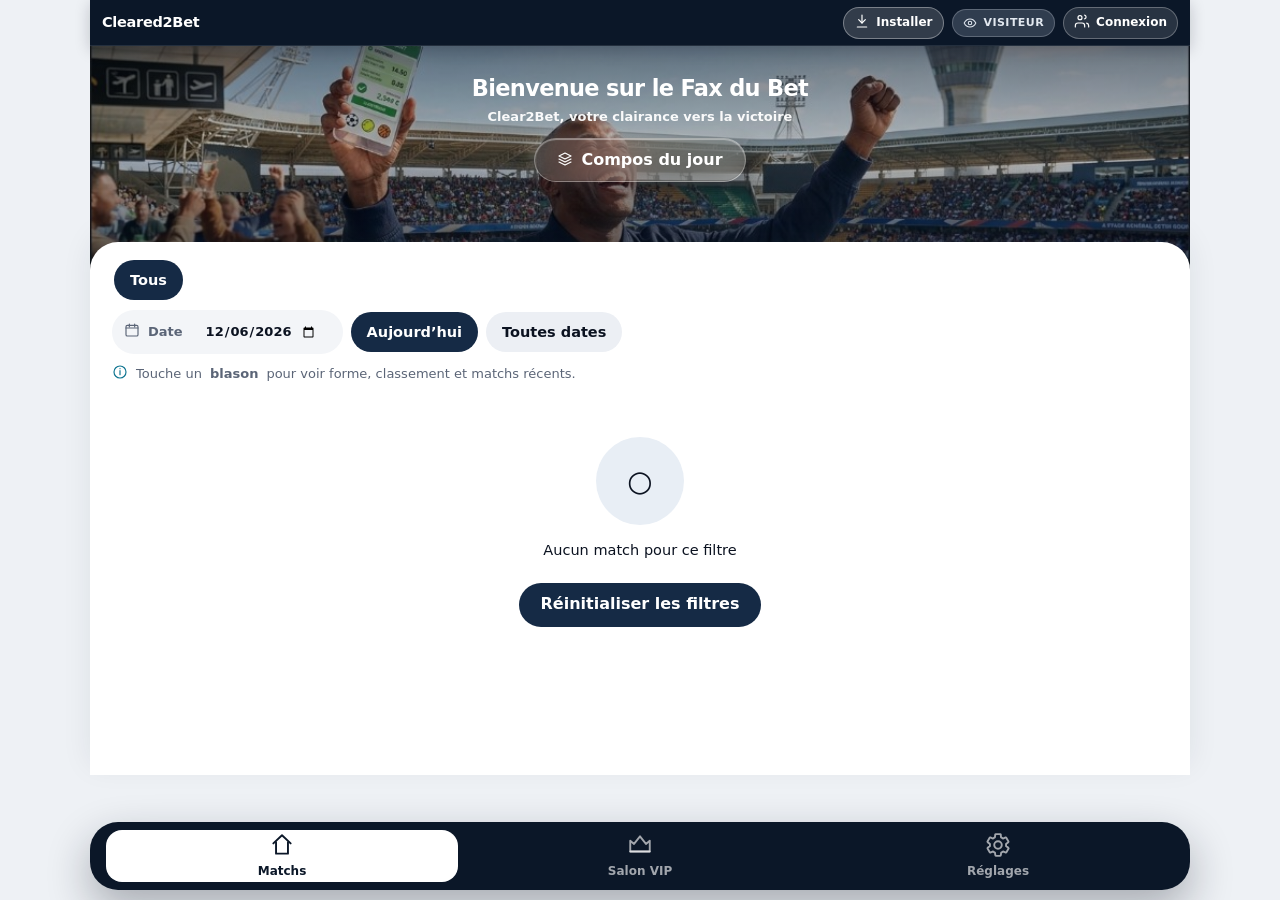
==== templates/app.html @ 35f021f4 "Ship microservices stack, VIP chat media, and clearer onboarding docs. Adds moteur/worker Docker ser" ====
<!DOCTYPE html>
<html lang="fr">
<head>
  <meta charset="utf-8">
  <meta name="viewport" content="width=device-width, initial-scale=1, viewport-fit=cover">
  <meta name="theme-color" content="#0b1728">
  <meta name="color-scheme" content="light">
  <meta name="description" content="You Are Cleared to Bet. Chances réelles, cote juste.">
  <title>Cleared2Bet</title>
  <link rel="manifest" href="/manifest.webmanifest">
  <link rel="apple-touch-icon" href="/static/icons/icon-192.png">
  <link rel="stylesheet" href="/static/css/app.css?v=62">
</head>
<body
  x-data="c2b()"
  x-init="init()"
  data-moteur="{{ version_moteur }}"
>
  <a class="skip" href="#contenu">Aller au contenu</a>

  <nav class="topnav" :class="tabHidden ? 'topnav-hide' : ''" aria-label="Compte">
    <button type="button" class="topnav-brand" @click="allerAccueil()">Cleared2Bet</button>
    <div class="topnav-right">
      <button type="button" class="topnav-install" x-show="!installePWA" x-cloak
        @click="installerPWA()" title="Installer l’application">
        <span x-html="icon('download','icon icon-sm')"></span>
        <span class="topnav-install-label">Installer</span>
      </button>
      <span class="badge-cat" :class="'cat-' + categorie" :title="libCategorie">
        <span class="badge-cat-ico" x-html="iconCategorie()"></span>
        <span x-text="libCategorie"></span>
      </span>
      <button type="button" class="topnav-account" x-show="!authentifie" x-cloak
        @click="ouvrirAuth('Connecte-toi pour accéder à ton compte Membre.')">
        <span x-html="icon('users','icon icon-sm')"></span>
        Connexion
      </button>
      <button type="button" class="topnav-account on" x-show="authentifie" x-cloak
        @click="go('/reglages')" :title="username">
        <span x-html="icon('users','icon icon-sm')"></span>
        <span x-text="username || 'Compte'"></span>
      </button>
    </div>
  </nav>

  <div class="banners">
    <div class="banner" x-show="cacheBanner" x-cloak role="status">
      Données du <span x-text="cacheLabel"></span>
    </div>
    <div class="banner banner-update" x-show="swWaiting" x-cloak>
      Nouvelle version prête.
      <button type="button" class="btn-text" @click="appliquerMaj()">Mettre à jour</button>
    </div>
    <div class="banner" x-show="voteErr && !sheetAuth" x-cloak role="status">
      <span x-text="voteErr"></span>
    </div>
  </div>

  <header class="page-hero" :class="page === 'matchs' ? 'page-hero-photo' : 'page-hero-accent'">
    <div class="hero-bar" x-show="page === 'fiche'" x-cloak>
      <button type="button" class="btn-back" aria-label="Retour" @click="retourListe()">‹</button>
    </div>

    <template x-if="page === 'matchs'">
      <div class="hero-copy">
        <h1 class="slogan">Bienvenue sur le Fax du Bet</h1>
        <p class="slogan-sub">Clear2Bet, votre clairance vers la victoire</p>
        <div class="hero-actions">
          <button type="button" class="btn btn-hero btn-hero-glass" @click="ouvrirCompos()">
            <span x-html="icon('layers','icon icon-sm')"></span>
            Compos du jour
          </button>
        </div>
      </div>
    </template>

    <template x-if="page !== 'matchs'">
      <div class="hero-copy">
        <p class="kicker" x-text="kickerPage"></p>
        <h1 class="page-title" x-text="titrePage"></h1>
      </div>
    </template>
  </header>

  <main id="contenu" class="sheet">
    <template x-if="page === 'matchs'">
      <div class="ecran" :class="navDir === 'back' ? 'ecran-back' : ''"
        @touchstart="ptrStart($event)" @touchend="ptrEnd($event)">
        <div class="puces" role="tablist" aria-label="Compétitions">
          <button type="button" role="tab"
            :aria-selected="filtre === ''"
            :class="filtre === '' ? 'puce on' : 'puce'"
            @click="setFiltre('')">Tous</button>
          <template x-for="c in competitions" :key="c.code">
            <button type="button" role="tab" class="puce-comp"
              :aria-selected="filtre === c.code"
              :class="filtre === c.code ? 'puce on' : 'puce'"
              :aria-label="c.nom"
              :title="c.nom"
              @click="setFiltre(c.code)">
              <span class="flag-wrap" x-html="drapeauComp(c)"></span>
              <span x-text="c.code"></span>
            </button>
          </template>
        </div>

        <div class="filtre-date-bar">
          <label class="filtre-date">
            <span x-html="icon('calendar','icon icon-sm')"></span>
            <span>Date</span>
            <input type="date" :value="filtreDate" @change="setFiltreDate($event.target.value)">
          </label>
          <button type="button" class="puce" :class="filtreDate === dateAujourdhui() ? 'on' : ''"
            @click="setFiltreDate(dateAujourdhui())">Aujourd’hui</button>
          <button type="button" class="puce" x-show="filtreDate" x-cloak
            @click="setFiltreDate('')">Toutes dates</button>
        </div>
        <p class="hint hint-logos">
          <span x-html="icon('info','icon icon-sm')"></span>
          Touche un <strong>blason</strong> pour voir forme, classement et matchs récents.
        </p>

        <div class="loader-wrap" x-show="chargement" x-cloak>
          <div class="spinner" role="status" aria-label="Chargement"></div>
          <p>Chargement des matchs…</p>
        </div>

        <template x-if="!chargement && !groupes.length">
          <div class="vide">
            <div class="vide-illu" aria-hidden="true">○</div>
            <p>Aucun match pour ce filtre</p>
            <button type="button" class="btn" @click="setFiltre(''); setFiltreDate('')">Réinitialiser les filtres</button>
          </div>
        </template>

        <template x-for="g in groupes" :key="g.cle">
          <section class="jour">
            <h2 class="jour-tete" x-text="g.label"></h2>
            <template x-for="m in g.matchs" :key="filtre + '-' + m.id">
              <article class="carte-match"
                @click="ouvrirApercuFromCard(m.id, $event)">
                <div class="carte-haut">
                  <div class="avatars">
                    <button type="button" class="crest-btn" @click.stop="ouvrirClub(m.domicile, $event)"
                      :aria-label="'Forme et classement de ' + m.domicile.nom_court"
                      title="Voir forme & classement">
                      <img class="club-logo" :src="logoUrl(m.domicile)" alt="" @error="onLogoError($event)">
                      <span class="crest-wrap crest-fallback" x-html="crestSvg(m.domicile, 32)" style="display:none"></span>
                    </button>
                    <span class="avatars-sep" aria-hidden="true"></span>
                    <button type="button" class="crest-btn" @click.stop="ouvrirClub(m.exterieur, $event)"
                      :aria-label="'Forme et classement de ' + m.exterieur.nom_court"
                      title="Voir forme & classement">
                      <img class="club-logo" :src="logoUrl(m.exterieur)" alt="" @error="onLogoError($event)">
                      <span class="crest-wrap crest-fallback" x-html="crestSvg(m.exterieur, 32)" style="display:none"></span>
                    </button>
                  </div>
                  <div class="carte-titres">
                    <strong>
                      <span x-text="m.domicile.nom_court"></span>
                      <span class="sep"> – </span>
                      <span x-text="m.exterieur.nom_court"></span>
                    </strong>
                    <p class="carte-comp" x-text="m.competition.nom"></p>
                  </div>
                </div>
                <div class="tags">
                  <span class="tag"><span x-html="icon('trophy','icon icon-sm')"></span><span x-text="m.competition.code"></span></span>
                  <span class="tag"><span x-html="icon('calendar','icon icon-sm')"></span><span x-text="jourCourt(m.coup_denvoi)"></span></span>
                  <span class="tag"><span x-html="icon('clock','icon icon-sm')"></span><span x-text="heure(m.coup_denvoi)"></span></span>
                  <span class="tag" x-show="m.score" x-text="m.score"></span>
                </div>
                <template x-if="prudente(m)">
                  <div class="carte-reco">
                    <div class="pct-stack">
                      <div class="pct-row">
                        <span class="pred-titre">
                          <span class="pred-mark" aria-hidden="true" x-html="icon('crosshair','icon icon-sm')"></span>
                          <span x-text="prudente(m).libelle"></span>
                        </span>
                        <strong class="pct-pred" :class="toneProb(prudente(m).probabilite)"
                          x-text="fmtPct(prudente(m).probabilite)"></strong>
                      </div>
                      <div class="pct-row consensus">
                        <span>Consensus</span>
                        <strong class="pct-cons" :class="toneConsensus(prudente(m))"
                          x-text="fmtConsensus(prudente(m))"></strong>
                      </div>
                    </div>
                  </div>
                </template>
                <div class="carte-pied no-apercu">
                  <div class="carte-pied-left">
                    <template x-if="prudente(m) && peutVoter">
                      <div class="vote-row compact">
                        <button type="button" class="btn-vote like"
                          :class="prudente(m).mon_vote === 'like' ? 'on' : ''"
                          @click.stop="voterOption(m.id, prudente(m).id, 'like', $event)"
                          aria-label="D’accord">
                          <span x-html="icon('thumbs-up')"></span>
                        </button>
                        <button type="button" class="btn-vote dislike"
                          :class="prudente(m).mon_vote === 'dislike' ? 'on' : ''"
                          @click.stop="voterOption(m.id, prudente(m).id, 'dislike', $event)"
                          aria-label="Pas d’accord">
                          <span x-html="icon('thumbs-down')"></span>
                        </button>
                      </div>
                    </template>
                    <button type="button" class="btn-vote-lock" x-show="prudente(m) && !peutVoter" x-cloak
                      @click.stop="ouvrirAuth('Crée un compte Membre pour liker / disliker.')">
                      <span x-html="icon('users','icon icon-sm')"></span> Voter
                    </button>
                  </div>
                  <button type="button" class="btn-voir" @click.stop="ouvrirMatch(m.id)">
                    Détails <span x-html="icon('arrow')"></span>
                  </button>
                </div>
              </article>
            </template>
          </section>
        </template>
      </div>
    </template>

    <template x-if="page === 'fiche'">
      <article class="ecran fiche" :class="navDir === 'back' ? 'ecran-back' : ''">
        <div class="loader-wrap" x-show="chargement && !fiche" x-cloak>
          <div class="spinner" role="status" aria-label="Chargement"></div>
          <p>Chargement du match…</p>
        </div>
        <template x-if="fiche">
          <div>
            <div class="bilan-wrap" x-show="fiche.statut === 'termine' && recoFiche.length" x-cloak>
              <div class="bilan-head">
                <span class="panel-ico" x-html="icon('trophy')"></span>
                <div>
                  <h2>Bilan des recommandations</h2>
                  <p class="hint">Résultat réel face aux paris proposés pour ce match.</p>
                </div>
              </div>
              <div class="bilan-grid">
                <template x-for="o in recoFiche" :key="o.code">
                  <article :class="'bilan-item bilan-' + (o.resultat || 'attente')">
                    <div class="bilan-status">
                      <span class="bilan-pill" x-html="iconResultat(o.resultat)"></span>
                      <small x-text="motResultat(o.resultat)"></small>
                    </div>
                    <div class="bilan-body">
                      <span class="bilan-niv" x-text="libNiveau(o.niveau)"></span>
                      <strong x-text="o.libelle"></strong>
                      <div class="bilan-meta">
                        <span :class="'pct-pred ' + toneProb(o.probabilite)" x-text="fmtPct(o.probabilite)"></span>
                        <span class="opt-cons" x-show="o.pct_likes != null"
                          x-text="'Consensus ' + fmtConsensus(o)"></span>
                      </div>
                    </div>
                  </article>
                </template>
              </div>
            </div>

            <header class="fiche-panel">
              <div class="badges-row">
                <span class="badge soft" x-text="fiche.competition.code"></span>
                <span class="badge soft" x-text="fiche.statut === 'termine' ? 'Terminé' : 'À venir'"></span>
              </div>
              <div class="fiche-vs">
                <button type="button" class="crest-btn lg" @click="ouvrirClub(fiche.domicile, $event)"
                  :aria-label="'Forme et classement de ' + fiche.domicile.nom_court"
                  title="Voir forme & classement">
                  <span class="crest-media">
                    <img class="club-logo lg" :src="logoUrl(fiche.domicile)" alt="" @error="onLogoError($event)">
                    <span class="crest-wrap lg crest-fallback" x-html="crestSvg(fiche.domicile, 64)" style="display:none"></span>
                    <span class="crest-badge" aria-hidden="true" x-html="icon('info','icon icon-sm')"></span>
                  </span>
                  <small x-text="fiche.domicile.nom_court"></small>
                </button>
                <span class="vs">VS</span>
                <button type="button" class="crest-btn lg" @click="ouvrirClub(fiche.exterieur, $event)"
                  :aria-label="'Forme et classement de ' + fiche.exterieur.nom_court"
                  title="Voir forme & classement">
                  <span class="crest-media">
                    <img class="club-logo lg" :src="logoUrl(fiche.exterieur)" alt="" @error="onLogoError($event)">
                    <span class="crest-wrap lg crest-fallback" x-html="crestSvg(fiche.exterieur, 64)" style="display:none"></span>
                    <span class="crest-badge" aria-hidden="true" x-html="icon('info','icon icon-sm')"></span>
                  </span>
                  <small x-text="fiche.exterieur.nom_court"></small>
                </button>
              </div>
              <h2>
                <span x-text="fiche.domicile.nom"></span>
                <span class="sep"> – </span>
                <span x-text="fiche.exterieur.nom"></span>
              </h2>
              <p class="comp" x-text="fiche.competition.nom"></p>
              <div class="info-grid info-grid-4">
                <div>
                  <small>Jour</small>
                  <b x-text="jourCourt(fiche.coup_denvoi)"></b>
                </div>
                <div>
                  <small>Heure</small>
                  <b x-text="heure(fiche.coup_denvoi)"></b>
                </div>
                <div>
                  <small>Score</small>
                  <b x-text="fiche.score || '—'"></b>
                </div>
                <div>
                  <small>Journée</small>
                  <b x-text="fiche.journee || '—'"></b>
                </div>
              </div>
            </header>

            <template x-if="fiche.analyse">
              <div class="stats-table">
                <div class="stats-row head">
                  <span>Indicateur</span>
                  <span>Valeur</span>
                </div>
                <div class="stats-row">
                  <span>Profil</span>
                  <strong x-text="libProfil(fiche.analyse.profil)"></strong>
                </div>
                <div class="stats-row">
                  <span>Score probable</span>
                  <strong x-text="fiche.analyse.score_probable"></strong>
                </div>
                <div class="stats-row">
                  <span x-text="'Buts attendus · ' + fiche.domicile.nom_court"></span>
                  <strong x-text="fiche.analyse.buts_dom_attendus.toFixed(2)"></strong>
                </div>
                <div class="stats-row">
                  <span x-text="'Buts attendus · ' + fiche.exterieur.nom_court"></span>
                  <strong x-text="fiche.analyse.buts_ext_attendus.toFixed(2)"></strong>
                </div>
                <div class="stats-row">
                  <span>1X2 (prob.)</span>
                  <strong x-text="fmtPct(fiche.analyse.p1) + ' / ' + fmtPct(fiche.analyse.pn) + ' / ' + fmtPct(fiche.analyse.p2)"></strong>
                </div>
              </div>
            </template>
            <p x-show="fiche.analyse && fiche.analyse.douteuse" class="doute">Ajustement douteux (résidu élevé) — à lire avec prudence.</p>

            <h2 class="sec-titre">Recommandations</h2>
            <p class="hint">Touche une carte pour l’explication. Vote pour comparer le consensus à la prédiction.</p>
            <template x-for="(o, i) in recoFiche" :key="o.code">
              <section :class="'opt opt-' + o.niveau + (optOuverte === o.id ? ' open' : '')"
                :style="'animation-delay:' + (i * 0.08) + 's'"
                role="button" tabindex="0"
                @click="toggleOpt(o.id)"
                @keydown.enter.prevent="toggleOpt(o.id)">
                <div class="opt-top">
                  <p class="opt-niv" x-text="libNiveau(o.niveau)"></p>
                  <div class="opt-top-right">
                    <div class="pct-stack right">
                      <span class="opt-pct" :class="toneProb(o.probabilite)" x-text="fmtPct(o.probabilite)"></span>
                      <span class="opt-cons" :class="toneConsensus(o)" x-text="'Consensus ' + fmtConsensus(o)"></span>
                    </div>
                    <span class="opt-chevron" :class="optOuverte === o.id ? 'rot' : ''" x-html="icon('chevron')"></span>
                  </div>
                </div>
                <h3 x-text="o.libelle"></h3>
                <div class="jauge-block">
                  <div class="jauge-legend">
                    <span><i class="dot pred" :class="toneProb(o.probabilite)"></i> Prédiction Cleared2Bet</span>
                    <strong :class="toneProb(o.probabilite)" x-text="fmtPct(o.probabilite)"></strong>
                  </div>
                  <div class="jauge" :class="toneProb(o.probabilite)" aria-hidden="true">
                    <i :style="'width:' + sur100(o.probabilite) + '%'"></i>
                  </div>
                </div>
                <div class="jauge-block jauge-block-cons" x-show="o.pct_likes != null" x-cloak>
                  <div class="jauge-legend">
                    <span><i class="dot cons"></i> Consensus votes</span>
                    <strong :class="toneConsensus(o)" x-text="fmtConsensus(o)"></strong>
                  </div>
                  <div class="jauge jauge-cons" aria-hidden="true">
                    <i :style="'width:' + (o.pct_likes || 0) + '%'"></i>
                  </div>
                </div>
                <div class="opt-collapse" :class="optOuverte === o.id ? 'open' : ''">
                  <div class="opt-collapse-inner">
                    <div class="opt-detail" @click.stop>
                      <p x-text="expliquerNiveau(o.niveau)"></p>
                      <div class="stats-table compact">
                        <div class="stats-row"><span>Famille</span><strong x-text="o.famille"></strong></div>
                        <div class="stats-row"><span>Origine</span><strong x-text="o.origine === 'marche' ? 'Cotes marché' : 'Calcul moteur'"></strong></div>
                        <div class="stats-row"><span>Score probable</span><strong x-text="fiche.analyse.score_probable"></strong></div>
                        <div class="stats-row"><span>Profil match</span><strong x-text="libProfil(fiche.analyse.profil)"></strong></div>
                        <div class="stats-row"><span>1X2 (prob.)</span>
                          <strong x-text="fmtPct(fiche.analyse.p1) + ' / ' + fmtPct(fiche.analyse.pn) + ' / ' + fmtPct(fiche.analyse.p2)"></strong>
                        </div>
                        <div class="stats-row"><span>Buts attendus</span>
                          <strong x-text="fiche.analyse.buts_dom_attendus.toFixed(2) + ' – ' + fiche.analyse.buts_ext_attendus.toFixed(2)"></strong>
                        </div>
                        <div class="stats-row"><span>Cote juste</span><strong x-text="fmtCote(o.cote_juste)"></strong></div>
                      </div>
                      <p class="cote-hint">En dessous de <span x-text="fmtCote(o.cote_juste)"></span>, tu paies trop cher.</p>
                      <p class="hcp-note" x-show="o.code.startsWith('HCP_')">
                        Handicap européen : perdre d’exactement un but gagne. Ce n’est pas un handicap asiatique.
                      </p>
                      <div class="vote-row" x-show="peutVoter">
                        <button type="button" class="btn-vote like" :class="o.mon_vote === 'like' ? 'on' : ''"
                          @click.stop="voterOption(fiche.id, o.id, 'like', $event)">
                          <span x-html="icon('thumbs-up')"></span> D’accord
                        </button>
                        <button type="button" class="btn-vote dislike" :class="o.mon_vote === 'dislike' ? 'on' : ''"
                          @click.stop="voterOption(fiche.id, o.id, 'dislike', $event)">
                          <span x-html="icon('thumbs-down')"></span> Pas d’accord
                        </button>
                      </div>
                      <button type="button" class="btn-vote-lock" x-show="!peutVoter" x-cloak
                        @click="ouvrirAuth('Crée un compte Membre pour voter sur les tips.')">
                        <span x-html="icon('users','icon icon-sm')"></span> Connexion pour voter
                      </button>
                      <p class="ko" x-show="voteErr" x-text="voteErr" x-cloak></p>
                    </div>
                  </div>
                </div>
              </section>
            </template>

            <aside class="filet-card" x-show="filetFiche" x-cloak>
              <div class="filet-ico" x-html="icon('shield','icon icon-md')"></div>
              <div class="filet-body">
                <p class="filet-label">Filet de sécurité</p>
                <strong x-text="filetFiche && filetFiche.libelle"></strong>
                <p class="filet-hint">Plan B si ta mise principale flanche — à garder en tête.</p>
              </div>
              <div class="filet-pct">
                <b x-text="filetFiche && fmtPct(filetFiche.probabilite)"></b>
                <span>estimé</span>
              </div>
            </aside>

            <section class="panel-card">
              <button type="button" class="panel-head" @click="panelChances = !panelChances"
                :aria-expanded="panelChances">
                <span class="panel-ico" x-html="icon('layers')"></span>
                <span class="panel-titles">
                  <strong>Toutes les chances</strong>
                  <small>Marchés détaillés du moteur</small>
                </span>
                <span class="opt-chevron" :class="panelChances ? 'rot' : ''" x-html="icon('chevron')"></span>
              </button>
              <div class="opt-collapse" :class="panelChances ? 'open' : ''">
                <div class="opt-collapse-inner">
                  <div class="panel-body">
                    <template x-for="sec in sectionsChances" :key="sec.titre">
                      <div class="chance-sec" x-show="sec.items.length">
                        <h4 x-text="sec.titre"></h4>
                        <ul class="chance-list">
                          <template x-for="o in sec.items" :key="o.code">
                            <li>
                              <div class="chance-row">
                                <span class="chance-lib" x-text="o.libelle"></span>
                                <strong x-text="fmtPct(o.probabilite)"></strong>
                              </div>
                              <div class="jauge" :class="toneProb(o.probabilite)" aria-hidden="true">
                                <i :style="'width:' + sur100(o.probabilite) + '%'"></i>
                              </div>
                              <span class="chance-warn" x-show="peuFiable(o.famille)">Indicatif · famille peu fiable</span>
                            </li>
                          </template>
                        </ul>
                      </div>
                    </template>
                  </div>
                </div>
              </div>
            </section>

            <section class="panel-card" x-show="fiche.contexte" x-cloak>
              <button type="button" class="panel-head" @click="panelContexte = !panelContexte"
                :aria-expanded="panelContexte">
                <span class="panel-ico" x-html="icon('info')"></span>
                <span class="panel-titles">
                  <strong>Contexte</strong>
                  <small>Forme, absents, tendances</small>
                </span>
                <span class="opt-chevron" :class="panelContexte ? 'rot' : ''" x-html="icon('chevron')"></span>
              </button>
              <div class="opt-collapse" :class="panelContexte ? 'open' : ''">
                <div class="opt-collapse-inner">
                  <template x-if="fiche.contexte">
                    <div class="panel-body">
                      <div class="ctx-grid">
                        <article class="ctx-tile">
                          <small>Forme domicile</small>
                          <p x-text="fiche.contexte.forme_dom || '—'"></p>
                        </article>
                        <article class="ctx-tile">
                          <small>Forme extérieur</small>
                          <p x-text="fiche.contexte.forme_ext || '—'"></p>
                        </article>
                        <article class="ctx-tile">
                          <small>Absents domicile</small>
                          <p x-text="fiche.contexte.absents_dom || '—'"></p>
                        </article>
                        <article class="ctx-tile">
                          <small>Absents extérieur</small>
                          <p x-text="fiche.contexte.absents_ext || '—'"></p>
                        </article>
                        <article class="ctx-tile wide">
                          <small>Tendance buts</small>
                          <p x-text="fiche.contexte.tendance_buts || '—'"></p>
                        </article>
                        <article class="ctx-tile wide">
                          <small>À savoir</small>
                          <p x-text="fiche.contexte.a_savoir || '—'"></p>
                        </article>
                        <article class="ctx-tile wide">
                          <small>Confrontations</small>
                          <p x-text="fiche.contexte.confrontations || '—'"></p>
                        </article>
                      </div>
                    </div>
                  </template>
                </div>
              </div>
            </section>

            <section class="bloc-card prop-card">
              <div class="prop-card-head">
                <span class="panel-ico" x-html="icon('users')"></span>
                <div>
                  <h2>Propositions de paris</h2>
                  <p class="hint">Chaque inscrit choisit un scénario. Les % ci-dessous = part des votes.</p>
                </div>
              </div>

              <div class="prop-consensus" x-show="propConsensus && propConsensus.total > 0" x-cloak>
                <p class="prop-consensus-label">
                  Votes communauté
                  <span x-text="'(' + ((propConsensus && propConsensus.total) || 0) + ')'"></span>
                </p>
                <ul class="prop-consensus-list">
                  <template x-for="c in (propConsensus && propConsensus.par_option) || []" :key="'pc-' + c.type">
                    <li>
                      <div class="prop-consensus-row">
                        <span x-text="c.libelle"></span>
                        <strong x-text="c.pct + ' %'"></strong>
                      </div>
                      <div class="prop-consensus-bar" aria-hidden="true">
                        <i :style="'width:' + (c.pct || 0) + '%'"></i>
                      </div>
                      <p class="prop-consensus-meta">
                        <span x-text="c.n + (c.n > 1 ? ' votes' : ' vote')"></span>
                        · conf. moy. <span x-text="c.confiance_moy + ' %'"></span>
                      </p>
                    </li>
                  </template>
                </ul>
              </div>

              <ul class="prop-list">
                <template x-for="p in propositions" :key="p.id">
                  <li class="prop-item">
                    <div class="prop-haut">
                      <strong x-text="p.libelle"></strong>
                      <div class="pct-stack right">
                        <span class="badge soft" x-text="p.confiance + ' %'"></span>
                        <span class="opt-cons" x-text="'Accord ' + (p.pct_likes != null ? p.pct_likes + ' %' : '—')"></span>
                      </div>
                    </div>
                    <p class="prop-meta">
                      par <span x-text="p.auteur"></span>
                      · <span x-text="p.likes"></span> <span x-html="icon('thumbs-up','icon icon-sm')"></span>
                      · <span x-text="p.dislikes"></span> <span x-html="icon('thumbs-down','icon icon-sm')"></span>
                    </p>
                    <div class="vote-row">
                      <button type="button" class="btn-vote like" :class="p.mon_vote === 'like' ? 'on' : ''"
                        @click="voter(p.id, 'like')">
                        <span x-html="icon('thumbs-up')"></span> Pour
                      </button>
                      <button type="button" class="btn-vote dislike" :class="p.mon_vote === 'dislike' ? 'on' : ''"
                        @click="voter(p.id, 'dislike')">
                        <span x-html="icon('thumbs-down')"></span> Contre
                      </button>
                    </div>
                    <div class="vote-bar" x-show="(p.likes + p.dislikes) > 0" aria-hidden="true">
                      <i :style="'width:' + (p.pct_likes || 0) + '%'"></i>
                    </div>
                  </li>
                </template>
              </ul>
              <p class="vide vide-sm" x-show="!propositions.length">Aucune proposition pour l’instant — sois le premier.</p>
              <form class="prop-compose" @submit.prevent="proposerParis()">
                <p class="prop-compose-label">Publier ton scénario (1 par match)</p>
                <div class="prop-types">
                  <template x-for="t in TYPES_PROPOSITION" :key="t.code">
                    <button type="button"
                      :class="propType === t.code ? 'prop-type on' : 'prop-type'"
                      @click="propType = t.code"
                      x-text="t.label"></button>
                  </template>
                </div>
                <label class="prop-range">Confiance <strong x-text="propConfiance + ' %'"></strong>
                  <input type="range" min="1" max="99" x-model.number="propConfiance">
                </label>
                <button type="submit" class="btn btn-block">Publier</button>
                <p class="ko" x-show="propErr" x-text="propErr" x-cloak></p>
              </form>
            </section>
          </div>
        </template>
      </article>
    </template>

    <template x-if="page === 'salon'">
      <div class="ecran salon" :class="peutVip ? 'salon-vip' : 'salon-locked'">
        <header class="salon-head">
          <div>
            <h1 class="salon-title">
              <span class="salon-crown" x-html="icon('crown','icon icon-sm')"></span>
              Salon VIP
            </h1>
            <p class="salon-sub">Réservé VIP · messages effacés après 24 h</p>
          </div>
          <div class="salon-head-right" x-show="peutVip" x-cloak>
            <span class="salon-online" :title="'VIP actuellement dans le salon'">
              <span x-html="icon('users','icon icon-sm')"></span>
              <strong x-text="chatEnLigne || 1"></strong>
              <span x-text="(chatEnLigne || 1) > 1 ? 'en ligne' : 'en ligne'"></span>
            </span>
            <span class="salon-live">
              <i aria-hidden="true"></i> en direct
            </span>
          </div>
        </header>

        <template x-if="!peutVip">
          <div class="salon-gate">
            <span class="salon-gate-ico" x-html="icon('crown','icon icon-lg')"></span>
            <h2>Salon VIP</h2>
            <p>Ici, c’est le vestiaire des VIP : discussions, avis, ambiance match.
              Passe VIP pour entrer.</p>
            <button type="button" class="btn btn-vip" @click="ouvrirVipGate('salon')">
              <span x-html="icon('crown','icon icon-sm')"></span>
              Devenir VIP
            </button>
          </div>
        </template>

        <template x-if="peutVip">
          <div class="salon-shell">
            <div class="salon-feed" x-ref="salonFeed" @scroll.passive="onSalonScroll()">
              <div class="salon-empty" x-show="!chatChargement && !chatMessages.length" x-cloak>
                <p>Encore calme ici… Lance le premier message, allez.</p>
              </div>
              <div class="loader-wrap salon-loader" x-show="chatChargement && !chatMessages.length" x-cloak>
                <div class="spinner" role="status" aria-label="Chargement"></div>
              </div>
              <template x-for="(msg, idx) in chatMessages" :key="'m-' + msg.id">
                <div class="chat-row"
                  :class="{
                    'is-me': msg.est_moi,
                    'show-meta': chatShowMeta(msg, idx),
                  }">
                  <div class="chat-avatar" aria-hidden="true"
                    x-show="!msg.est_moi && chatShowMeta(msg, idx)"
                    x-text="msg.initiale || '?'"></div>
                  <div class="chat-bubble-wrap">
                    <p class="chat-author" x-show="!msg.est_moi && chatShowMeta(msg, idx)"
                      x-text="msg.auteur"></p>
                    <div class="chat-bubble" :class="{'has-image': !!msg.image_url}">
                      <a x-show="msg.image_url" x-cloak class="chat-img-link"
                        :href="msg.image_url" target="_blank" rel="noopener">
                        <img class="chat-img" :src="msg.image_url" alt="Image envoyée" loading="lazy">
                      </a>
                      <p x-show="msg.texte" x-text="msg.texte"></p>
                    </div>
                    <time class="chat-time" x-text="fmtChatHeure(msg.created_at)"></time>
                  </div>
                </div>
              </template>
            </div>

            <div class="salon-preview" x-show="chatImagePreview" x-cloak>
              <img :src="chatImagePreview" alt="Aperçu">
              <button type="button" class="salon-preview-x" @click="clearChatImage()" aria-label="Retirer l’image">
                <span x-html="icon('x','icon icon-sm')"></span>
              </button>
            </div>
            <form class="salon-compose" @submit.prevent="envoyerChat()">
              <input type="file" accept="image/jpeg,image/png,image/webp,image/gif"
                class="salon-file" x-ref="salonImageInput" @change="onChatImagePick($event)">
              <button type="button" class="btn salon-attach"
                :disabled="chatBusy"
                @click="$refs.salonImageInput && $refs.salonImageInput.click()"
                aria-label="Joindre une image">
                <span x-html="icon('image','icon icon-sm')"></span>
              </button>
              <input type="text" maxlength="400" autocomplete="off"
                placeholder="Écrire un message…"
                x-model="chatDraft"
                :disabled="chatBusy"
                @keydown.enter.prevent="envoyerChat()">
              <button type="submit" class="btn salon-send"
                :disabled="chatBusy || (!(chatDraft || '').trim() && !chatImage)"
                aria-label="Envoyer">
                <span x-html="icon('send','icon icon-sm')"></span>
              </button>
            </form>
            <p class="salon-hint" x-show="chatErr" x-cloak x-text="chatErr"></p>
          </div>
        </template>
      </div>
    </template>

    <template x-if="page === 'reglages'">
      <div class="ecran reglages">
        <p class="lead">Compte, compétitions et cache — tout reste sur cet appareil.</p>

        <section class="bloc-card">
          <h2>Compte</h2>
          <template x-if="authentifie">
            <div>
              <p>
                Connecté en tant que <strong x-text="username"></strong>
                · <span class="badge-cat" :class="'cat-' + categorie">
                  <span class="badge-cat-ico" x-html="iconCategorie()"></span>
                  <span x-text="libCategorie"></span>
                </span>
              </p>
              <p class="hint" x-show="categorie === 'membre'" x-cloak>
                Accès Membre : matchs, compos du jour, likes / dislikes.
                Justifications + Salon VIP = badge VIP.
              </p>
              <p class="hint" x-show="categorie === 'vip'" x-cloak>
                Statut VIP : justifications complètes + Salon VIP.
              </p>
              <button type="button" class="btn btn-vip" x-show="categorie === 'membre'" x-cloak
                @click="ouvrirVipGate('reglages')">
                <span x-html="icon('crown','icon icon-sm')"></span>
                Demander le VIP
              </button>
              <button type="button" class="btn btn-ghost" @click="authLogout()">Se déconnecter</button>
            </div>
          </template>
          <template x-if="!authentifie">
            <div>
              <p class="hint">
                Tu es <span class="badge-cat cat-visiteur">
                  <span class="badge-cat-ico" x-html="iconCategorie('visiteur')"></span>
                  <span>Visiteur</span>
                </span> :
                consultation limitée. Crée un compte pour devenir Membre.
              </p>
            <form class="auth-form" @submit.prevent="authSubmit()">
              <div class="puces auth-puces">
                <button type="button" :class="authMode === 'login' ? 'puce on' : 'puce'"
                  @click="authMode = 'login'; authErr = ''">Connexion</button>
                <button type="button" :class="authMode === 'register' ? 'puce on' : 'puce'"
                  @click="authMode = 'register'; authErr = ''">Inscription</button>
              </div>
              <label class="auth-field">
                <span class="auth-field-label">Pseudo</span>
                <span class="auth-field-control">
                  <span class="auth-field-ico" x-html="icon('user','icon icon-sm')"></span>
                  <input type="text" autocomplete="username" name="username"
                    minlength="3" maxlength="150" x-model="authUser" required
                    placeholder="Ton pseudo">
                </span>
              </label>
              <label class="auth-field">
                <span class="auth-field-label">Mot de passe</span>
                <span class="auth-field-control">
                  <span class="auth-field-ico" x-html="icon('lock','icon icon-sm')"></span>
                  <input :type="authShowPass ? 'text' : 'password'"
                    :autocomplete="authMode === 'register' ? 'new-password' : 'current-password'"
                    name="password" minlength="8" x-model="authPass" required
                    placeholder="••••••••">
                  <button type="button" class="auth-eye" @click="authShowPass = !authShowPass"
                    :aria-label="authShowPass ? 'Masquer le mot de passe' : 'Afficher le mot de passe'">
                    <span x-html="icon(authShowPass ? 'eye-off' : 'eye','icon icon-sm')"></span>
                  </button>
                </span>
              </label>
              <p class="hint" x-show="authMode === 'register'">
                Au moins 8 caractères, évite les mots de passe trop simples.
              </p>
              <button type="submit" class="btn btn-block" :disabled="authBusy"
                x-text="authBusy ? 'Patiente…' : (authMode === 'register' ? 'Créer mon compte' : 'Se connecter')"></button>
              <p class="ko" x-show="authErr" x-text="authErr" x-cloak></p>
            </form>
            </div>
          </template>
        </section>

        <section class="bloc-card">
          <h2>Compétitions suivies</h2>
          <p class="hint">Désactive un interrupteur pour retirer la ligue des puces d’accueil.</p>
          <ul class="checks">
            <template x-for="c in competitionsAll" :key="c.code">
              <li>
                <button type="button" class="switch-row" :aria-pressed="!masquees.includes(c.code)"
                  @click="toggleComp(c.code)">
                  <span class="switch-comp">
                    <span class="flag-wrap" x-html="drapeauComp(c)"></span>
                    <span>
                      <strong x-text="c.nom"></strong>
                      <small x-text="c.code"></small>
                    </span>
                  </span>
                  <span class="switch" :class="!masquees.includes(c.code) ? 'on' : ''" aria-hidden="true"></span>
                </button>
              </li>
            </template>
          </ul>
          <p class="vide vide-sm" x-show="!competitionsAll.length">Aucune compétition importée pour l’instant.</p>
        </section>

        <section class="bloc-card">
          <h2>Application</h2>
          <ul class="info-rows">
            <li>
              <span>Dernier rafraîchissement</span>
              <strong x-text="dernierRafraichissement || '—'"></strong>
            </li>
            <li>
              <span>Version du moteur</span>
              <strong x-text="moteur"></strong>
            </li>
          </ul>
          <button type="button" class="btn btn-block" x-show="!installePWA" x-cloak
            @click="installerPWA()">
            <span x-html="icon('download','icon icon-sm')"></span>
            Installer Cleared2Bet
          </button>
          <p class="hint" x-show="installePWA" x-cloak>Application déjà installée sur cet appareil.</p>
          <p class="hint" x-show="!installePWA && installHint" x-cloak x-text="installHint"></p>
          <button type="button" class="btn btn-ghost" @click="purgerCache()">Purger le cache</button>
          <p class="hint" x-show="cachePurge" x-cloak>Cache vidé. Recharge si besoin.</p>
        </section>
      </div>
    </template>
  </main>

  <div class="sheet-backdrop" :class="(sheetApercu || sheetClub || sheetAuth || sheetCompos || sheetInstall || sheetJustif || sheetVip) ? 'open' : ''"
    @click="fermerSheets()" @keydown.escape.window="fermerSheets()"></div>

  <div class="bottom-sheet sheet-install" :class="sheetInstall ? 'open' : ''"
    role="dialog" aria-modal="true" aria-label="Installer l’application"
    :aria-hidden="!sheetInstall">
    <div class="sheet-handle" aria-hidden="true"></div>
    <div class="sheet-body">
      <h2 class="sheet-title">Installer Cleared2Bet</h2>
      <p class="hint" x-text="installHint"></p>
      <ol class="install-steps">
        <li x-show="installIOS" x-cloak>Touche <strong>Partager</strong> dans Safari.</li>
        <li x-show="installIOS" x-cloak>Choisis <strong>Sur l’écran d’accueil</strong>.</li>
        <li x-show="!installIOS" x-cloak>Ouvre le menu du navigateur (⋮ ou …).</li>
        <li x-show="!installIOS" x-cloak>Choisis <strong>Installer l’application</strong> / <strong>Ajouter à l’écran d’accueil</strong>.</li>
      </ol>
      <button type="button" class="btn btn-block" x-show="peutInstaller" x-cloak
        @click="installerPWA()">Lancer l’installation</button>
      <button type="button" class="btn btn-ghost btn-block" @click="fermerSheets()">Fermer</button>
    </div>
  </div>

  <div class="bottom-sheet sheet-compos"
    :class="(sheetCompos ? 'open ' : '') + (composExpanded ? 'expanded' : '')"
    role="dialog" aria-modal="true" aria-label="Compos du jour"
    :aria-hidden="!sheetCompos">
    <div class="sheet-handle-drag"
      @click="composExpanded = !composExpanded"
      @keydown.enter.prevent="composExpanded = !composExpanded"
      @keydown.space.prevent="composExpanded = !composExpanded"
      @touchstart.passive="composDragStart($event)"
      @touchmove.passive="composDragMove($event)"
      @touchend="composDragEnd()"
      role="button"
      tabindex="0"
      aria-label="Agrandir ou réduire la feuille"
      title="Tirer vers le haut pour agrandir"></div>
    <div class="sheet-body compos-body">
      <div class="compos-toolbar no-print">
        <label class="filtre-date compos-date">
          <input type="date" :value="jourDate" @change="setJourDate($event.target.value)">
        </label>
        <div class="compos-actions">
          <button type="button" class="btn" :disabled="!predictionsJour.length || partageBusy"
            @click="partagerPredictionsJour()">
            <span x-html="icon('share','icon icon-sm')"></span> Partager
          </button>
          <button type="button" class="btn btn-ghost" :disabled="!predictionsJour.length"
            @click="imprimerCompos()">
            <span x-html="icon('download','icon icon-sm')"></span> PDF
          </button>
        </div>
      </div>
      <p class="hint no-print" x-show="partageMsg" x-cloak x-text="partageMsg"></p>
      <div class="loader-wrap no-print" x-show="chargementJour" x-cloak>
        <div class="spinner" role="status" aria-label="Chargement"></div>
        <p>Chargement des compos…</p>
      </div>
      <div class="vide vide-sm no-print" x-show="!chargementJour && !predictionsJour.length" x-cloak>
        <p>Aucun pari proposé pour cette date.</p>
      </div>

      <div id="compos-print" class="compos-print" x-show="!chargementJour && predictionsJour.length">
        <header class="compos-head">
          <div>
            <h2>Compos du jour</h2>
            <p class="hint">Voici notre sélection du jour, tirée de notre moteur de prédiction C2B</p>
          </div>
          <span class="compos-print-date" x-text="fmtJour((jourDate || dateAujourdhui()) + 'T12:00:00')"></span>
        </header>
        <div class="compos-liste">
          <template x-for="bloc in predictionsJour" :key="'compos-' + bloc.id">
            <article class="carte-jour">
              <div class="cj-meta">
                <span class="cj-ligue">
                  <span class="flag-wrap" x-html="drapeauComp(bloc.competition)"></span>
                  <span x-text="bloc.competition.code"></span>
                </span>
                <span class="cj-horaire" x-text="heure(bloc.coup_denvoi)"></span>
              </div>
              <div class="cj-teams">
                <div class="cj-club">
                  <span class="cj-logo">
                    <img class="club-logo" :src="logoUrl(bloc.domicile)" alt=""
                      @error="onLogoError($event)">
                    <span class="crest-wrap crest-fallback"
                      x-html="crestSvg(bloc.domicile, 36)" style="display:none"></span>
                  </span>
                  <strong x-text="bloc.domicile.nom_court"></strong>
                </div>
                <span class="cj-vs" aria-hidden="true">vs</span>
                <div class="cj-club cj-club-ext">
                  <span class="cj-logo">
                    <img class="club-logo" :src="logoUrl(bloc.exterieur)" alt=""
                      @error="onLogoError($event)">
                    <span class="crest-wrap crest-fallback"
                      x-html="crestSvg(bloc.exterieur, 36)" style="display:none"></span>
                  </span>
                  <strong x-text="bloc.exterieur.nom_court"></strong>
                </div>
              </div>
              <div class="compos-opts">
                <button type="button" class="compos-opt pred-prudente"
                  :class="!peutVip ? 'is-locked' : ''"
                  x-show="bloc.prudente" x-cloak
                  @click="ouvrirJustif(bloc, bloc.prudente)"
                  :aria-label="'Justification : ' + (bloc.prudente && bloc.prudente.libelle)">
                  <span class="pred-mark" aria-hidden="true" x-html="icon('crosshair')"></span>
                  <div class="pred-copy">
                    <span class="opt-niv">
                      Prudente
                      <span class="vip-lock-pill" x-show="!peutVip" x-cloak>
                        <span x-html="icon('crown','icon icon-sm')"></span> VIP
                      </span>
                    </span>
                    <span class="pred-lib" x-text="bloc.prudente && bloc.prudente.libelle"></span>
                  </div>
                  <strong class="pred-pct"
                    x-text="bloc.prudente && fmtPct(bloc.prudente.probabilite)"></strong>
                </button>
                <button type="button" class="compos-opt pred-filet"
                  :class="!peutVip ? 'is-locked' : ''"
                  x-show="bloc.filet" x-cloak
                  @click="ouvrirJustif(bloc, bloc.filet)"
                  :aria-label="'Justification : ' + (bloc.filet && bloc.filet.libelle)">
                  <span class="pred-mark" aria-hidden="true" x-html="icon('shield')"></span>
                  <div class="pred-copy">
                    <span class="opt-niv">
                      Filet
                      <span class="vip-lock-pill" x-show="!peutVip" x-cloak>
                        <span x-html="icon('crown','icon icon-sm')"></span> VIP
                      </span>
                    </span>
                    <span class="pred-lib" x-text="bloc.filet && bloc.filet.libelle"></span>
                  </div>
                  <strong class="pred-pct"
                    x-text="bloc.filet && fmtPct(bloc.filet.probabilite)"></strong>
                </button>
              </div>
            </article>
          </template>
        </div>
        <p class="compos-print-foot">You Are Cleared to Bet</p>
      </div>

      <button type="button" class="btn btn-ghost btn-block no-print" @click="fermerSheets()">Fermer</button>
    </div>
  </div>

  <div class="bottom-sheet sheet-justif" :class="(sheetJustif ? 'open ' : '') + ((justif && justif.niveau) ? ('niv-' + justif.niveau) : '')"
    role="dialog" aria-modal="true" aria-label="Justification du tip"
    :aria-hidden="!sheetJustif">
    <div class="sheet-handle" aria-hidden="true"></div>
    <div class="sheet-body justif-body" x-show="justif" x-cloak>
      <header class="justif-hero">
        <div class="justif-hero-top">
          <span class="justif-badge" x-text="justif && libNiveau(justif.niveau)"></span>
          <span class="justif-conf" x-show="justif && justif.probabilite != null" x-cloak
            x-text="justif && fmtPct(justif.probabilite)"></span>
        </div>
        <div class="justif-teams" x-show="justif && justif.matchLabel" x-cloak>
          <span class="justif-crest" x-show="justif && justif.domicile" x-cloak>
            <img class="club-logo" :src="justif && justif.domicile && logoUrl(justif.domicile)" alt=""
              @error="onLogoError($event)">
            <span class="crest-wrap crest-fallback"
              x-html="justif && justif.domicile && crestSvg(justif.domicile, 28)" style="display:none"></span>
          </span>
          <p class="justif-match" x-text="justif && justif.matchLabel"></p>
          <span class="justif-crest" x-show="justif && justif.exterieur" x-cloak>
            <img class="club-logo" :src="justif && justif.exterieur && logoUrl(justif.exterieur)" alt=""
              @error="onLogoError($event)">
            <span class="crest-wrap crest-fallback"
              x-html="justif && justif.exterieur && crestSvg(justif.exterieur, 28)" style="display:none"></span>
          </span>
        </div>
        <h2 class="justif-titre" x-text="justif && (justif.libelle || justif.titre)"></h2>
        <p class="justif-accroche" x-text="justif && justif.accroche"></p>
      </header>
      <div class="justif-args">
        <template x-for="(arg, i) in (justif && justif.arguments) || []" :key="'ja-' + i + '-' + (arg.cle || i)">
          <article class="justif-arg">
            <span class="justif-arg-icon" aria-hidden="true" x-html="icon(arg.icon || 'info')"></span>
            <div class="justif-arg-copy">
              <h3 x-text="arg.titre"></h3>
              <p x-text="arg.texte"></p>
            </div>
          </article>
        </template>
      </div>
      <p class="justif-foot">Faits match + cotes — résumé court pour décider vite.</p>
      <button type="button" class="btn btn-ghost btn-block" @click="fermerJustif()">Fermer</button>
    </div>
  </div>

  <div class="bottom-sheet" :class="sheetApercu ? 'open' : ''"
    role="dialog" aria-modal="true" aria-label="Aperçu du match"
    :aria-hidden="!sheetApercu">
    <div class="sheet-handle" aria-hidden="true"></div>
    <div class="loader-wrap" x-show="apercuChargement" x-cloak>
      <div class="spinner" role="status" aria-label="Chargement"></div>
    </div>
    <template x-if="apercu && !apercuChargement">
      <div class="sheet-body">
        <div class="sheet-match-head">
          <button type="button" class="crest-btn" @click="ouvrirClub(apercu.domicile, $event)"
            :aria-label="'Forme et classement de ' + apercu.domicile.nom_court"
            title="Voir forme & classement">
            <img class="club-logo" :src="logoUrl(apercu.domicile)" alt="" @error="onLogoError($event)">
            <span class="crest-wrap crest-fallback" x-html="crestSvg(apercu.domicile, 40)" style="display:none"></span>
          </button>
          <div>
            <strong x-text="apercu.domicile.nom_court + ' – ' + apercu.exterieur.nom_court"></strong>
            <p x-text="apercu.competition.nom + ' · ' + dateHeure(apercu.coup_denvoi)"></p>
          </div>
          <button type="button" class="crest-btn" @click="ouvrirClub(apercu.exterieur, $event)"
            :aria-label="'Forme et classement de ' + apercu.exterieur.nom_court"
            title="Voir forme & classement">
            <img class="club-logo" :src="logoUrl(apercu.exterieur)" alt="" @error="onLogoError($event)">
            <span class="crest-wrap crest-fallback" x-html="crestSvg(apercu.exterieur, 40)" style="display:none"></span>
          </button>
        </div>
        <template x-if="!optionsApercu(apercu).length">
          <p class="hint">Pas encore d’analyse pour ce match.</p>
        </template>
        <template x-for="o in optionsApercu(apercu)" :key="o.code">
          <div :class="'opt-mini opt-' + o.niveau">
            <div class="opt-top">
              <span class="opt-niv" x-text="libNiveau(o.niveau)"></span>
              <div class="pct-stack right">
                <strong x-text="fmtPct(o.probabilite)"></strong>
                <span class="opt-cons" x-text="'Consensus ' + fmtConsensus(o)"></span>
              </div>
            </div>
            <p x-text="o.libelle"></p>
            <div class="jauge" :class="toneProb(o.probabilite)">
              <i :style="'width:' + sur100(o.probabilite) + '%'"></i>
            </div>
          </div>
        </template>
        <button type="button" class="btn btn-block"
          @click="ouvrirMatch(apercu.id)">Voir tous les détails</button>
        <button type="button" class="btn btn-ghost btn-block" @click="fermerSheets()">Fermer</button>
      </div>
    </template>
  </div>

  <div class="bottom-sheet sheet-club" :class="sheetClub ? 'open' : ''"
    role="dialog" aria-modal="true" aria-label="Fiche club"
    :aria-hidden="!sheetClub">
    <div class="sheet-handle" aria-hidden="true"></div>
    <div class="loader-wrap" x-show="clubChargement" x-cloak>
      <div class="spinner" role="status" aria-label="Chargement"></div>
      <p>Infos club…</p>
    </div>
    <template x-if="clubInfos && !clubChargement">
      <div class="sheet-body">
        <div class="club-head">
          <img class="club-logo xl" :src="logoUrl(clubEq || {id: clubInfos.equipe_id})" alt="">
          <div>
            <h2 x-text="clubInfos.nom"></h2>
            <p x-text="(clubInfos.pays || '') + (clubInfos.position ? ' · #' + clubInfos.position : '')"></p>
          </div>
        </div>
        <div class="forme-row" x-show="clubInfos.forme && clubInfos.forme.length">
          <template x-for="(f, i) in clubInfos.forme" :key="i">
            <span :class="'forme-pill forme-' + f" x-text="f"></span>
          </template>
        </div>
        <template x-if="clubInfos.classement">
          <div class="stats-table">
            <div class="stats-row head"><span>Classement</span><span x-text="clubInfos.classement.competition || ''"></span></div>
            <div class="stats-row"><span>Position</span><strong x-text="'#' + clubInfos.classement.position"></strong></div>
            <div class="stats-row"><span>Points</span><strong x-text="clubInfos.classement.points"></strong></div>
            <div class="stats-row"><span>J / G / N / P</span>
              <strong x-text="(clubInfos.classement.joues||0)+' / '+(clubInfos.classement.gagnes||0)+' / '+(clubInfos.classement.nuls||0)+' / '+(clubInfos.classement.perdus||0)"></strong>
            </div>
            <div class="stats-row"><span>Buts</span>
              <strong x-text="(clubInfos.classement.buts_pour||0)+' : '+(clubInfos.classement.buts_contre||0)"></strong>
            </div>
          </div>
        </template>
        <h3 class="sec-titre">Forme récente</h3>
        <ul class="recents">
          <template x-for="(m, i) in clubInfos.recents" :key="i">
            <li>
              <span :class="'forme-pill forme-' + m.resultat" x-text="m.resultat"></span>
              <span x-text="(m.domicile ? 'vs ' : '@ ') + m.adversaire"></span>
              <strong x-text="m.score"></strong>
            </li>
          </template>
        </ul>
        <p class="vide vide-sm" x-show="!(clubInfos.recents||[]).length">Aucun match récent.</p>
        <button type="button" class="btn btn-ghost btn-block" @click="fermerSheets()">Fermer</button>
      </div>
    </template>
    <p class="hint" x-show="!clubChargement && !clubInfos" x-cloak style="padding:16px">Infos indisponibles pour ce club.</p>
  </div>

  <div class="bottom-sheet sheet-vip" :class="sheetVip ? 'open' : ''"
    role="dialog" aria-modal="true" aria-label="Devenir VIP"
    :aria-hidden="!sheetVip">
    <div class="sheet-handle" aria-hidden="true"></div>
    <div class="sheet-body vip-sheet-body">
      <div class="vip-sheet-hero">
        <span class="vip-sheet-ico" x-html="icon('crown','icon icon-lg')"></span>
        <h2>Passe VIP</h2>
        <p class="vip-tarif" x-text="vipTarifLibelle || 'VIP Cleared2Bet'"></p>
      </div>
      <ul class="vip-perks">
        <li><span x-html="icon('crosshair','icon icon-sm')"></span> Justifications complètes des tips</li>
        <li><span x-html="icon('message','icon icon-sm')"></span> Accès au Salon VIP</li>
        <li><span x-html="icon('badge-check','icon icon-sm')"></span> Statut couronne visible sur ton compte</li>
      </ul>
      <p class="hint vip-hint">
        Envoie ta demande sur WhatsApp. Après paiement, l’admin active ton badge VIP.
      </p>
      <a class="btn btn-block btn-whatsapp"
        x-show="whatsappVipUrl" x-cloak
        :href="whatsappVipUrl" target="_blank" rel="noopener">
        Demander sur WhatsApp
      </a>
      <p class="ko" x-show="!whatsappVipUrl" x-cloak>
        Lien WhatsApp pas encore configuré — reviens un peu plus tard.
      </p>
      <button type="button" class="btn btn-ghost btn-block" @click="fermerVipGate()">Plus tard</button>
    </div>
  </div>

  <div class="bottom-sheet sheet-auth" :class="sheetAuth ? 'open' : ''"
    role="dialog" aria-modal="true" aria-label="Connexion"
    :aria-hidden="!sheetAuth">
    <div class="sheet-handle" aria-hidden="true"></div>
    <div class="sheet-body auth-sheet-body">
      <div class="auth-sheet-head">
        <span class="panel-ico auth-sheet-ico" x-html="icon('users')"></span>
        <div>
          <h2 x-text="authMode === 'register' ? 'Créer un compte' : 'Connexion'"></h2>
          <p class="hint" x-text="authMotif"></p>
        </div>
      </div>
      <div class="puces auth-puces">
        <button type="button" :class="authMode === 'login' ? 'puce on' : 'puce'"
          @click="authMode = 'login'; authErr = ''">Connexion</button>
        <button type="button" :class="authMode === 'register' ? 'puce on' : 'puce'"
          @click="authMode = 'register'; authErr = ''">Inscription</button>
      </div>
      <form class="auth-form auth-sheet-form" @submit.prevent="authSubmit()">
        <label class="auth-field">
          <span class="auth-field-label">Pseudo</span>
          <span class="auth-field-control">
            <span class="auth-field-ico" x-html="icon('user','icon icon-sm')"></span>
            <input type="text" autocomplete="username" name="username"
              minlength="3" maxlength="150" x-model="authUser" required
              placeholder="Ton pseudo">
          </span>
        </label>
        <label class="auth-field">
          <span class="auth-field-label">Mot de passe</span>
          <span class="auth-field-control">
            <span class="auth-field-ico" x-html="icon('lock','icon icon-sm')"></span>
            <input :type="authShowPass ? 'text' : 'password'"
              :autocomplete="authMode === 'register' ? 'new-password' : 'current-password'"
              name="password" minlength="8" x-model="authPass" required
              placeholder="••••••••">
            <button type="button" class="auth-eye" @click="authShowPass = !authShowPass"
              :aria-label="authShowPass ? 'Masquer le mot de passe' : 'Afficher le mot de passe'">
              <span x-html="icon(authShowPass ? 'eye-off' : 'eye','icon icon-sm')"></span>
            </button>
          </span>
        </label>
        <p class="hint" x-show="authMode === 'register'">Au moins 8 caractères, pas trop simple.</p>
        <button type="submit" class="btn btn-block" :disabled="authBusy"
          x-text="authBusy ? 'Patiente…' : (authMode === 'register' ? 'Créer mon compte' : 'Se connecter')"></button>
        <p class="ko" x-show="authErr" x-text="authErr" x-cloak></p>
      </form>
      <p class="auth-switch hint">
        <template x-if="authMode === 'login'">
          <span>Pas encore de compte ?
            <button type="button" class="btn-text" @click="authMode = 'register'; authErr = ''">Créer un compte</button>
          </span>
        </template>
        <template x-if="authMode === 'register'">
          <span>Déjà inscrit ?
            <button type="button" class="btn-text" @click="authMode = 'login'; authErr = ''">Se connecter</button>
          </span>
        </template>
      </p>
      <button type="button" class="btn btn-ghost btn-block" @click="fermerSheets()">Plus tard</button>
    </div>
  </div>

  <nav class="tabbar" :class="tabHidden ? 'tabbar-hide' : ''" aria-label="Navigation principale">
    <a href="/" :class="page==='matchs' || page==='fiche' ? 'on' : ''" @click.prevent="go('/')">
      <span x-html="icon('home','icon icon-md')"></span>
      Matchs
    </a>
    <a href="/salon" :class="page==='salon' ? 'on' : ''" @click.prevent="go('/salon')">
      <span x-html="icon('crown','icon icon-md')"></span>
      Salon VIP
    </a>
    <a href="/reglages" :class="page==='reglages' ? 'on' : ''" @click.prevent="go('/reglages')">
      <span x-html="icon('settings','icon icon-md')"></span>
      Réglages
    </a>
  </nav>

  <script defer src="/static/js/app.js?v=62"></script>
  <script defer src="/static/vendor/alpine.min.js?v=60"></script>
</body>
</html>
---- static/css/app.css ----
:root {
  --bg: #eef1f5;
  --sheet: #ffffff;
  --fg: #0b1220;
  --muted: #5b6577;
  --card: #ffffff;
  --line: #dde3eb;
  --accent: #152a45;
  --accent-soft: #e8eef5;
  --accent-deep: #0b1728;
  --navy: #0b1728;
  --shadow: 0 10px 28px rgba(11, 23, 40, 0.1);
  --shadow-sm: 0 4px 14px rgba(11, 23, 40, 0.07);
  --prudente: #15803d;
  --prudente-bg: #ecfdf3;
  --equilibree: #1a3550;
  --equilibree-bg: #e8eef5;
  --audacieuse: #c2410c;
  --audacieuse-bg: #fff7ed;
  --ok: #15803d;
  --ok-bg: #ecfdf3;
  --ko: #dc2626;
  --ko-bg: #fef2f2;
  --warn: #d97706;
  --warn-bg: #fffbeb;
  --info: #0e7490;
  --info-bg: #ecfeff;
  --radius: 18px;
  --radius-sm: 14px;
  --sheet-r: 28px;
  --touch: 44px;
  --gap: 8px;
  --ease: cubic-bezier(0.22, 1, 0.36, 1);
  --content: min(100%, 440px);
  --app-max: 440px;
}

* { box-sizing: border-box; }
[x-cloak] { display: none !important; }

.topnav {
  position: fixed;
  top: 0;
  left: 0;
  right: 0;
  z-index: 50;
  display: flex;
  align-items: center;
  justify-content: space-between;
  gap: 8px;
  min-height: 46px;
  padding: 6px 12px;
  padding-top: calc(6px + env(safe-area-inset-top, 0px));
  background: var(--navy);
  border-bottom: 1px solid rgba(255, 255, 255, 0.1);
  color: #fff;
  box-shadow: 0 4px 16px rgba(8, 16, 28, 0.2);
  transition: transform 0.28s var(--ease), opacity 0.28s var(--ease);
}
.topnav-hide {
  transform: translateY(calc(-100% - 8px));
  opacity: 0;
  pointer-events: none;
}
.topnav-brand {
  appearance: none;
  border: 0;
  background: transparent;
  color: #fff;
  font: inherit;
  font-weight: 800;
  letter-spacing: -0.02em;
  cursor: pointer;
  padding: 0;
}
.topnav-right {
  display: flex;
  align-items: center;
  gap: 8px;
  min-width: 0;
}
.topnav-account {
  appearance: none;
  border: 1px solid rgba(255, 255, 255, 0.28);
  background: rgba(255, 255, 255, 0.12);
  color: #fff;
  font: inherit;
  font-size: 12px;
  font-weight: 700;
  min-height: 32px;
  padding: 0 10px;
  border-radius: 999px;
  display: inline-flex;
  align-items: center;
  gap: 6px;
  cursor: pointer;
  max-width: 150px;
}
.topnav-account span:last-child {
  overflow: hidden;
  text-overflow: ellipsis;
  white-space: nowrap;
}
.topnav-account.on {
  background: rgba(255, 255, 255, 0.18);
}
.topnav-install {
  appearance: none;
  border: 1px solid rgba(255, 255, 255, 0.35);
  background: rgba(255, 255, 255, 0.16);
  color: #fff;
  font: inherit;
  font-size: 12px;
  font-weight: 700;
  min-height: 32px;
  padding: 0 10px;
  border-radius: 999px;
  display: inline-flex;
  align-items: center;
  gap: 6px;
  cursor: pointer;
  white-space: nowrap;
}
.topnav-install:hover {
  background: rgba(255, 255, 255, 0.24);
}
@media (max-width: 420px) {
  .topnav-install-label { display: none; }
}
.badge-cat {
  display: inline-flex;
  align-items: center;
  gap: 5px;
  min-height: 28px;
  padding: 0 10px 0 8px;
  border-radius: 999px;
  font-size: 11px;
  font-weight: 800;
  letter-spacing: 0.04em;
  text-transform: uppercase;
  white-space: nowrap;
}
.badge-cat-ico {
  display: grid;
  place-items: center;
  width: 18px;
  height: 18px;
  line-height: 0;
}
.badge-cat-ico .icon {
  width: 14px;
  height: 14px;
}
.badge-cat.cat-visiteur {
  background: rgba(148, 163, 184, 0.28);
  color: #e2e8f0;
  border: 1px solid rgba(226, 232, 240, 0.25);
}
.badge-cat.cat-membre {
  background: rgba(34, 197, 94, 0.22);
  color: #bbf7d0;
  border: 1px solid rgba(134, 239, 172, 0.35);
}
.badge-cat.cat-premium,
.badge-cat.cat-vip {
  background: rgba(250, 204, 21, 0.22);
  color: #fde68a;
  border: 1px solid rgba(253, 230, 138, 0.4);
}
.bloc-card .badge-cat.cat-visiteur {
  background: #eef1f5;
  color: var(--navy);
  border-color: #d5dbe6;
}
.bloc-card .badge-cat.cat-membre {
  background: var(--ok-bg);
  color: var(--ok);
  border-color: #bbf7d0;
}
.bloc-card .badge-cat.cat-premium,
.bloc-card .badge-cat.cat-vip {
  background: #fffbeb;
  color: #b45309;
  border-color: #fde68a;
}
.hero-access {
  width: 100%;
  margin: 8px 0 0;
  color: rgba(255, 255, 255, 0.88);
  text-align: center;
  font-size: 12px;
}
.btn-vote-lock {
  appearance: none;
  border: 1px dashed var(--line);
  background: #f7f8fb;
  color: var(--muted);
  font: inherit;
  font-size: 13px;
  font-weight: 700;
  min-height: 40px;
  padding: 0 12px;
  border-radius: 999px;
  display: inline-flex;
  align-items: center;
  gap: 6px;
  cursor: pointer;
}

html, body {
  margin: 0;
  min-height: 100%;
  background: var(--bg);
  color: var(--fg);
  color-scheme: light;
  font: 14.5px/1.4 "Segoe UI Variable", "Segoe UI", system-ui, sans-serif;
  -webkit-font-smoothing: antialiased;
}
body {
  padding-top: calc(46px + env(safe-area-inset-top, 0px));
}

button, a, input, select { font: inherit; }
button { cursor: pointer; }

.skip {
  position: absolute;
  left: -999px;
  top: 0;
}
.skip:focus {
  left: 8px;
  z-index: 30;
  background: var(--card);
  padding: 8px;
}

.banners { position: sticky; top: 0; z-index: 30; }
.banner {
  background: var(--accent-soft);
  color: var(--fg);
  padding: 10px 18px;
  font-size: 15px;
  animation: slideDown 0.35s var(--ease);
}
.banner-update { display: flex; gap: var(--gap); align-items: center; }

.btn-back {
  width: 42px;
  height: 42px;
  border: 0;
  border-radius: 50%;
  background: rgba(255, 255, 255, 0.22);
  color: #fff;
  font-size: 1.35rem;
  display: grid;
  place-items: center;
  flex-shrink: 0;
}
.btn-back:active { transform: scale(0.92); }

.page-hero {
  position: relative;
  overflow: hidden;
}
.page-hero-photo {
  min-height: 220px;
  padding: 10px 16px 44px;
  color: #fff;
  background: #0b1728 url("/static/img/hero-accueil.jpg") center 30% / cover no-repeat;
}
.page-hero-photo::after {
  content: "";
  position: absolute;
  inset: 0;
  background: linear-gradient(
    180deg,
    rgba(8, 16, 28, 0.55) 0%,
    rgba(8, 16, 28, 0.25) 45%,
    rgba(8, 16, 28, 0.72) 100%
  );
}
.page-hero-accent {
  min-height: 112px;
  padding: 10px 16px 36px;
  color: #fff;
  background: linear-gradient(145deg, #061018 0%, #12263a 52%, #1a3550 100%);
  border-radius: 0 0 28px 28px;
}
.hero-bar {
  position: relative;
  z-index: 1;
  display: flex;
  align-items: center;
  gap: 10px;
  min-height: 44px;
}
.brand {
  border: 0;
  background: transparent;
  color: inherit;
  font-weight: 800;
  letter-spacing: -0.03em;
  font-size: 1.05rem;
  padding: 0;
  text-align: left;
}
.hero-copy {
  position: relative;
  z-index: 1;
  text-align: center;
  padding: 10px 8px 0;
}
.slogan {
  margin: 2px 0 6px;
  font-size: clamp(1.2rem, 5vw, 1.55rem);
  line-height: 1.15;
  letter-spacing: -0.03em;
  font-weight: 800;
}
.slogan-sub {
  margin: 0;
  font-size: 13px;
  font-weight: 600;
  opacity: 0.95;
}
.hero-actions {
  display: flex;
  flex-wrap: wrap;
  justify-content: center;
  gap: 8px;
  margin-top: 12px;
}
.btn-hero,
.btn-hero-ghost {
  border: 0;
  border-radius: 999px;
  padding: 8px 14px;
  font: inherit;
  font-weight: 700;
  font-size: 13px;
  cursor: pointer;
}
.btn-hero {
  background: #fff;
  color: var(--navy);
}
.btn-hero-ghost {
  background: rgba(255, 255, 255, 0.14);
  color: #fff;
  border: 1px solid rgba(255, 255, 255, 0.35);
  display: inline-flex;
  align-items: center;
  gap: 8px;
}
.install-steps {
  margin: 0 0 16px;
  padding-left: 1.2em;
  color: var(--fg);
  font-size: 14px;
  line-height: 1.55;
}
.install-steps li { margin: 0 0 8px; }
.page-hero-photo .hero-copy {
  padding-top: 18px;
}
.kicker {
  margin: 4px 0 0;
  font-size: 12px;
  letter-spacing: 0.14em;
  text-transform: uppercase;
  color: rgba(255, 255, 255, 0.85);
  font-weight: 700;
}
.page-title {
  margin: 4px 0 0;
  font-size: 1.35rem;
  letter-spacing: -0.03em;
  font-weight: 800;
}

.sheet {
  position: relative;
  z-index: 2;
  margin-top: -26px;
  padding: 16px 14px 108px;
  min-height: 52vh;
  background: var(--sheet);
  border-radius: var(--sheet-r) var(--sheet-r) 0 0;
  box-shadow: 0 -10px 30px rgba(21, 32, 51, 0.08);
}
.page-hero-accent + .sheet {
  margin-top: -24px;
  background: var(--bg);
  box-shadow: none;
}

.puces {
  display: flex;
  gap: 8px;
  overflow-x: auto;
  padding: 2px 2px 14px;
  scrollbar-width: none;
  -webkit-overflow-scrolling: touch;
}
.puces::-webkit-scrollbar { display: none; }
.puce {
  flex: 0 0 auto;
  min-height: 40px;
  padding: 0 16px;
  border: 0;
  border-radius: 999px;
  background: #eceff4;
  color: var(--fg);
  font-weight: 600;
  transition: transform 0.15s var(--ease), background 0.2s, color 0.2s;
}
.puce:active { transform: scale(0.96); }
.puce.on {
  background: var(--accent);
  color: #fff;
}
.puce.puce-comp {
  display: inline-flex;
  align-items: center;
  gap: 8px;
  padding: 0 14px 0 10px;
}
.flag-wrap {
  display: inline-flex;
  flex-shrink: 0;
  line-height: 0;
}
.flag {
  width: 18px;
  height: 18px;
  border-radius: 50%;
  display: block;
  box-shadow: inset 0 0 0 1px rgba(15, 23, 42, 0.16);
  background: #d8dee8;
}
.puce.on .flag {
  box-shadow: inset 0 0 0 1px rgba(255, 255, 255, 0.4), 0 0 0 1px rgba(0, 0, 0, 0.08);
}
.flag-empty {
  width: 18px;
  height: 18px;
  border-radius: 50%;
  background: #c5ccd6;
}
.switch-comp {
  display: inline-flex;
  align-items: center;
  gap: 10px;
  text-align: left;
}
.switch-comp .flag {
  width: 22px;
  height: 22px;
}

.loader-wrap {
  display: grid;
  place-items: center;
  gap: 12px;
  padding: 36px 12px;
  color: var(--muted);
}
.spinner {
  width: 42px;
  height: 42px;
  border: 3px solid var(--line);
  border-top-color: var(--accent);
  border-radius: 50%;
  animation: spin 0.75s linear infinite;
}

.jour-tete {
  position: sticky;
  top: 0;
  z-index: 5;
  margin: 4px 0 12px;
  padding: 8px 2px;
  background: color-mix(in srgb, var(--sheet) 90%, transparent);
  backdrop-filter: blur(8px);
  font-size: 0.92rem;
  text-transform: capitalize;
  color: var(--muted);
}
.page-hero-accent + .sheet .jour-tete {
  background: color-mix(in srgb, var(--bg) 90%, transparent);
}

.carte-match {
  display: grid;
  gap: 10px;
  margin-bottom: 12px;
  padding: 12px;
  background: var(--card);
  border-radius: var(--radius);
  box-shadow: var(--shadow);
  animation: rise 0.4s var(--ease) both;
  cursor: pointer;
  transition: transform 0.15s var(--ease);
}
.carte-match:active { transform: scale(0.985); }
.carte-haut {
  display: flex;
  align-items: center;
  gap: 12px;
}
.avatars {
  display: flex;
  align-items: center;
  gap: 12px;
  flex-shrink: 0;
}
.avatars-sep {
  width: 4px;
  height: 4px;
  border-radius: 50%;
  background: var(--line);
  flex-shrink: 0;
}
.crest-wrap {
  display: grid;
  place-items: center;
  width: 40px;
  height: 40px;
}
.crest-wrap.lg { width: 64px; height: 64px; }
.crest { display: block; }
.carte-titres { min-width: 0; }
.carte-titres strong {
  display: block;
  font-size: 0.98rem;
  letter-spacing: -0.02em;
}
.carte-comp {
  margin: 2px 0 0;
  color: var(--muted);
  font-size: 13px;
}
.tags {
  display: flex;
  flex-wrap: wrap;
  gap: 8px;
}
.tag {
  display: inline-flex;
  align-items: center;
  gap: 6px;
  min-height: 30px;
  padding: 0 10px;
  border-radius: 999px;
  background: #f3f5f8;
  color: var(--muted);
  font-size: 12px;
  font-weight: 600;
}
.tag svg { width: 13px; height: 13px; flex-shrink: 0; }
.carte-reco {
  margin: 0;
  display: grid;
  gap: 4px;
}
.pct-stack { display: grid; gap: 2px; min-width: 0; }
.pct-stack.right { text-align: right; justify-items: end; }
.pct-row {
  display: flex;
  justify-content: space-between;
  gap: 10px;
  align-items: baseline;
  font-weight: 700;
  font-size: 1.02rem;
  color: var(--fg);
}
.pct-row .pred-titre {
  display: inline-flex;
  align-items: flex-start;
  gap: 8px;
  min-width: 0;
  color: #e8631c;
  font-weight: 600;
  letter-spacing: -0.01em;
  line-height: 1.3;
}
.pct-row .pred-mark {
  flex-shrink: 0;
  width: 28px;
  height: 28px;
  border-radius: 9px;
  display: grid;
  place-items: center;
  background: rgba(255, 122, 48, 0.16);
  color: #e8631c;
  margin-top: 1px;
}
.pct-row .pred-mark .icon {
  width: 15px;
  height: 15px;
}
.pct-row.consensus {
  color: var(--muted);
  font-size: 13px;
  font-weight: 600;
}
.pct-pred {
  font-variant-numeric: tabular-nums;
  white-space: nowrap;
  color: var(--accent);
}
.pct-pred.tone-ok { color: var(--ok); }
.pct-pred.tone-mid { color: var(--warn); }
.pct-pred.tone-hot { color: var(--audacieuse); }
.pct-cons.tone-ok { color: var(--ok); }
.pct-cons.tone-mid { color: var(--warn); }
.pct-cons.tone-hot { color: var(--ko); }
.opt-cons {
  display: block;
  color: var(--muted);
  font-size: 12px;
  font-weight: 600;
}
.carte-pied {
  display: flex;
  justify-content: space-between;
  align-items: center;
  gap: 10px;
  padding-top: 12px;
  border-top: 1px solid var(--line);
}
.carte-pied-left {
  display: flex;
  align-items: center;
  gap: 8px;
  min-width: 0;
}
.vote-row.compact {
  display: flex;
  gap: 8px;
}
.vote-row.compact .btn-vote {
  min-width: 44px;
  min-height: 40px;
  justify-content: center;
  padding: 0 12px;
}
.btn-vote.like.on {
  background: var(--ok-bg);
  border-color: var(--ok);
  color: var(--ok);
}
.btn-vote.dislike.on {
  background: var(--ko-bg);
  border-color: var(--ko);
  color: var(--ko);
}
.btn-voir {
  appearance: none;
  border: 0;
  display: inline-flex;
  align-items: center;
  gap: 2px;
  min-height: 40px;
  padding: 0 16px;
  border-radius: 999px;
  background: #0b1728;
  color: #fff;
  text-decoration: none;
  font-weight: 700;
  font-size: 14px;
  cursor: pointer;
  font-family: inherit;
  flex-shrink: 0;
  box-shadow: 0 6px 14px rgba(11, 23, 40, 0.22);
}
.btn-voir:active { transform: scale(0.97); }

.vide {
  text-align: center;
  padding: 40px 12px;
}
.vide-sm { padding: 20px 8px; }
.vide-illu {
  width: 88px;
  height: 88px;
  margin: 0 auto 12px;
  border-radius: 50%;
  background: var(--accent-soft);
  display: grid;
  place-items: center;
  font-size: 2rem;
}

.btn, .btn-text {
  min-height: var(--touch);
  min-width: var(--touch);
  padding: 0 22px;
  font-size: 16px;
  font-weight: 700;
  border-radius: 999px;
  border: 0;
  background: var(--accent);
  color: #fff;
  margin-top: var(--gap);
  transition: transform 0.15s var(--ease);
}
.btn:active { transform: scale(0.97); }
.btn-text {
  background: transparent;
  color: var(--accent);
  text-decoration: underline;
  margin-top: 0;
}
.btn-block { width: 100%; }
.btn-ghost {
  background: #fff;
  color: var(--fg);
  border: 1px solid var(--line);
}

/* Spécificité > .btn : sinon l’accent opaque écrase le verre. */
.btn.btn-hero.btn-hero-glass {
  margin-top: 0;
  display: inline-flex;
  align-items: center;
  gap: 8px;
  color: #fff;
  background: rgba(255, 255, 255, 0.16);
  border: 1px solid rgba(255, 255, 255, 0.32);
  backdrop-filter: blur(16px) saturate(1.25);
  -webkit-backdrop-filter: blur(16px) saturate(1.25);
  box-shadow:
    8px 8px 20px rgba(4, 10, 22, 0.35),
    -5px -5px 14px rgba(255, 255, 255, 0.16),
    inset 0 1px 1px rgba(255, 255, 255, 0.4),
    inset 0 -1px 1px rgba(0, 0, 0, 0.12);
}
.btn.btn-hero.btn-hero-glass:active {
  transform: scale(0.97);
  box-shadow:
    inset 5px 5px 12px rgba(4, 10, 22, 0.35),
    inset -3px -3px 10px rgba(255, 255, 255, 0.12);
}
.btn.btn-hero.btn-hero-glass .icon { color: #fff; }

.ecran { animation: pageIn 0.35s var(--ease); }
.ecran-back { animation: pageBack 0.35s var(--ease); }

.fiche-panel {
  background: var(--card);
  border-radius: var(--radius);
  box-shadow: var(--shadow);
  padding: 18px 16px;
  margin-bottom: 14px;
  text-align: center;
}
.badges-row {
  display: flex;
  justify-content: center;
  gap: 8px;
  margin-bottom: 12px;
}
.badge {
  display: inline-flex;
  align-items: center;
  min-height: 28px;
  padding: 0 12px;
  border-radius: 999px;
  font-size: 12px;
  font-weight: 700;
}
.badge.soft {
  background: var(--accent-soft);
  color: var(--accent-deep);
}
.fiche-vs {
  display: flex;
  align-items: center;
  justify-content: center;
  gap: 12px;
  margin-bottom: 10px;
}
.vs {
  font-weight: 800;
  color: var(--muted);
  font-size: 13px;
}
.fiche-panel h2 {
  margin: 0 0 4px;
  font-size: 1.15rem;
}
.fiche-panel .comp {
  margin: 0 0 14px;
  color: var(--muted);
}
.info-grid {
  display: grid;
  grid-template-columns: repeat(3, 1fr);
  gap: 8px;
}
.info-grid > div {
  background: #f5f6f9;
  border-radius: 14px;
  padding: 10px 6px;
}
.info-ico { display: block; font-size: 14px; }
.info-grid small {
  display: block;
  color: var(--muted);
  font-size: 11px;
  margin: 2px 0;
}
.info-grid b { font-size: 13px; }

.stats {
  display: grid;
  grid-template-columns: 1fr 1fr;
  gap: 10px;
  margin: 0 0 14px;
}
.stat {
  background: var(--card);
  border-radius: var(--radius-sm);
  padding: 14px 12px;
  box-shadow: var(--shadow-sm);
  text-align: center;
}
.stat b { display: block; font-size: 1.1rem; }
.stat span { color: var(--muted); font-size: 13px; }

.opt {
  margin: 0 0 12px;
  padding: 16px;
  border-radius: var(--radius);
  background: var(--card);
  box-shadow: var(--shadow);
  position: relative;
  overflow: hidden;
  animation: rise 0.4s var(--ease) both;
  cursor: pointer;
  transition: box-shadow 0.28s var(--ease), transform 0.2s var(--ease);
}
.opt::before {
  content: "";
  position: absolute;
  left: 0;
  top: 0;
  bottom: 0;
  width: 5px;
}
.opt-prudente::before { background: var(--prudente); }
.opt-equilibree::before { background: var(--equilibree); }
.opt-audacieuse::before { background: var(--audacieuse); }
.opt-niv {
  margin: 0;
  font-size: 12px;
  text-transform: uppercase;
  letter-spacing: .08em;
  font-weight: 700;
  color: var(--muted);
}
.opt h3 { margin: 6px 0; }
.opt.open {
  box-shadow: 0 14px 36px rgba(11, 23, 40, 0.14);
}
.opt-top-right {
  display: flex;
  align-items: flex-start;
  gap: 8px;
}
.opt-chevron {
  display: grid;
  place-items: center;
  width: 28px;
  height: 28px;
  border-radius: 50%;
  background: #f1f5f9;
  color: var(--muted);
  transition: transform 0.32s var(--ease), background 0.2s, color 0.2s;
  flex-shrink: 0;
}
.opt-chevron .icon { width: 16px; height: 16px; }
.opt-chevron.rot {
  transform: rotate(90deg);
  background: var(--accent-soft);
  color: var(--accent-deep);
}
.opt-collapse {
  display: grid;
  grid-template-rows: 0fr;
  transition: grid-template-rows 0.4s var(--ease);
}
.opt-collapse.open { grid-template-rows: 1fr; }
.opt-collapse-inner {
  overflow: hidden;
  min-height: 0;
}
.opt-detail {
  margin-top: 12px;
  padding-top: 12px;
  border-top: 1px solid var(--line);
  text-align: left;
  cursor: default;
  opacity: 0;
  transform: translateY(-6px);
  transition: opacity 0.3s var(--ease) 0.05s, transform 0.3s var(--ease) 0.05s;
}
.opt-collapse.open .opt-detail {
  opacity: 1;
  transform: none;
}
.opt-detail > p { color: var(--muted); font-size: 14px; margin: 0 0 10px; }
.stats-table.compact { margin: 0 0 10px; box-shadow: none; border: 1px solid var(--line); }
.opt-top {
  display: flex;
  justify-content: space-between;
  align-items: flex-start;
  gap: 10px;
}
.opt-pct {
  font-size: 1.15rem;
  font-weight: 800;
  font-variant-numeric: tabular-nums;
}
.opt-pct.tone-ok { color: var(--ok); }
.opt-pct.tone-mid { color: var(--warn); }
.opt-pct.tone-hot { color: var(--audacieuse); }
.opt-cons.tone-ok { color: var(--ok); }
.opt-cons.tone-mid { color: var(--warn); }
.opt-cons.tone-hot { color: var(--ko); }
.banner { background: var(--info-bg); }
.banner-update { background: var(--warn-bg); }
.ok { color: var(--ok); }
.ko { color: var(--ko); }
.pill-ok { background: var(--ok-bg); color: var(--ok); }
.pill-ko { background: var(--ko-bg); color: var(--ko); }
.jauge-block {
  margin-top: 10px;
}
.jauge-legend {
  display: flex;
  justify-content: space-between;
  align-items: center;
  gap: 8px;
  margin-bottom: 5px;
  font-size: 12px;
  font-weight: 600;
  color: var(--muted);
}
.jauge-legend strong {
  font-variant-numeric: tabular-nums;
  color: var(--fg);
}
.jauge-legend .dot {
  display: inline-block;
  width: 8px;
  height: 8px;
  border-radius: 50%;
  margin-right: 6px;
  vertical-align: middle;
}
.jauge-legend .dot.pred { background: var(--accent); }
.jauge-legend .dot.pred.tone-ok { background: var(--ok); }
.jauge-legend .dot.pred.tone-mid { background: var(--warn); }
.jauge-legend .dot.pred.tone-hot { background: var(--ko); }
.jauge-legend .dot.cons { background: var(--info); }
.jauge-block-cons {
  opacity: 0.72;
}
.jauge-cons {
  margin-top: 0;
  background: rgba(21, 42, 69, 0.08);
  opacity: 0.85;
}
.jauge-cons > i {
  background: var(--info);
  opacity: 0.75;
  animation: none;
}

.bilan-wrap {
  margin-bottom: 16px;
  padding: 16px;
  background: var(--card);
  border-radius: var(--radius);
  box-shadow: var(--shadow);
}
.bilan-head {
  display: flex;
  gap: 12px;
  align-items: flex-start;
  margin-bottom: 14px;
}
.bilan-head h2 {
  margin: 0 0 4px;
  font-size: 1.1rem;
}
.bilan-head .hint { margin: 0; }
.bilan-grid {
  display: grid;
  gap: 10px;
}
.bilan-item {
  display: grid;
  grid-template-columns: auto 1fr;
  gap: 12px;
  align-items: center;
  padding: 12px 14px;
  border-radius: 16px;
  border: 1px solid var(--line);
  background: #f8fafc;
}
.bilan-item.bilan-gagne {
  background: var(--ok-bg);
  border-color: #bbf7d0;
}
.bilan-item.bilan-perdu {
  background: var(--ko-bg);
  border-color: #fecaca;
}
.bilan-item.bilan-attente {
  background: var(--warn-bg);
  border-color: #fde68a;
}
.bilan-status {
  display: grid;
  place-items: center;
  gap: 4px;
  min-width: 56px;
  text-align: center;
}
.bilan-pill {
  display: grid;
  place-items: center;
  width: 36px;
  height: 36px;
  border-radius: 50%;
  background: #fff;
  box-shadow: var(--shadow-sm);
}
.bilan-gagne .bilan-pill { color: var(--ok); }
.bilan-perdu .bilan-pill { color: var(--ko); }
.bilan-attente .bilan-pill { color: var(--warn); }
.bilan-status small {
  font-size: 11px;
  font-weight: 700;
  text-transform: uppercase;
  letter-spacing: 0.03em;
}
.bilan-niv {
  display: block;
  font-size: 11px;
  font-weight: 800;
  text-transform: uppercase;
  letter-spacing: 0.05em;
  color: var(--muted);
  margin-bottom: 2px;
}
.bilan-body strong {
  display: block;
  font-size: 0.98rem;
  margin-bottom: 4px;
}
.bilan-meta {
  display: flex;
  flex-wrap: wrap;
  gap: 8px 12px;
  align-items: baseline;
  font-size: 13px;
}

.carte-passe .carte-haut { gap: 10px; }
.carte-passe .score-pill {
  margin-left: auto;
  min-height: 34px;
  padding: 0 12px;
  border-radius: 999px;
  background: var(--navy);
  color: #fff;
  font-weight: 800;
  font-variant-numeric: tabular-nums;
  display: inline-flex;
  align-items: center;
  flex-shrink: 0;
}
.tag-done {
  background: var(--ok-bg);
  color: var(--ok);
}
.crest-btn.static {
  pointer-events: none;
  cursor: default;
}
.passe-recos { display: grid; gap: 8px; }
.passe-reco {
  display: flex;
  flex-wrap: wrap;
  gap: 6px 10px;
  align-items: center;
  padding: 10px 12px;
  border-radius: 14px;
  background: #f8fafc;
  border: 1px solid var(--line);
  font-size: 13px;
}
.passe-reco .bilan-niv { margin: 0; }
.passe-reco strong { margin-left: auto; }
.passe-reco.bilan-gagne { background: var(--ok-bg); border-color: #bbf7d0; }
.passe-reco.bilan-perdu { background: var(--ko-bg); border-color: #fecaca; }
.passe-reco.bilan-attente { background: var(--warn-bg); border-color: #fde68a; }
.bilan-pill-sm {
  font-size: 11px;
  font-weight: 800;
  text-transform: uppercase;
  letter-spacing: 0.03em;
  color: var(--muted);
}
.passe-reco.bilan-gagne .bilan-pill-sm { color: var(--ok); }
.passe-reco.bilan-perdu .bilan-pill-sm { color: var(--ko); }
.passe-reco.bilan-attente .bilan-pill-sm { color: var(--warn); }

.kpi-histo {
  grid-template-columns: 1fr 1fr;
}
.kpi-filet .kpi-label { color: var(--prudente); }
.histo-filtre-niv { margin: 0 0 12px; }
.histo-liste {
  display: grid;
  gap: 12px;
}
.carte-histo {
  background: var(--card);
  border-radius: var(--radius);
  box-shadow: var(--shadow-sm);
  border: 1px solid var(--line);
  padding: 12px;
  cursor: pointer;
  transition: transform 0.15s var(--ease);
}
.carte-histo:active { transform: scale(0.985); }
.carte-histo-head {
  display: flex;
  align-items: center;
  justify-content: space-between;
  gap: 10px;
  margin-bottom: 10px;
}
.carte-histo-teams {
  display: flex;
  align-items: center;
  gap: 8px;
  min-width: 0;
  flex: 1;
}
.carte-histo-teams .carte-titres { flex: 1; min-width: 0; }
.histo-tips {
  display: grid;
  gap: 8px;
}
.histo-tip {
  border-radius: 14px;
  padding: 10px 12px;
  border: 1px solid var(--line);
  background: #f8fafc;
}
.histo-tip.tip-prudente { border-left: 3px solid #ea580c; }
.histo-tip.tip-filet { border-left: 3px solid var(--prudente); }
.histo-tip.bilan-gagne { background: var(--ok-bg); border-color: #bbf7d0; }
.histo-tip.bilan-perdu { background: var(--ko-bg); border-color: #fecaca; }
.histo-tip.bilan-attente { background: var(--warn-bg); border-color: #fde68a; }
.histo-tip-top {
  display: flex;
  align-items: center;
  justify-content: space-between;
  gap: 8px;
  margin-bottom: 6px;
}
.histo-tip-niv {
  display: inline-flex;
  align-items: center;
  gap: 6px;
  font-size: 11px;
  font-weight: 800;
  text-transform: uppercase;
  letter-spacing: 0.04em;
  color: var(--muted);
}
.histo-tip.tip-prudente .histo-tip-niv { color: #c2410c; }
.histo-tip.tip-filet .histo-tip-niv { color: var(--prudente); }
.histo-verdict {
  display: inline-flex;
  align-items: center;
  gap: 4px;
  font-size: 11px;
  font-weight: 800;
  text-transform: uppercase;
}
.verdict-gagne { color: var(--ok); }
.verdict-perdu { color: var(--ko); }
.verdict-attente { color: var(--warn); }
.histo-tip-body {
  display: flex;
  align-items: baseline;
  justify-content: space-between;
  gap: 10px;
}
.histo-tip-lib {
  font-size: 14px;
  font-weight: 650;
  color: var(--fg);
}
.histo-tip-body strong { font-size: 15px; flex-shrink: 0; }

.sur100 { font-size: 1.15rem; margin: 4px 0; font-weight: 600; }
.cote-juste { margin: 10px 0 0; }
.cote-juste strong { font-size: 1.4rem; color: var(--accent); }
.cote-hint, .hcp-note, .hint, .doute, .lead { color: var(--muted); }

.filet-card {
  display: grid;
  grid-template-columns: auto 1fr auto;
  gap: 12px;
  align-items: center;
  margin: 6px 0 18px;
  padding: 16px;
  border-radius: var(--radius);
  background: linear-gradient(135deg, #ecfdf3 0%, #f0fdf4 50%, #fff 100%);
  border: 1px solid #bbf7d0;
  box-shadow: var(--shadow-sm);
}
.filet-ico {
  display: grid;
  place-items: center;
  width: 44px;
  height: 44px;
  border-radius: 14px;
  background: #fff;
  color: var(--prudente);
  box-shadow: var(--shadow-sm);
}
.filet-label {
  margin: 0;
  font-size: 11px;
  font-weight: 800;
  text-transform: uppercase;
  letter-spacing: 0.06em;
  color: var(--prudente);
}
.filet-body strong {
  display: block;
  margin: 2px 0 4px;
  font-size: 1.05rem;
}
.filet-hint {
  margin: 0;
  font-size: 13px;
  color: var(--muted);
}
.filet-pct {
  text-align: right;
}
.filet-pct b {
  display: block;
  font-size: 1.35rem;
  color: var(--prudente);
  font-variant-numeric: tabular-nums;
}
.filet-pct span {
  font-size: 11px;
  color: var(--muted);
  font-weight: 600;
}

.panel-card {
  margin: 0 0 12px;
  background: var(--card);
  border-radius: var(--radius);
  box-shadow: var(--shadow);
  overflow: hidden;
}
.panel-head {
  width: 100%;
  display: grid;
  grid-template-columns: auto 1fr auto;
  gap: 12px;
  align-items: center;
  padding: 14px 16px;
  border: 0;
  background: transparent;
  text-align: left;
  color: inherit;
  cursor: pointer;
}
.panel-head:active { background: #f8fafc; }
.panel-ico {
  display: grid;
  place-items: center;
  width: 40px;
  height: 40px;
  border-radius: 12px;
  background: var(--accent-soft);
  color: var(--accent-deep);
}
.panel-ico .icon { width: 20px; height: 20px; }
.panel-titles {
  display: grid;
  gap: 2px;
  min-width: 0;
}
.panel-titles strong {
  font-size: 1rem;
  letter-spacing: -0.02em;
}
.panel-titles small {
  color: var(--muted);
  font-size: 12px;
}
.panel-body {
  padding: 0 16px 16px;
  border-top: 1px solid var(--line);
  margin-top: 0;
  padding-top: 12px;
}
.chance-sec h4 {
  margin: 4px 0 8px;
  font-size: 13px;
  text-transform: uppercase;
  letter-spacing: 0.04em;
  color: var(--muted);
}
.chance-list {
  list-style: none;
  margin: 0 0 14px;
  padding: 0;
  display: grid;
  gap: 8px;
}
.chance-list li {
  padding: 10px 12px;
  border-radius: 14px;
  background: #f8fafc;
}
.chance-row {
  display: flex;
  justify-content: space-between;
  gap: 10px;
  align-items: baseline;
  margin-bottom: 6px;
}
.chance-lib { font-size: 14px; font-weight: 600; }
.chance-row strong {
  font-variant-numeric: tabular-nums;
  color: var(--accent-deep);
}
.chance-warn {
  display: block;
  margin-top: 6px;
  font-size: 11px;
  color: var(--audacieuse);
  font-weight: 600;
}
.ctx-grid {
  display: grid;
  grid-template-columns: 1fr 1fr;
  gap: 10px;
}
.ctx-tile {
  padding: 12px;
  border-radius: 14px;
  background: #f8fafc;
  border: 1px solid var(--line);
}
.ctx-tile.wide { grid-column: 1 / -1; }
.ctx-tile small {
  display: block;
  font-size: 11px;
  font-weight: 700;
  text-transform: uppercase;
  letter-spacing: 0.04em;
  color: var(--muted);
  margin-bottom: 6px;
}
.ctx-tile p {
  margin: 0;
  font-size: 14px;
  line-height: 1.4;
  color: var(--fg);
  white-space: pre-wrap;
}

.prop-card-head {
  display: flex;
  gap: 12px;
  align-items: flex-start;
  margin-bottom: 8px;
}
.prop-card-head h2 { margin: 0 0 4px; font-size: 1.1rem; }
.prop-card-head .hint { margin: 0; }
.prop-item {
  padding: 14px;
  margin-bottom: 10px;
  border-radius: 16px;
  background: #f8fafc;
  border: 1px solid var(--line);
}
.prop-item:last-child { margin-bottom: 0; }
.prop-compose {
  margin-top: 14px;
  padding: 14px;
  border-radius: 16px;
  background: var(--accent-soft);
  border: 1px dashed color-mix(in srgb, var(--accent) 35%, transparent);
}
.prop-compose-label {
  margin: 0 0 10px;
  font-weight: 700;
  font-size: 14px;
}
.prop-range {
  display: grid;
  gap: 6px;
  margin: 10px 0 12px;
  font-size: 14px;
}
.prop-range strong { color: var(--accent-deep); }
.prop-range input[type="range"] { width: 100%; accent-color: var(--accent); }

.jauge {
  height: 6px;
  border-radius: 99px;
  background: var(--line);
  margin-top: 8px;
  overflow: hidden;
}
.jauge > i {
  display: block;
  height: 100%;
  border-radius: inherit;
  background: var(--accent);
  transform-origin: left;
  animation: fillBar 0.7s var(--ease) both;
}
.jauge.tone-ok > i { background: var(--ok); }
.jauge.tone-mid > i { background: var(--warn); }
.jauge.tone-hot > i { background: var(--ko); }

.jour-toolbar {
  display: flex;
  flex-wrap: wrap;
  align-items: center;
  gap: 10px;
  margin-bottom: 14px;
}
.carte-jour {
  /* styles principaux dans la section sheet-compos */
  background: var(--card);
  border-radius: var(--radius);
  padding: 14px;
  margin-bottom: 12px;
  box-shadow: var(--shadow);
}
.liste-pred-jour {
  list-style: none;
  margin: 0;
  padding: 0;
  display: grid;
  gap: 8px;
}
.liste-pred-jour li {
  display: grid;
  grid-template-columns: 88px 1fr auto;
  gap: 8px;
  align-items: center;
  padding: 8px 10px;
  border-radius: 12px;
  background: #f3f5f8;
}
.liste-pred-jour .pred-lib {
  font-size: 14px;
  font-weight: 600;
}
.liste-pred-jour .opt-niv {
  font-size: 11px;
  font-weight: 700;
  text-transform: uppercase;
  letter-spacing: 0.03em;
  color: var(--muted);
}
.liste-pred-jour li.pred-filet {
  background: rgba(21, 120, 80, 0.08);
  border: 1px solid rgba(21, 120, 80, 0.18);
}
.liste-pred-jour li.pred-filet .opt-niv {
  color: var(--ok);
}
.kpi-filet {
  border-color: rgba(21, 120, 80, 0.25);
}


.bilan {
  background: var(--card);
  border-radius: var(--radius);
  padding: 14px;
  margin-bottom: 14px;
  box-shadow: var(--shadow);
}
.ok { color: var(--ok); }
.ko { color: var(--ko); }

.lead { margin: 0 0 14px; font-size: 15px; }
.sec-titre {
  margin: 18px 0 10px;
  font-size: 1.05rem;
  letter-spacing: -0.02em;
}

.kpi-grid {
  display: grid;
  gap: 12px;
  margin-bottom: 8px;
}
.kpi {
  position: relative;
  overflow: hidden;
  background: var(--card);
  border-radius: var(--radius);
  padding: 16px 16px 14px 18px;
  box-shadow: var(--shadow);
  animation: rise 0.4s var(--ease) both;
}
.kpi::before {
  content: "";
  position: absolute;
  left: 0;
  top: 0;
  bottom: 0;
  width: 5px;
  background: var(--accent);
}
.kpi-prudente::before { background: var(--prudente); }
.kpi-equilibree::before { background: var(--equilibree); }
.kpi-audacieuse::before { background: var(--audacieuse); }
.kpi-label {
  margin: 0;
  font-size: 12px;
  font-weight: 700;
  letter-spacing: 0.08em;
  text-transform: uppercase;
  color: var(--muted);
}
.kpi-big {
  margin: 8px 0 4px;
  font-size: 1.2rem;
  font-weight: 800;
  letter-spacing: -0.03em;
}
.kpi-meta, .kpi-attendu { margin: 0; color: var(--muted); font-size: 14px; }
.kpi .jauge { margin-top: 10px; }

.liste-detail { list-style: none; padding: 0; }
.liste-detail li {
  display: grid;
  gap: 4px;
  padding: 14px;
  margin-bottom: 10px;
  background: var(--card);
  border-radius: var(--radius-sm);
  box-shadow: var(--shadow-sm);
}
.liste-detail a { color: var(--fg); font-weight: 700; text-decoration: none; }
.detail-haut, .detail-bas {
  display: flex;
  justify-content: space-between;
  align-items: center;
  gap: 8px;
}
.detail-opt { margin: 6px 0; color: var(--muted); }
.badge-niv {
  font-size: 12px;
  font-weight: 700;
  padding: 4px 10px;
  border-radius: 999px;
  background: var(--accent-soft);
  color: var(--accent-deep);
}
.pill-ok, .pill-ko {
  display: inline-flex;
  align-items: center;
  gap: 4px;
  padding: 4px 10px;
  border-radius: 999px;
  font-weight: 700;
  font-size: 13px;
}
.pill-ok { background: var(--ok-bg); color: var(--ok); }
.pill-ko { background: var(--ko-bg); color: var(--ko); }
.pill-ko { background: #fde8e8; color: var(--ko); }

.bloc-card {
  background: var(--card);
  border-radius: var(--radius);
  box-shadow: var(--shadow);
  padding: 18px 16px 16px;
  margin-bottom: 14px;
}
.bloc-card h2 { margin: 0 0 6px; font-size: 1.1rem; }

.filtres-date, form label {
  display: flex;
  flex-direction: column;
  gap: 6px;
  margin: 8px 0;
}
.filtres-date { flex-direction: row; gap: 12px; }
.filtres-date label { flex: 1; }
input, select {
  font-size: 16px;
  min-height: var(--touch);
  padding: 8px 14px;
  border-radius: 16px;
  border: 1px solid var(--line);
  background: #fff;
  color: var(--fg);
  width: 100%;
}
.checks { list-style: none; padding: 0; margin: 0; }
.checks li {
  background: #f7f8fb;
  border-radius: var(--radius-sm);
  margin-bottom: 8px;
  padding: 0 12px;
}
.switch-row {
  display: flex;
  width: 100%;
  align-items: center;
  justify-content: space-between;
  gap: 12px;
  min-height: 56px;
  padding: 8px 0;
  border: 0;
  background: transparent;
  color: inherit;
  text-align: left;
}
.switch-row strong { display: block; }
.switch-row small { color: var(--muted); }
.switch {
  flex-shrink: 0;
  width: 48px;
  height: 28px;
  border-radius: 999px;
  background: var(--line);
  position: relative;
  transition: background 0.2s;
}
.switch::after {
  content: "";
  position: absolute;
  top: 3px;
  left: 3px;
  width: 22px;
  height: 22px;
  border-radius: 50%;
  background: #fff;
  box-shadow: var(--shadow-sm);
  transition: transform 0.2s var(--ease);
}
.switch.on { background: var(--accent); }
.switch.on::after { transform: translateX(20px); }
.score-grid {
  display: grid;
  grid-template-columns: 1fr 1fr;
  gap: 10px;
}
.info-rows { list-style: none; padding: 0; margin: 0 0 12px; }
.info-rows li {
  display: flex;
  justify-content: space-between;
  gap: 12px;
  padding: 12px 0;
  border-bottom: 1px solid var(--line);
}
.info-rows li:last-child { border-bottom: 0; }
.info-rows span { color: var(--muted); }

.tabbar {
  position: fixed;
  left: 12px;
  right: 12px;
  bottom: calc(10px + env(safe-area-inset-bottom, 0px));
  height: 58px;
  display: grid;
  grid-template-columns: 1fr 1fr 1fr;
  align-items: center;
  gap: 4px;
  padding: 6px;
  background: var(--navy);
  border-radius: 22px;
  box-shadow: 0 14px 36px rgba(18, 24, 38, 0.35);
  z-index: 40;
  transition: transform 0.28s var(--ease), opacity 0.28s var(--ease);
}
.tabbar-hide {
  transform: translateY(120%);
  opacity: 0;
  pointer-events: none;
}
.tabbar a {
  display: flex;
  flex-direction: column;
  align-items: center;
  justify-content: center;
  gap: 1px;
  height: 46px;
  text-decoration: none;
  color: rgba(255, 255, 255, 0.62);
  font-size: 10px;
  font-weight: 700;
  border-radius: 14px;
  transition: color 0.2s, background 0.2s, transform 0.15s var(--ease);
}
.tabbar a svg,
.tabbar a .icon {
  width: 20px;
  height: 20px;
}
.tabbar a.on {
  color: var(--navy);
  background: #fff;
}
.tabbar a:active { transform: scale(0.94); }

.prop-list { list-style: none; padding: 0; margin: 0 0 12px; }
.prop-consensus {
  margin: 0 0 14px;
  padding: 12px;
  border-radius: 14px;
  background: #f3f6fa;
  border: 1px solid var(--line);
}
.prop-consensus-label {
  margin: 0 0 10px;
  font-size: 0.78rem;
  font-weight: 800;
  letter-spacing: 0.04em;
  text-transform: uppercase;
  color: var(--muted);
}
.prop-consensus-label span {
  font-weight: 600;
  text-transform: none;
  letter-spacing: 0;
}
.prop-consensus-list {
  list-style: none;
  margin: 0;
  padding: 0;
  display: grid;
  gap: 10px;
}
.prop-consensus-row {
  display: flex;
  justify-content: space-between;
  gap: 8px;
  font-size: 0.9rem;
  font-weight: 650;
  color: var(--navy);
}
.prop-consensus-bar {
  height: 6px;
  border-radius: 999px;
  background: #dde3ec;
  overflow: hidden;
  margin-top: 4px;
}
.prop-consensus-bar i {
  display: block;
  height: 100%;
  background: var(--navy);
  border-radius: inherit;
}
.prop-consensus-meta {
  margin: 4px 0 0;
  font-size: 0.72rem;
  color: var(--muted);
}
.prop-haut {
  display: flex;
  justify-content: space-between;
  gap: 8px;
  align-items: flex-start;
}
.prop-meta { margin: 4px 0 8px; color: var(--muted); font-size: 13px; }
.vote-row { display: flex; gap: 8px; flex-wrap: wrap; }
.btn-vote {
  min-height: 36px;
  padding: 0 12px;
  border: 1px solid var(--line);
  border-radius: 999px;
  background: #fff;
  color: var(--fg);
  font-weight: 600;
  font-size: 13px;
  display: inline-flex;
  align-items: center;
  gap: 6px;
  position: relative;
  z-index: 2;
  pointer-events: auto;
}
.btn-vote.on {
  background: var(--accent-soft);
  border-color: var(--accent);
  color: var(--accent-deep);
}
.btn-vote.like.on {
  background: var(--ok-bg);
  border-color: var(--ok);
  color: var(--ok);
}
.btn-vote.dislike.on {
  background: var(--ko-bg);
  border-color: var(--ko);
  color: var(--ko);
}
.vote-bar {
  height: 6px;
  border-radius: 99px;
  background: #f0f1f4;
  margin-top: 8px;
  overflow: hidden;
}
.vote-bar > i {
  display: block;
  height: 100%;
  background: var(--accent);
  border-radius: inherit;
}

.historique .bloc-card { margin-bottom: 14px; }
.historique .kpi-grid { margin-top: 8px; }
.historique .liste-detail { margin-top: 10px; }

/* Logos clubs */
.filtre-date-bar {
  display: flex;
  flex-wrap: wrap;
  align-items: center;
  gap: 8px;
  margin: -4px 0 10px;
}
.filtre-date {
  display: inline-flex;
  align-items: center;
  gap: 8px;
  min-height: 40px;
  padding: 0 12px;
  border-radius: 999px;
  background: #f3f5f8;
  color: var(--muted);
  font-size: 13px;
  font-weight: 600;
}
.filtre-date input[type="date"] {
  border: 0;
  background: transparent;
  color: var(--fg);
  font: inherit;
  font-weight: 700;
  max-width: 140px;
}
.hint-logos {
  display: flex;
  align-items: center;
  gap: 8px;
  margin: 0 0 14px;
  font-size: 13px;
}
.hint-logos .icon { color: var(--info); flex-shrink: 0; }

.crest-btn {
  appearance: none;
  border: 1px solid var(--line);
  background: #fff;
  padding: 0;
  margin: 0;
  cursor: pointer;
  display: grid;
  place-items: center;
  gap: 0;
  color: inherit;
  font: inherit;
  width: 44px;
  height: 44px;
  border-radius: 12px;
  box-shadow: var(--shadow-sm);
  flex-shrink: 0;
  overflow: visible;
  isolation: isolate;
  position: relative;
}
.crest-btn:active { transform: scale(0.94); }
.crest-badge {
  position: absolute;
  right: -5px;
  bottom: -5px;
  width: 18px;
  height: 18px;
  border-radius: 50%;
  background: var(--navy);
  color: #fff;
  display: grid;
  place-items: center;
  box-shadow: 0 1px 3px rgba(11, 23, 40, 0.25);
  pointer-events: none;
}
.crest-badge .icon { width: 11px; height: 11px; }
.crest-fallback.show { display: grid !important; }
.crest-btn.lg {
  width: auto;
  height: auto;
  gap: 6px;
  padding: 8px;
  border-radius: 18px;
  background: transparent;
  border: 0;
  box-shadow: none;
  overflow: visible;
}
.crest-media {
  position: relative;
  display: grid;
  place-items: center;
}
.crest-btn.lg .crest-badge {
  right: -4px;
  bottom: -4px;
}
.crest-btn small {
  font-size: 12px;
  font-weight: 700;
  color: var(--fg);
  max-width: 96px;
  overflow: hidden;
  text-overflow: ellipsis;
  white-space: nowrap;
}
.club-logo {
  width: 32px;
  height: 32px;
  object-fit: contain;
  border-radius: 0;
  background: transparent;
  box-shadow: none;
  display: block;
}
.crest-btn.lg .club-logo,
.club-logo.lg { width: 64px; height: 64px; }
.club-logo.xl { width: 52px; height: 52px; }
.crest-fallback { display: none; place-items: center; }

.icon {
  width: 1.15em;
  height: 1.15em;
  display: inline-block;
  vertical-align: -0.15em;
  flex-shrink: 0;
}
.icon-sm { width: 16px; height: 16px; }
.icon-md { width: 20px; height: 20px; }
.icon-lg { width: 36px; height: 36px; }
.btn-vote .icon { width: 16px; height: 16px; }
.btn-voir .icon { width: 16px; height: 16px; margin-left: 4px; }

/* Stats table (fiche + sheets) */
.stats-table {
  background: var(--card);
  border-radius: var(--radius);
  box-shadow: var(--shadow);
  margin: 0 0 14px;
  overflow: hidden;
}
.stats-row {
  display: flex;
  justify-content: space-between;
  align-items: baseline;
  gap: 12px;
  padding: 12px 14px;
  border-top: 1px solid var(--line);
  font-size: 14px;
}
.stats-row:first-child { border-top: 0; }
.stats-row.head {
  background: #f5f6f9;
  color: var(--muted);
  font-size: 12px;
  font-weight: 700;
  text-transform: uppercase;
  letter-spacing: 0.04em;
}
.stats-row span { color: var(--muted); text-align: left; }
.stats-row strong {
  font-variant-numeric: tabular-nums;
  text-align: right;
  color: var(--fg);
}
.info-grid-4 {
  grid-template-columns: repeat(2, 1fr);
}
@media (min-width: 420px) {
  .info-grid-4 { grid-template-columns: repeat(4, 1fr); }
}

/* Propositions chips */
.prop-types {
  display: flex;
  flex-wrap: wrap;
  gap: 8px;
  margin: 0 0 12px;
}
.prop-type {
  appearance: none;
  border: 1px solid var(--line);
  background: #fff;
  color: var(--fg);
  border-radius: 999px;
  min-height: 36px;
  padding: 0 12px;
  font-size: 13px;
  font-weight: 600;
  cursor: pointer;
}
.prop-type.on {
  background: var(--accent-soft);
  border-color: var(--accent);
  color: var(--accent-deep);
}

/* Bottom sheets */
body.sheet-open { overflow: hidden; }
.sheet-backdrop {
  position: fixed;
  inset: 0;
  z-index: 70;
  background: rgba(15, 23, 42, 0.45);
  opacity: 0;
  pointer-events: none;
  transition: opacity 0.28s var(--ease);
}
.sheet-backdrop.open {
  opacity: 1;
  pointer-events: auto;
}
.bottom-sheet {
  position: fixed;
  left: 0;
  right: 0;
  bottom: 0;
  z-index: 80;
  max-height: 88vh;
  display: flex;
  flex-direction: column;
  background: #fff;
  border-radius: 22px 22px 0 0;
  box-shadow: 0 -8px 32px rgba(15, 23, 42, 0.18);
  transform: translateY(110%);
  transition: transform 0.32s var(--ease);
  pointer-events: none;
  visibility: hidden;
}
.bottom-sheet.open {
  transform: translateY(0);
  pointer-events: auto;
  visibility: visible;
}
.bottom-sheet.sheet-club { z-index: 85; }
.bottom-sheet.sheet-justif {
  z-index: 90;
  max-height: min(88vh, 720px);
  background: #fff;
  color: var(--fg);
  box-shadow: 0 -12px 36px rgba(11, 23, 40, 0.14);
}
.bottom-sheet.sheet-justif .sheet-handle {
  background: #c9d0da;
}
.justif-body {
  padding-top: 4px;
  overflow: auto;
  max-height: calc(min(88vh, 720px) - 28px);
  padding-bottom: calc(20px + env(safe-area-inset-bottom, 0px));
}
.justif-hero {
  position: relative;
  margin: 0 0 14px;
  padding: 2px 2px 14px;
  border-bottom: 1px solid var(--line);
}
.justif-hero-top {
  display: flex;
  align-items: center;
  justify-content: space-between;
  gap: 12px;
  margin-bottom: 12px;
}
.justif-badge {
  display: inline-flex;
  align-items: center;
  gap: 6px;
  padding: 5px 11px;
  border-radius: 999px;
  font-size: 0.72rem;
  font-weight: 700;
  letter-spacing: 0.05em;
  text-transform: uppercase;
  background: #fff4ec;
  color: #c2410c;
  border: 1px solid #f0d2be;
}
.sheet-justif.niv-filet .justif-badge {
  background: var(--ok-bg);
  color: var(--ok);
  border-color: #bbf7d0;
}
.justif-conf {
  font-size: 1.35rem;
  font-weight: 750;
  letter-spacing: -0.02em;
  color: var(--navy);
  font-variant-numeric: tabular-nums;
}
.justif-teams {
  display: flex;
  align-items: center;
  justify-content: center;
  gap: 10px;
  margin: 0 0 10px;
}
.justif-crest {
  width: 32px;
  height: 32px;
  border-radius: 50%;
  overflow: hidden;
  background: #f3f5f8;
  display: grid;
  place-items: center;
  flex-shrink: 0;
  border: 1px solid var(--line);
}
.justif-crest .club-logo,
.justif-crest .crest-wrap {
  width: 28px;
  height: 28px;
}
.justif-match {
  margin: 0;
  font-size: 0.78rem;
  font-weight: 600;
  letter-spacing: 0.04em;
  text-transform: uppercase;
  color: var(--muted);
  text-align: center;
}
.justif-titre {
  margin: 0 0 8px;
  font-size: 1.28rem;
  line-height: 1.25;
  font-weight: 750;
  letter-spacing: -0.02em;
  color: var(--navy);
  text-align: center;
}
.justif-accroche {
  margin: 0;
  font-size: 0.95rem;
  line-height: 1.5;
  color: #3a4556;
  text-align: center;
  max-width: 34em;
  margin-inline: auto;
}
.justif-args {
  display: grid;
  gap: 10px;
  margin: 0 0 14px;
}
.justif-arg {
  display: grid;
  grid-template-columns: 40px 1fr;
  gap: 12px;
  align-items: start;
  padding: 12px 14px;
  border-radius: 14px;
  background: #f5f7fa;
  border: 1px solid var(--line);
}
.justif-arg-icon {
  width: 40px;
  height: 40px;
  border-radius: 12px;
  display: grid;
  place-items: center;
  background: #fff4ec;
  color: #c2410c;
  flex-shrink: 0;
  border: 1px solid #f0d2be;
}
.sheet-justif.niv-filet .justif-arg-icon {
  background: var(--ok-bg);
  color: var(--ok);
  border-color: #bbf7d0;
}
.justif-arg-icon .icon {
  width: 18px;
  height: 18px;
}
.justif-arg-copy h3 {
  margin: 0 0 4px;
  font-size: 0.72rem;
  font-weight: 700;
  letter-spacing: 0.05em;
  text-transform: uppercase;
  color: var(--muted);
}
.justif-arg-copy p {
  margin: 0;
  font-size: 0.92rem;
  line-height: 1.45;
  color: #243447;
}
.justif-foot {
  margin: 0 0 12px;
  font-size: 0.75rem;
  text-align: center;
  color: var(--muted);
}
.bottom-sheet.sheet-justif .btn-ghost {
  color: var(--navy);
  border-color: var(--line);
  background: #fff;
}
.bottom-sheet.sheet-justif .btn-ghost:hover,
.bottom-sheet.sheet-justif .btn-ghost:focus-visible {
  background: #f5f7fa;
}
.bottom-sheet.sheet-compos {
  z-index: 82;
  max-height: 72vh;
  transition: transform 0.32s var(--ease), max-height 0.28s var(--ease), border-radius 0.28s var(--ease);
}
.bottom-sheet.sheet-compos.open.expanded {
  max-height: 100vh;
  max-height: 100dvh;
  height: 100vh;
  height: 100dvh;
  border-radius: 0;
}
.bottom-sheet.sheet-compos .compos-body {
  flex: 1;
  min-height: 0;
  overflow: auto;
  padding-bottom: calc(24px + env(safe-area-inset-bottom, 0px));
}
.sheet-handle-drag {
  cursor: grab;
  padding: 12px 0 6px;
  margin: 0;
  width: 100%;
  display: flex;
  justify-content: center;
}
.sheet-handle-drag::before {
  content: "";
  width: 42px;
  height: 5px;
  border-radius: 99px;
  background: #c9d0da;
}
.compos-toolbar {
  display: grid;
  gap: 10px;
  margin-bottom: 12px;
}
.compos-toolbar .compos-actions {
  margin-bottom: 0;
}
.compos-head {
  display: flex;
  justify-content: space-between;
  align-items: flex-start;
  gap: 12px;
  margin-bottom: 14px;
}
.compos-head h2 {
  margin: 0 0 4px;
  font-size: 1.15rem;
}
.compos-head .hint {
  margin: 0;
  max-width: 42ch;
  line-height: 1.35;
}
.compos-print-date {
  flex-shrink: 0;
  font-size: 12px;
  font-weight: 700;
  color: var(--muted);
  background: #f1f4f8;
  padding: 6px 10px;
  border-radius: 999px;
  white-space: nowrap;
}
.compos-date { flex-shrink: 0; }
.compos-actions {
  display: flex;
  gap: 8px;
  margin-bottom: 10px;
}
.compos-actions .btn {
  flex: 1;
  display: inline-flex;
  align-items: center;
  justify-content: center;
  gap: 8px;
}
.compos-print-foot {
  margin: 8px 0 0;
  text-align: center;
  font-size: 13px;
  font-weight: 700;
  color: var(--navy);
  opacity: 0.85;
}
.compos-liste {
  display: grid;
  gap: 14px;
  margin-bottom: 14px;
}
.carte-jour {
  position: relative;
  overflow: hidden;
  background: var(--card);
  border-radius: 20px;
  padding: 14px 14px 12px;
  box-shadow: var(--shadow);
  border: 1px solid rgba(21, 42, 69, 0.08);
}
.carte-jour::before {
  content: "";
  position: absolute;
  left: 0;
  top: 0;
  bottom: 0;
  width: 4px;
  background: linear-gradient(180deg, var(--navy) 0%, var(--ok) 100%);
}
.cj-meta {
  display: flex;
  align-items: center;
  justify-content: space-between;
  gap: 10px;
  margin-bottom: 12px;
  padding-left: 6px;
}
.cj-ligue {
  display: inline-flex;
  align-items: center;
  gap: 8px;
  min-height: 28px;
  padding: 2px 10px 2px 6px;
  border-radius: 999px;
  background: #f1f4f8;
  font-size: 12px;
  font-weight: 800;
  letter-spacing: 0.04em;
  color: var(--navy);
}
.cj-ligue .flag {
  width: 16px;
  height: 16px;
}
.cj-horaire {
  font-size: 12px;
  font-weight: 700;
  color: var(--muted);
  font-variant-numeric: tabular-nums;
  background: var(--accent-soft);
  padding: 4px 10px;
  border-radius: 999px;
}
.cj-teams {
  display: grid;
  grid-template-columns: 1fr auto 1fr;
  align-items: center;
  gap: 8px;
  margin-bottom: 12px;
  padding: 4px 4px 2px 6px;
}
.cj-club {
  display: flex;
  flex-direction: column;
  align-items: center;
  gap: 6px;
  text-align: center;
  min-width: 0;
}
.cj-club strong {
  font-size: 13px;
  font-weight: 750;
  letter-spacing: -0.01em;
  line-height: 1.2;
  max-width: 100%;
  overflow: hidden;
  text-overflow: ellipsis;
  white-space: nowrap;
}
.cj-logo {
  width: 44px;
  height: 44px;
  border-radius: 14px;
  background: #fff;
  border: 1px solid var(--line);
  box-shadow: var(--shadow-sm);
  display: grid;
  place-items: center;
  overflow: hidden;
  position: relative;
}
.cj-logo .club-logo {
  width: 32px;
  height: 32px;
  object-fit: contain;
}
.cj-logo .crest-wrap {
  width: 32px;
  height: 32px;
}
.cj-vs {
  font-size: 11px;
  font-weight: 800;
  letter-spacing: 0.08em;
  text-transform: uppercase;
  color: #9aa3b2;
  padding: 6px 8px;
  border-radius: 999px;
  background: #f3f5f8;
}
.compos-opts {
  display: grid;
  gap: 10px;
  padding-left: 6px;
}
.compos-opt {
  display: grid;
  grid-template-columns: auto 1fr auto;
  gap: 10px 12px;
  align-items: center;
  padding: 12px 14px;
  border-radius: 16px;
  background: #f3f5f8;
  width: 100%;
  border: 1px solid transparent;
  text-align: left;
  font: inherit;
  color: inherit;
  cursor: pointer;
  transition: border-color .15s ease, transform .12s ease;
}
button.compos-opt:hover,
button.compos-opt:focus-visible {
  border-color: rgba(14, 42, 71, .18);
  outline: none;
}
button.compos-opt:active {
  transform: scale(.99);
}
.compos-opt .pred-mark {
  width: 36px;
  height: 36px;
  border-radius: 12px;
  display: grid;
  place-items: center;
  flex-shrink: 0;
  color: #fff;
}
.compos-opt .pred-mark .icon {
  width: 18px;
  height: 18px;
}
.compos-opt .pred-copy {
  display: grid;
  gap: 3px;
  min-width: 0;
}
.compos-opt .opt-niv {
  display: inline-flex;
  align-items: center;
  gap: 5px;
  width: fit-content;
  font-size: 10px;
  font-weight: 700;
  text-transform: uppercase;
  letter-spacing: 0.05em;
  color: var(--muted);
}
.compos-opt .pred-lib {
  font-size: 1rem;
  font-weight: 600;
  color: var(--navy);
  line-height: 1.3;
  letter-spacing: -0.01em;
}
.compos-opt .pred-pct {
  min-width: 58px;
  text-align: center;
  font-size: 1rem;
  font-weight: 700;
  font-variant-numeric: tabular-nums;
  padding: 9px 10px;
  border-radius: 14px;
  background: #fff;
  box-shadow: inset 0 0 0 1px rgba(15, 23, 42, 0.06);
}
.compos-opt.pred-prudente .pred-mark {
  background: #ff7a30;
}
.compos-opt.pred-prudente .opt-niv { color: #e8631c; }
.compos-opt.pred-prudente .pred-lib { color: #e8631c; }
.compos-opt.pred-prudente .pred-pct {
  color: #e8631c;
  background: rgba(255, 122, 48, 0.12);
}
.compos-opt.pred-prudente {
  background: linear-gradient(135deg, rgba(255, 122, 48, 0.12), rgba(255, 122, 48, 0.03));
  border: 1px solid rgba(255, 122, 48, 0.28);
}
.compos-opt.pred-filet .pred-mark {
  background: var(--ok);
}
.compos-opt.pred-filet .opt-niv { color: var(--ok); }
.compos-opt.pred-filet .pred-lib { color: #0f5c38; }
.compos-opt.pred-filet .pred-pct {
  color: var(--ok);
  background: rgba(21, 120, 80, 0.1);
}
.compos-opt.pred-filet {
  background: linear-gradient(135deg, rgba(21, 120, 80, 0.1), rgba(21, 120, 80, 0.03));
  border: 1px solid rgba(21, 120, 80, 0.2);
}

@media print {
  @page {
    margin: 10mm;
  }
  body.print-compos {
    background: #fff !important;
  }
  body.print-compos * {
    visibility: hidden !important;
  }
  body.print-compos #compos-print,
  body.print-compos #compos-print * {
    visibility: visible !important;
  }
  body.print-compos .sheet-backdrop,
  body.print-compos .tabbar,
  body.print-compos .banners,
  body.print-compos .page-hero,
  body.print-compos .no-print,
  body.print-compos .sheet-handle-drag {
    display: none !important;
  }
  body.print-compos .bottom-sheet.sheet-compos {
    position: static !important;
    transform: none !important;
    max-height: none !important;
    height: auto !important;
    box-shadow: none !important;
    border-radius: 0 !important;
    visibility: visible !important;
    overflow: visible !important;
    background: #fff !important;
  }
  body.print-compos .bottom-sheet.sheet-compos .compos-body {
    overflow: visible !important;
    padding: 0 !important;
  }
  body.print-compos #compos-print {
    position: absolute;
    left: 0;
    top: 0;
    width: 100%;
    display: block !important;
    color: var(--fg);
    -webkit-print-color-adjust: exact !important;
    print-color-adjust: exact !important;
  }
  body.print-compos #compos-print *,
  body.print-compos #compos-print .carte-jour,
  body.print-compos #compos-print .compos-opt,
  body.print-compos #compos-print .pred-mark,
  body.print-compos #compos-print .pred-pct,
  body.print-compos #compos-print .cj-ligue,
  body.print-compos #compos-print .cj-horaire,
  body.print-compos #compos-print .cj-logo,
  body.print-compos #compos-print .flag {
    -webkit-print-color-adjust: exact !important;
    print-color-adjust: exact !important;
  }
  body.print-compos .compos-head {
    margin-bottom: 16px;
    padding-bottom: 12px;
    border-bottom: 2px solid var(--navy);
  }
  body.print-compos .compos-head h2 {
    font-size: 1.35rem;
    color: var(--navy);
  }
  body.print-compos .compos-liste {
    display: grid !important;
    grid-template-columns: 1fr 1fr;
    gap: 10px;
    align-items: start;
  }
  body.print-compos .carte-jour {
    break-inside: avoid;
    page-break-inside: avoid;
    box-shadow: none;
    margin-bottom: 0;
    padding: 10px 10px 8px;
  }
  body.print-compos .cj-teams {
    gap: 4px;
    margin-bottom: 8px;
  }
  body.print-compos .cj-club strong {
    font-size: 11px;
  }
  body.print-compos .cj-logo {
    width: 36px;
    height: 36px;
    border-radius: 10px;
  }
  body.print-compos .cj-logo .club-logo,
  body.print-compos .cj-logo .crest-wrap {
    width: 26px;
    height: 26px;
  }
  body.print-compos .compos-opt {
    padding: 8px 10px;
    gap: 8px;
    border: none;
    cursor: default;
  }
  body.print-compos .compos-opt .pred-mark {
    width: 28px;
    height: 28px;
    border-radius: 9px;
  }
  body.print-compos .compos-opt .pred-lib {
    font-size: 0.9rem;
  }
  body.print-compos .compos-opt .pred-pct {
    min-width: 48px;
    font-size: 0.9rem;
    padding: 7px 8px;
  }
  body.print-compos .carte-jour::before {
    print-color-adjust: exact;
    -webkit-print-color-adjust: exact;
  }
  body.print-compos .cj-logo {
    box-shadow: none;
  }
  body.print-compos .compos-print-foot {
    margin-top: 16px;
  }
}
.auth-sheet-body { padding-bottom: 32px; }
.auth-sheet-head {
  display: flex;
  gap: 12px;
  align-items: flex-start;
  margin-bottom: 14px;
}
.auth-sheet-head h2 {
  margin: 0 0 4px;
  font-size: 1.25rem;
  letter-spacing: -0.02em;
}
.auth-sheet-head .hint { margin: 0; }
.auth-sheet-ico {
  background: var(--navy);
  color: #fff;
}
.auth-puces { padding-bottom: 8px; }
.auth-sheet-form {
  display: grid;
  gap: 12px;
  margin-bottom: 10px;
}
.auth-sheet-form label {
  display: grid;
  gap: 6px;
  font-size: 14px;
  font-weight: 600;
}
.auth-sheet-form input {
  min-height: 46px;
  padding: 0 14px;
  border: 1px solid var(--line);
  border-radius: 14px;
  background: #f8fafc;
}
.auth-sheet-form input:focus {
  outline: 2px solid color-mix(in srgb, var(--accent) 35%, transparent);
  border-color: var(--accent);
}
.auth-switch {
  margin: 4px 0 12px;
  text-align: center;
}
.auth-switch .btn-text {
  border: 0;
  background: none;
  color: var(--accent-deep);
  font-weight: 700;
  text-decoration: underline;
  padding: 0;
  cursor: pointer;
}
.sheet-handle {
  width: 40px;
  height: 4px;
  border-radius: 99px;
  background: #d5d8e0;
  margin: 10px auto 6px;
  flex-shrink: 0;
}
.sheet-body {
  padding: 8px 16px 28px;
  overflow-y: auto;
  -webkit-overflow-scrolling: touch;
}
.sheet-match-head {
  display: grid;
  grid-template-columns: auto 1fr auto;
  gap: 12px;
  align-items: center;
  margin-bottom: 14px;
  text-align: center;
}
.sheet-match-head .crest-btn {
  background: #fff;
  padding: 6px;
  border-radius: 12px;
}
.sheet-match-head strong {
  display: block;
  font-size: 1.05rem;
  letter-spacing: -0.02em;
}
.sheet-match-head p {
  margin: 4px 0 0;
  color: var(--muted);
  font-size: 13px;
}
.opt-mini {
  margin: 0 0 10px;
  padding: 12px 14px;
  border-radius: 14px;
  background: #f7f8fb;
  border-left: 4px solid var(--line);
}
.opt-mini.opt-prudente { border-left-color: var(--prudente); }
.opt-mini.opt-equilibree { border-left-color: var(--equilibree); }
.opt-mini.opt-audacieuse { border-left-color: var(--audacieuse); }
.opt-mini .opt-top {
  display: flex;
  justify-content: space-between;
  align-items: baseline;
  gap: 8px;
  margin-bottom: 4px;
}
.opt-mini .opt-niv {
  font-size: 12px;
  font-weight: 700;
  text-transform: uppercase;
  letter-spacing: 0.03em;
  color: var(--muted);
}
.opt-mini p { margin: 0 0 8px; font-weight: 600; }
.opt-mini .jauge { margin: 0; }
.btn-block { width: 100%; margin-top: 8px; }
.btn-ghost {
  background: transparent;
  color: var(--muted);
  border: 1px solid var(--line);
  box-shadow: none;
}
.club-head {
  display: flex;
  align-items: center;
  gap: 12px;
  margin-bottom: 12px;
}
.club-head h2 {
  margin: 0;
  font-size: 1.2rem;
}
.club-head p {
  margin: 2px 0 0;
  color: var(--muted);
  font-size: 13px;
}
.forme-row {
  display: flex;
  flex-wrap: wrap;
  gap: 6px;
  margin: 0 0 14px;
}
.forme-pill {
  display: inline-grid;
  place-items: center;
  width: 26px;
  height: 26px;
  border-radius: 8px;
  font-size: 11px;
  font-weight: 800;
  color: #fff;
  background: #94a3b8;
}
.forme-W { background: #16a34a; }
.forme-D { background: #94a3b8; }
.forme-L { background: #dc2626; }
.recents {
  list-style: none;
  margin: 0 0 14px;
  padding: 0;
  display: grid;
  gap: 8px;
}
.recents li {
  display: grid;
  grid-template-columns: auto 1fr auto;
  gap: 10px;
  align-items: center;
  padding: 10px 12px;
  background: #f7f8fb;
  border-radius: 12px;
  font-size: 13px;
}
.recents li strong { font-variant-numeric: tabular-nums; }
.sec-titre {
  margin: 8px 0 10px;
  font-size: 1rem;
}

@keyframes spin {
  to { transform: rotate(360deg); }
}
@keyframes rise {
  from { opacity: 0; transform: translateY(12px); }
  to { opacity: 1; transform: none; }
}
@keyframes pageIn {
  from { opacity: 0; transform: translateX(16px); }
  to { opacity: 1; transform: none; }
}
@keyframes pageBack {
  from { opacity: 0; transform: translateX(-16px); }
  to { opacity: 1; transform: none; }
}
@keyframes slideDown {
  from { opacity: 0; transform: translateY(-8px); }
  to { opacity: 1; transform: none; }
}
@keyframes fillBar {
  from { transform: scaleX(0); }
  to { transform: scaleX(1); }
}

@media (prefers-reduced-motion: reduce) {
  *, *::before, *::after {
    animation: none !important;
    transition: none !important;
  }
  .opt-collapse { transition: none; }
  .opt-collapse:not(.open) { display: none; }
  .opt-collapse.open { display: block; grid-template-rows: none; }
}

/* Tablette */
@media (min-width: 640px) {
  :root { --app-max: 600px; }
  .banners, .page-hero, .sheet {
    max-width: var(--app-max);
    margin-left: auto;
    margin-right: auto;
  }
  .topnav {
    left: 50%;
    right: auto;
    width: min(var(--app-max), 100%);
    transform: translateX(-50%);
  }
  .topnav.topnav-hide {
    transform: translate(-50%, calc(-100% - 8px));
  }
  .sheet { margin-top: -34px; padding-left: 22px; padding-right: 22px; }
  .tabbar {
    left: 50%;
    right: auto;
    width: min(var(--app-max), 100%);
    max-width: none;
    transform: translateX(-50%);
    height: 64px;
    padding: 8px 12px;
    border-radius: 26px;
  }
  .tabbar a {
    height: 48px;
    font-size: 11px;
    border-radius: 16px;
    gap: 2px;
  }
  .tabbar a svg,
  .tabbar a .icon {
    width: 22px;
    height: 22px;
  }
  .tabbar.tabbar-hide {
    transform: translate(-50%, 120%);
    opacity: 0;
    pointer-events: none;
  }
  .bottom-sheet {
    left: 50%;
    right: auto;
    width: min(var(--app-max), 100%);
    transform: translate(-50%, 110%);
  }
  .bottom-sheet.open { transform: translate(-50%, 0); }
  .crest-btn { width: 48px; height: 48px; }
  .club-logo { width: 34px; height: 34px; }
  .crest-wrap { width: 34px; height: 34px; }
  .avatars { gap: 14px; }
}

/* Desktop : 2 colonnes, mobile-first conservé */
@media (min-width: 960px) {
  :root { --app-max: 960px; }
  .page-hero-photo { min-height: 230px; }
  .jour {
    display: grid;
    grid-template-columns: 1fr 1fr;
    gap: 0 16px;
    align-items: start;
  }
  .jour-tete {
    grid-column: 1 / -1;
  }
  .kpi-grid {
    grid-template-columns: repeat(3, 1fr);
  }
  .fiche-vs { gap: 28px; }
  .info-grid-4 { grid-template-columns: repeat(4, 1fr); }
  .tabbar {
    width: min(var(--app-max), 100%);
    height: 68px;
    padding: 8px 16px;
    gap: 6px;
    border-radius: 28px;
    box-shadow: 0 18px 44px rgba(18, 24, 38, 0.32);
  }
  .tabbar a {
    height: 52px;
    font-size: 12px;
    border-radius: 16px;
  }
  .tabbar a svg,
  .tabbar a .icon {
    width: 26px;
    height: 26px;
  }
}

@media (min-width: 1200px) {
  :root { --app-max: 1100px; }
  .jour {
    grid-template-columns: 1fr 1fr 1fr;
  }
}

/* Salon — messagerie légère 24 h */
.ecran.salon {
  display: flex;
  flex-direction: column;
  height: calc(100dvh - 200px);
  min-height: 360px;
  max-height: calc(100dvh - 180px);
  margin: 0 -4px;
}
.page-hero-accent + .sheet:has(.ecran.salon) {
  padding-bottom: calc(72px + env(safe-area-inset-bottom, 0px));
}
.salon-head {
  display: flex;
  align-items: flex-start;
  justify-content: space-between;
  gap: 12px;
  margin-bottom: 10px;
  padding: 0 4px;
  flex-shrink: 0;
}
.salon-head-right {
  display: flex;
  flex-direction: column;
  align-items: flex-end;
  gap: 6px;
}
.salon-online {
  display: inline-flex;
  align-items: center;
  gap: 5px;
  padding: 4px 10px;
  border-radius: 999px;
  font-size: 0.72rem;
  font-weight: 700;
  color: var(--navy);
  background: #eef2f7;
  border: 1px solid var(--line);
  white-space: nowrap;
}
.salon-online strong {
  font-variant-numeric: tabular-nums;
}
.salon-title {
  margin: 0;
  font-size: 1.35rem;
  font-weight: 800;
  letter-spacing: -0.02em;
  color: var(--navy);
}
.salon-sub {
  margin: 4px 0 0;
  font-size: 0.82rem;
  color: var(--muted);
}
.salon-live {
  display: inline-flex;
  align-items: center;
  gap: 6px;
  padding: 4px 10px;
  border-radius: 999px;
  font-size: 0.7rem;
  font-weight: 700;
  letter-spacing: 0.04em;
  text-transform: uppercase;
  color: var(--ok);
  background: var(--ok-bg);
  border: 1px solid #bbf7d0;
  white-space: nowrap;
}
.salon-live i {
  width: 7px;
  height: 7px;
  border-radius: 50%;
  background: var(--ok);
  box-shadow: 0 0 0 3px rgba(21, 128, 61, 0.2);
  animation: salonPulse 1.6s ease infinite;
}
@keyframes salonPulse {
  0%, 100% { opacity: 1; }
  50% { opacity: 0.35; }
}
.salon-gate {
  flex: 1;
  display: grid;
  place-content: center;
  gap: 10px;
  text-align: center;
  padding: 40px 20px;
  background: #fff;
  border-radius: var(--radius);
  border: 1px solid var(--line);
}
.salon-gate-ico {
  color: var(--navy);
  margin-bottom: 4px;
}
.salon-gate h2 {
  margin: 0;
  font-size: 1.15rem;
  color: var(--navy);
}
.salon-gate p {
  margin: 0 0 8px;
  color: var(--muted);
  font-size: 0.92rem;
}
.salon-shell {
  flex: 1;
  min-height: 0;
  display: flex;
  flex-direction: column;
  background: #fff;
  border: 1px solid var(--line);
  border-radius: 20px;
  overflow: hidden;
  box-shadow: var(--shadow-sm);
}
.salon-feed {
  flex: 1;
  min-height: 0;
  max-height: none;
  overflow-y: auto;
  padding: 14px 12px 10px;
  display: flex;
  flex-direction: column;
  gap: 2px;
  background: #f7f8fb;
  -webkit-overflow-scrolling: touch;
}
.salon-empty {
  margin: auto;
  text-align: center;
  color: var(--muted);
  font-size: 0.92rem;
  padding: 24px;
}
.salon-loader { margin: auto; }
.chat-row {
  display: flex;
  align-items: flex-end;
  gap: 8px;
  max-width: 92%;
  margin: 2px 0;
}
.chat-row.is-me {
  align-self: flex-end;
  flex-direction: row-reverse;
}
.chat-row.show-meta { margin-top: 10px; }
.chat-avatar {
  width: 30px;
  height: 30px;
  border-radius: 50%;
  background: var(--navy);
  color: #fff;
  font-size: 0.72rem;
  font-weight: 800;
  display: grid;
  place-items: center;
  flex-shrink: 0;
}
.chat-bubble-wrap {
  display: grid;
  gap: 2px;
  min-width: 0;
}
.chat-row.is-me .chat-bubble-wrap { justify-items: end; }
.chat-author {
  margin: 0 2px;
  font-size: 0.7rem;
  font-weight: 700;
  color: var(--muted);
}
.chat-bubble {
  padding: 9px 12px;
  border-radius: 16px 16px 16px 5px;
  background: #fff;
  border: 1px solid var(--line);
  box-shadow: 0 1px 2px rgba(11, 23, 40, 0.04);
}
.chat-row.is-me .chat-bubble {
  background: var(--navy);
  color: #fff;
  border-color: var(--navy);
  border-radius: 16px 16px 5px 16px;
}
.chat-bubble.has-image {
  padding: 6px;
  max-width: min(72vw, 280px);
}
.chat-img-link {
  display: block;
  border-radius: 12px;
  overflow: hidden;
}
.chat-img {
  display: block;
  width: 100%;
  max-height: 240px;
  object-fit: cover;
  vertical-align: middle;
}
.chat-bubble.has-image p {
  padding: 6px 8px 4px;
}
.chat-bubble p {
  margin: 0;
  font-size: 0.95rem;
  line-height: 1.4;
  white-space: pre-wrap;
  word-break: break-word;
}
.chat-time {
  font-size: 0.65rem;
  color: #9aa3b2;
  padding: 0 4px;
}
.salon-preview {
  display: flex;
  align-items: center;
  gap: 8px;
  padding: 8px 12px 0;
  position: relative;
}
.salon-preview img {
  height: 64px;
  width: auto;
  max-width: 140px;
  object-fit: cover;
  border-radius: 10px;
  border: 1px solid var(--line);
}
.salon-preview-x {
  width: 28px;
  height: 28px;
  border-radius: 50%;
  border: 1px solid var(--line);
  background: #fff;
  display: grid;
  place-items: center;
  padding: 0;
  cursor: pointer;
}
.salon-compose {
  display: grid;
  grid-template-columns: auto 1fr auto;
  gap: 8px;
  align-items: center;
  flex-shrink: 0;
  padding: 10px;
  border-top: 1px solid var(--line);
  background: #fff;
  position: relative;
  z-index: 2;
}
.salon-file {
  position: absolute;
  width: 1px;
  height: 1px;
  opacity: 0;
  pointer-events: none;
}
.salon-compose input[type="text"] {
  width: 100%;
  min-height: 44px;
  border: 1px solid var(--line);
  border-radius: 999px;
  padding: 0 16px;
  font: inherit;
  font-size: 0.95rem;
  background: #f5f7fa;
  color: var(--fg);
}
.salon-compose input[type="text"]:focus {
  outline: none;
  border-color: #9eb0c7;
  background: #fff;
}
.salon-attach,
.salon-send {
  width: 44px;
  height: 44px;
  padding: 0;
  border-radius: 50%;
  display: grid;
  place-items: center;
}
.salon-attach {
  background: #f5f7fa;
  border: 1px solid var(--line);
  color: var(--navy);
}
.salon-hint {
  margin: 0;
  padding: 0 12px 8px;
  font-size: 0.8rem;
  color: var(--ko);
}
.salon-title {
  display: flex;
  align-items: center;
  gap: 8px;
}
.salon-crown { color: #b45309; }

/* VIP CTA + lock */
.btn-vip {
  display: inline-flex;
  align-items: center;
  justify-content: center;
  gap: 8px;
  background: #0b1728;
  color: #fde68a;
  border: 1px solid #f59e0b;
}
.btn-vip:hover { filter: brightness(1.08); }
.btn-whatsapp {
  display: inline-flex;
  align-items: center;
  justify-content: center;
  gap: 8px;
  background: #128c7e;
  color: #fff;
  text-decoration: none;
  border: none;
}
.btn-whatsapp:hover { filter: brightness(1.06); color: #fff; }
.vip-lock-pill {
  display: inline-flex;
  align-items: center;
  gap: 3px;
  margin-left: 6px;
  padding: 2px 7px;
  border-radius: 999px;
  font-size: 0.62rem;
  font-weight: 800;
  letter-spacing: 0.04em;
  background: #fffbeb;
  color: #b45309;
  border: 1px solid #fde68a;
  vertical-align: middle;
}
.vip-lock-pill .icon { width: 11px; height: 11px; }
.compos-opt.is-locked {
  position: relative;
}
.compos-opt.is-locked::after {
  content: '';
  position: absolute;
  inset: 0;
  border-radius: 16px;
  pointer-events: none;
  box-shadow: inset 0 0 0 1px rgba(180, 83, 9, 0.22);
}
.sheet-vip { z-index: 92; }
.vip-sheet-body { text-align: center; }
.vip-sheet-hero {
  margin: 0 0 14px;
}
.vip-sheet-ico {
  display: inline-grid;
  place-items: center;
  width: 56px;
  height: 56px;
  border-radius: 16px;
  background: #fffbeb;
  color: #b45309;
  border: 1px solid #fde68a;
  margin-bottom: 10px;
}
.vip-sheet-hero h2 {
  margin: 0 0 4px;
  color: var(--navy);
}
.vip-tarif {
  margin: 0;
  font-weight: 700;
  color: #b45309;
}
.vip-perks {
  list-style: none;
  margin: 0 0 14px;
  padding: 0;
  display: grid;
  gap: 8px;
  text-align: left;
}
.vip-perks li {
  display: flex;
  align-items: center;
  gap: 10px;
  padding: 10px 12px;
  border-radius: 12px;
  background: #f5f7fa;
  border: 1px solid var(--line);
  font-size: 0.92rem;
  color: #243447;
}
.vip-perks .icon { color: #b45309; }
.vip-hint { margin: 0 0 12px; text-align: center; }

/* Auth forms */
.auth-form {
  max-width: 320px;
  margin: 0 auto;
  display: grid;
  gap: 12px;
}
.auth-puces {
  justify-content: center;
}
.auth-field {
  display: grid;
  gap: 6px;
  margin: 0;
}
.auth-field-label {
  font-size: 0.78rem;
  font-weight: 700;
  letter-spacing: 0.03em;
  text-transform: uppercase;
  color: var(--muted);
}
.auth-field-control {
  display: flex;
  align-items: center;
  gap: 8px;
  min-height: 44px;
  padding: 0 10px 0 12px;
  border: 1px solid var(--line);
  border-radius: 12px;
  background: #f7f8fb;
}
.auth-field-control:focus-within {
  border-color: #9eb0c7;
  background: #fff;
  box-shadow: 0 0 0 3px rgba(21, 42, 69, 0.08);
}
.auth-field-ico {
  color: var(--muted);
  display: grid;
  place-items: center;
}
.auth-field-control input {
  flex: 1;
  min-width: 0;
  border: 0;
  background: transparent;
  font: inherit;
  font-size: 0.95rem;
  padding: 10px 0;
  color: var(--fg);
  outline: none;
}
.auth-eye {
  appearance: none;
  border: 0;
  background: transparent;
  color: var(--muted);
  padding: 6px;
  display: grid;
  place-items: center;
  cursor: pointer;
  border-radius: 8px;
}
.auth-eye:hover { color: var(--navy); background: #eef1f5; }
.auth-sheet-body .auth-form { max-width: 300px; }
.bloc-card .auth-form { margin-left: 0; }
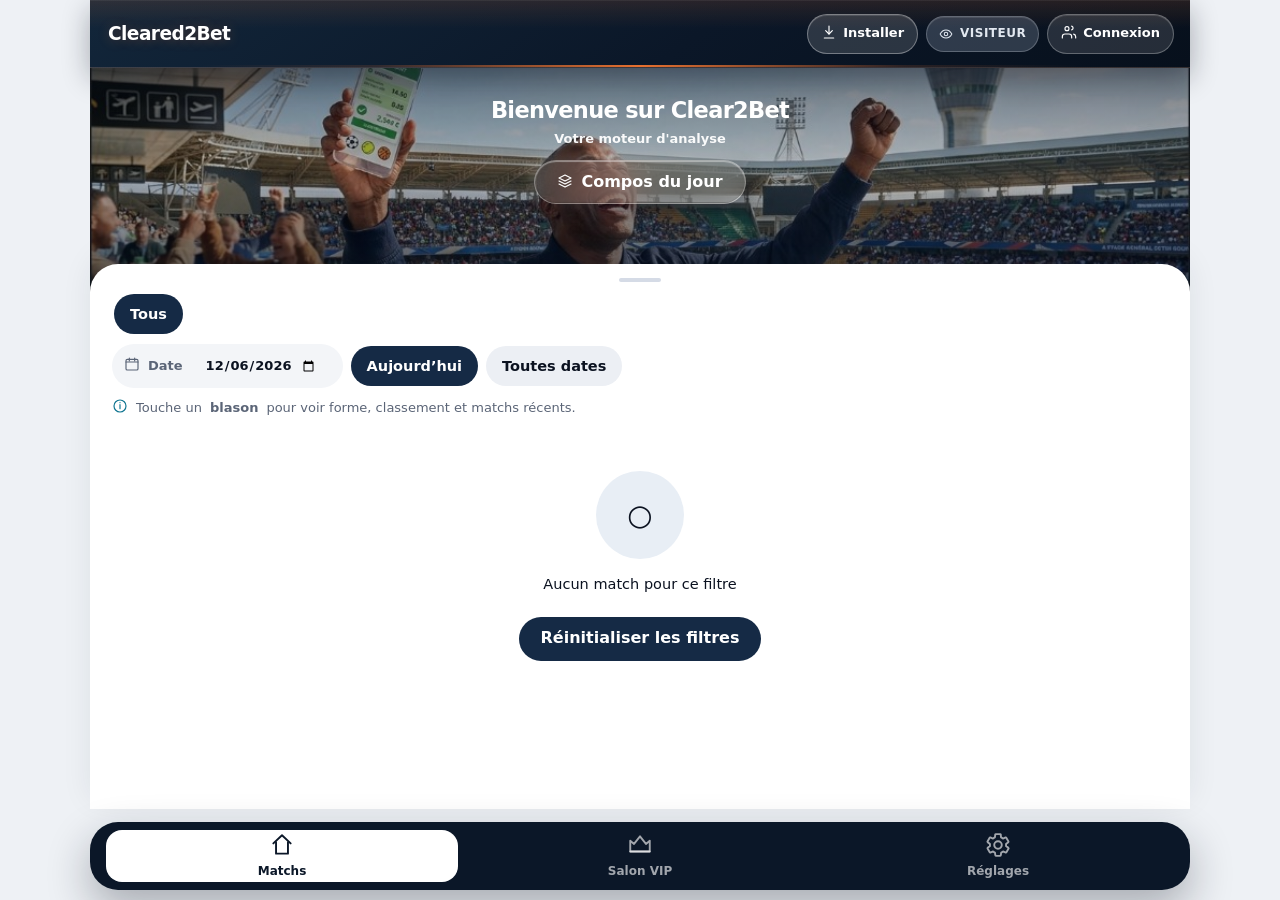
==== commit b574a91b: "Add Recommandée tip, CGU disclaimer, and clearer home hero copy. Co-authored-by: Cursor <cursoragent" ====
--- a/templates/app.html
+++ b/templates/app.html
@@ -9,7 +9,7 @@
   <title>Cleared2Bet</title>
   <link rel="manifest" href="/manifest.webmanifest">
   <link rel="apple-touch-icon" href="/static/icons/icon-192.png">
-  <link rel="stylesheet" href="/static/css/app.css?v=62">
+  <link rel="stylesheet" href="/static/css/app.css?v=65">
 </head>
 <body
   x-data="c2b()"
@@ -63,8 +63,8 @@
 
     <template x-if="page === 'matchs'">
       <div class="hero-copy">
-        <h1 class="slogan">Bienvenue sur le Fax du Bet</h1>
-        <p class="slogan-sub">Clear2Bet, votre clairance vers la victoire</p>
+        <h1 class="slogan">Bienvenue sur Clear2Bet</h1>
+        <p class="slogan-sub">Votre moteur d'analyse</p>
         <div class="hero-actions">
           <button type="button" class="btn btn-hero btn-hero-glass" @click="ouvrirCompos()">
             <span x-html="icon('layers','icon icon-sm')"></span>
@@ -82,10 +82,14 @@
     </template>
   </header>
 
-  <main id="contenu" class="sheet">
+  <main id="contenu" class="sheet" :class="page === 'matchs' ? 'sheet-matchs' : ''">
     <template x-if="page === 'matchs'">
       <div class="ecran" :class="navDir === 'back' ? 'ecran-back' : ''"
         @touchstart="ptrStart($event)" @touchend="ptrEnd($event)">
+        <div class="matchs-pull-hint" aria-hidden="true">
+          <span x-html="icon('chevron-up')"></span>
+          <span>Tire vers le haut</span>
+        </div>
         <div class="puces" role="tablist" aria-label="Compétitions">
           <button type="button" role="tab"
             :aria-selected="filtre === ''"
@@ -783,6 +787,16 @@
               <p class="hint" x-show="authMode === 'register'">
                 Au moins 8 caractères, évite les mots de passe trop simples.
               </p>
+              <label class="auth-cgu" x-show="authMode === 'register'" x-cloak>
+                <input type="checkbox" x-model="authAcceptCgu" :required="authMode === 'register'">
+                <span>
+                  J’ai lu et j’accepte les
+                  <button type="button" class="btn-text" @click.stop.prevent="ouvrirCgu()">
+                    Conditions Générales d’utilisation (CGU)
+                  </button>.
+                  Je reste seul responsable de mes décisions de jeu.
+                </span>
+              </label>
               <button type="submit" class="btn btn-block" :disabled="authBusy"
                 x-text="authBusy ? 'Patiente…' : (authMode === 'register' ? 'Créer mon compte' : 'Se connecter')"></button>
               <p class="ko" x-show="authErr" x-text="authErr" x-cloak></p>
@@ -836,11 +850,22 @@
           <button type="button" class="btn btn-ghost" @click="purgerCache()">Purger le cache</button>
           <p class="hint" x-show="cachePurge" x-cloak>Cache vidé. Recharge si besoin.</p>
         </section>
+
+        <section class="bloc-card">
+          <h2>Conditions Générales d’utilisation (CGU)</h2>
+          <p class="hint">
+            Cleared2Bet est un outil d’analyse probabiliste. Aucun gain n’est garanti.
+            L’utilisateur reste seul responsable de ses décisions de jeu.
+          </p>
+          <button type="button" class="btn btn-ghost btn-block" @click="ouvrirCgu()">
+            Lire les CGU
+          </button>
+        </section>
       </div>
     </template>
   </main>
 
-  <div class="sheet-backdrop" :class="(sheetApercu || sheetClub || sheetAuth || sheetCompos || sheetInstall || sheetJustif || sheetVip) ? 'open' : ''"
+  <div class="sheet-backdrop" :class="(sheetApercu || sheetClub || sheetAuth || sheetCompos || sheetInstall || sheetJustif || sheetVip || sheetCgu) ? 'open' : ''"
     @click="fermerSheets()" @keydown.escape.window="fermerSheets()"></div>
 
   <div class="bottom-sheet sheet-install" :class="sheetInstall ? 'open' : ''"
@@ -959,6 +984,24 @@
                   </div>
                   <strong class="pred-pct"
                     x-text="bloc.prudente && fmtPct(bloc.prudente.probabilite)"></strong>
+                </button>
+                <button type="button" class="compos-opt pred-recommandee"
+                  :class="!peutVip ? 'is-locked' : ''"
+                  x-show="bloc.recommandee" x-cloak
+                  @click="ouvrirJustif(bloc, bloc.recommandee)"
+                  :aria-label="'Justification : ' + (bloc.recommandee && bloc.recommandee.libelle)">
+                  <span class="pred-mark" aria-hidden="true" x-html="icon('trending')"></span>
+                  <div class="pred-copy">
+                    <span class="opt-niv">
+                      Recommandée
+                      <span class="vip-lock-pill" x-show="!peutVip" x-cloak>
+                        <span x-html="icon('crown','icon icon-sm')"></span> VIP
+                      </span>
+                    </span>
+                    <span class="pred-lib" x-text="bloc.recommandee && bloc.recommandee.libelle"></span>
+                  </div>
+                  <strong class="pred-pct"
+                    x-text="bloc.recommandee && fmtPct(bloc.recommandee.probabilite)"></strong>
                 </button>
                 <button type="button" class="compos-opt pred-filet"
                   :class="!peutVip ? 'is-locked' : ''"
@@ -1029,8 +1072,183 @@
           </article>
         </template>
       </div>
-      <p class="justif-foot">Faits match + cotes — résumé court pour décider vite.</p>
+      <p class="justif-foot">
+        Estimation indicative, pas une certitude — reste maître du jeu :
+        tes décisions et tes paris t’appartiennent.
+        <button type="button" class="btn-text justif-cgu-link" @click="ouvrirCgu()">Conditions d’utilisation</button>
+      </p>
       <button type="button" class="btn btn-ghost btn-block" @click="fermerJustif()">Fermer</button>
+    </div>
+  </div>
+
+  <div class="bottom-sheet sheet-cgu" :class="sheetCgu ? 'open' : ''"
+    role="dialog" aria-modal="true" aria-label="Conditions générales d’utilisation"
+    :aria-hidden="!sheetCgu">
+    <div class="sheet-handle" aria-hidden="true"></div>
+    <div class="sheet-body cgu-body">
+      <h2 class="sheet-title">Conditions générales d’utilisation</h2>
+      <p class="cgu-meta">Dernière mise à jour : 11 septembre 2026</p>
+      <div class="cgu-doc">
+        <section>
+          <h3>1. Objet</h3>
+          <p>
+            Les présentes Conditions générales d’utilisation (ci-après «&nbsp;CGU&nbsp;»)
+            régissent l’accès et l’utilisation de l’application et du site Cleared2Bet
+            (ci-après le «&nbsp;Service&nbsp;»). En accédant au Service, en créant un compte
+            ou en consultant les analyses, vous acceptez sans réserve les présentes CGU.
+            Si vous n’acceptez pas ces conditions, vous ne devez pas utiliser le Service.
+          </p>
+        </section>
+        <section>
+          <h3>2. Nature du Service</h3>
+          <p>
+            Cleared2Bet est un <strong>outil d’analyse et d’aide à la décision</strong>
+            portant sur des rencontres sportives. Le Service propose des estimations
+            probabilistes, des justifications et des indicateurs statistiques issus de
+            modèles algorithmiques et de données de marché.
+          </p>
+          <p>
+            Cleared2Bet <strong>n’est pas</strong> un opérateur de jeux d’argent,
+            un bookmaker, un intermédiaire de paris, ni un conseiller financier,
+            juridique ou d’investissement. Aucune mise en jeu d’argent n’est proposée
+            ni collectée via le Service.
+          </p>
+        </section>
+        <section>
+          <h3>3. Absence de garantie — estimations uniquement</h3>
+          <p>
+            Toute information affichée (probabilités, cotes justes, tips, compos,
+            justifications, scores probables, contextes) constitue une
+            <strong>estimation indicative</strong>, fondée sur des modèles et des
+            données susceptibles d’être incomplètes, erronées, retardées ou obsolètes.
+          </p>
+          <p>
+            Ces contenus <strong>ne constituent en aucun cas une vérité absolue</strong>,
+            une prédiction certaine, ni une promesse de résultat. Le sport comporte
+            une part d’aléa : aucun système d’analyse ne peut garantir l’issue d’un match
+            ni le succès d’un pari.
+          </p>
+          <p>
+            Cleared2Bet <strong>ne garantit aucun gain</strong>, aucun taux de réussite
+            et aucune performance passée, présente ou future. Les performances
+            historiques éventuelles ne préjugent pas des résultats futurs.
+          </p>
+        </section>
+        <section>
+          <h3>4. Responsabilité de l’utilisateur</h3>
+          <p>
+            Vous restez <strong>seul et unique responsable</strong> de l’usage que vous
+            faites du Service et de toute décision prise à partir des informations
+            consultées, y compris — sans limitation — toute décision de parier,
+            de miser, de s’abstenir ou de partager un contenu.
+          </p>
+          <p>
+            Vous reconnaissez que vous <strong>restez maître du jeu</strong> :
+            Cleared2Bet ne décide pas à votre place. Toute perte financière, tout
+            préjudice moral ou matériel résultant de vos décisions est de votre
+            seule responsabilité.
+          </p>
+          <p>
+            Vous vous engagez à utiliser le Service conformément aux lois applicables
+            dans votre pays de résidence, notamment en matière de jeux d’argent
+            et de protection des mineurs.
+          </p>
+        </section>
+        <section>
+          <h3>5. Jeu responsable</h3>
+          <p>
+            Les paris sportifs comportent des risques de pertes d’argent et peuvent
+            engendrer une dépendance. Jouez uniquement avec des sommes que vous pouvez
+            vous permettre de perdre. Si vous pensez avoir un problème lié au jeu,
+            consultez les dispositifs d’aide disponibles dans votre pays
+            (en France : Joueurs Info Service — 09&nbsp;74&nbsp;75&nbsp;13&nbsp;13,
+            appel non surtaxé).
+          </p>
+          <p>
+            Le Service est réservé aux personnes majeures selon la législation locale.
+            En utilisant Cleared2Bet, vous déclarez avoir l’âge légal requis.
+          </p>
+        </section>
+        <section>
+          <h3>6. Limitation de responsabilité</h3>
+          <p>
+            Dans les limites autorisées par la loi, l’éditeur du Service ne saurait être
+            tenu responsable des dommages directs ou indirects, pertes de chance,
+            pertes financières, manques à gagner, préjudices commerciaux ou tout autre
+            préjudice résultant :
+          </p>
+          <ul>
+            <li>de l’utilisation ou de l’impossibilité d’utiliser le Service ;</li>
+            <li>de la confiance accordée aux analyses, tips ou probabilités ;</li>
+            <li>d’erreurs, omissions, bugs, indisponibilités ou retards du Service ;</li>
+            <li>de données fournies par des tiers (cotes, calendriers, stats, logos, etc.) ;</li>
+            <li>de décisions de paris ou d’investissement prises par l’utilisateur.</li>
+          </ul>
+          <p>
+            Le Service est fourni «&nbsp;en l’état&nbsp;» et «&nbsp;selon disponibilité&nbsp;»,
+            sans garantie d’exactitude, d’exhaustivité, de continuité ou d’adéquation
+            à un usage particulier.
+          </p>
+        </section>
+        <section>
+          <h3>7. Compte utilisateur et accès VIP</h3>
+          <p>
+            Vous êtes responsable de la confidentialité de vos identifiants et de
+            toute activité réalisée via votre compte. L’éditeur peut suspendre ou
+            résilier un accès en cas d’abus, de fraude, de contournement des règles
+            ou d’usage contraire aux présentes CGU.
+          </p>
+          <p>
+            Les fonctionnalités VIP éventuelles sont des accès à des contenus
+            d’analyse supplémentaires ; elles n’offrent aucune garantie de résultat
+            sur les paris.
+          </p>
+        </section>
+        <section>
+          <h3>8. Propriété intellectuelle</h3>
+          <p>
+            L’ensemble des éléments du Service (marque, textes, interfaces, modèles,
+            bases de données, graphismes) est protégé. Toute reproduction,
+            extraction massive ou exploitation commerciale non autorisée est interdite.
+          </p>
+        </section>
+        <section>
+          <h3>9. Données personnelles</h3>
+          <p>
+            Les données collectées (compte, votes, messages éventuels du salon)
+            sont traitées pour faire fonctionner le Service. Vous pouvez demander
+            des informations sur vos données via les canaux de contact mis à disposition
+            par l’éditeur.
+          </p>
+        </section>
+        <section>
+          <h3>10. Modification des CGU</h3>
+          <p>
+            L’éditeur peut modifier les présentes CGU à tout moment. La version
+            applicable est celle publiée dans l’application à la date de consultation.
+            La poursuite de l’utilisation du Service après mise à jour vaut acceptation
+            des nouvelles conditions.
+          </p>
+        </section>
+        <section>
+          <h3>11. Droit applicable</h3>
+          <p>
+            Les présentes CGU sont régies par le droit français. Tout litige relatif
+            à leur interprétation ou à leur exécution sera soumis aux tribunaux
+            compétents, sous réserve des dispositions d’ordre public applicables
+            aux consommateurs.
+          </p>
+        </section>
+        <section>
+          <h3>12. Acceptation</h3>
+          <p>
+            En cochant la case d’acceptation lors de l’inscription, ou en utilisant
+            le Service, vous reconnaissez avoir lu, compris et accepté les présentes CGU,
+            et vous assumez l’entière responsabilité de vos décisions de jeu.
+          </p>
+        </section>
+      </div>
+      <button type="button" class="btn btn-ghost btn-block" @click="fermerCgu()">Fermer</button>
     </div>
   </div>
 
@@ -1211,6 +1429,16 @@
           </span>
         </label>
         <p class="hint" x-show="authMode === 'register'">Au moins 8 caractères, pas trop simple.</p>
+        <label class="auth-cgu" x-show="authMode === 'register'" x-cloak>
+          <input type="checkbox" x-model="authAcceptCgu" :required="authMode === 'register'">
+          <span>
+            J’ai lu et j’accepte les
+            <button type="button" class="btn-text" @click.stop.prevent="ouvrirCgu()">
+              Conditions Générales d’utilisation (CGU)
+            </button>.
+            Je reste seul responsable de mes décisions de jeu.
+          </span>
+        </label>
         <button type="submit" class="btn btn-block" :disabled="authBusy"
           x-text="authBusy ? 'Patiente…' : (authMode === 'register' ? 'Créer mon compte' : 'Se connecter')"></button>
         <p class="ko" x-show="authErr" x-text="authErr" x-cloak></p>
@@ -1246,7 +1474,7 @@
     </a>
   </nav>
 
-  <script defer src="/static/js/app.js?v=62"></script>
+  <script defer src="/static/js/app.js?v=63"></script>
   <script defer src="/static/vendor/alpine.min.js?v=60"></script>
 </body>
 </html>
--- a/static/css/app.css
+++ b/static/css/app.css
@@ -39,6 +39,7 @@
 [x-cloak] { display: none !important; }
 
 .topnav {
+  --topnav-h: 68px;
   position: fixed;
   top: 0;
   left: 0;
@@ -47,15 +48,39 @@
   display: flex;
   align-items: center;
   justify-content: space-between;
-  gap: 8px;
-  min-height: 46px;
-  padding: 6px 12px;
-  padding-top: calc(6px + env(safe-area-inset-top, 0px));
-  background: var(--navy);
-  border-bottom: 1px solid rgba(255, 255, 255, 0.1);
+  gap: 12px;
+  min-height: var(--topnav-h);
+  padding: 12px 16px;
+  padding-top: calc(12px + env(safe-area-inset-top, 0px));
+  background:
+    linear-gradient(180deg, rgba(255, 122, 48, 0.12) 0%, transparent 42%),
+    linear-gradient(145deg, #12263a 0%, #0b1728 55%, #07101c 100%);
+  border-bottom: 1px solid rgba(255, 255, 255, 0.08);
   color: #fff;
-  box-shadow: 0 4px 16px rgba(8, 16, 28, 0.2);
+  box-shadow:
+    0 10px 28px rgba(8, 16, 28, 0.32),
+    inset 0 1px 0 rgba(255, 255, 255, 0.06);
   transition: transform 0.28s var(--ease), opacity 0.28s var(--ease);
+  backdrop-filter: saturate(1.15);
+}
+.topnav::after {
+  content: "";
+  position: absolute;
+  left: 10%;
+  right: 10%;
+  bottom: 0;
+  height: 2px;
+  border-radius: 999px;
+  background: linear-gradient(
+    90deg,
+    transparent 0%,
+    rgba(255, 122, 48, 0.15) 20%,
+    #ff7a30 50%,
+    rgba(255, 122, 48, 0.15) 80%,
+    transparent 100%
+  );
+  opacity: 0.9;
+  pointer-events: none;
 }
 .topnav-hide {
   transform: translateY(calc(-100% - 8px));
@@ -68,10 +93,16 @@
   background: transparent;
   color: #fff;
   font: inherit;
+  font-size: 1.28rem;
   font-weight: 800;
-  letter-spacing: -0.02em;
+  letter-spacing: -0.03em;
   cursor: pointer;
-  padding: 0;
+  padding: 6px 2px;
+  text-shadow: 0 1px 12px rgba(255, 122, 48, 0.25);
+  transition: transform 0.2s var(--ease), text-shadow 0.2s var(--ease);
+}
+.topnav-brand:active {
+  transform: scale(0.97);
 }
 .topnav-right {
   display: flex;
@@ -85,16 +116,18 @@
   background: rgba(255, 255, 255, 0.12);
   color: #fff;
   font: inherit;
-  font-size: 12px;
+  font-size: 13px;
   font-weight: 700;
-  min-height: 32px;
-  padding: 0 10px;
+  min-height: 40px;
+  padding: 0 13px;
   border-radius: 999px;
   display: inline-flex;
   align-items: center;
   gap: 6px;
   cursor: pointer;
   max-width: 150px;
+  box-shadow: inset 0 1px 0 rgba(255, 255, 255, 0.12);
+  transition: background 0.2s var(--ease), border-color 0.2s var(--ease);
 }
 .topnav-account span:last-child {
   overflow: hidden;
@@ -103,23 +136,26 @@
 }
 .topnav-account.on {
   background: rgba(255, 255, 255, 0.18);
+  border-color: rgba(255, 122, 48, 0.45);
 }
 .topnav-install {
   appearance: none;
   border: 1px solid rgba(255, 255, 255, 0.35);
-  background: rgba(255, 255, 255, 0.16);
+  background: rgba(255, 255, 255, 0.14);
   color: #fff;
   font: inherit;
-  font-size: 12px;
+  font-size: 13px;
   font-weight: 700;
-  min-height: 32px;
-  padding: 0 10px;
+  min-height: 40px;
+  padding: 0 13px;
   border-radius: 999px;
   display: inline-flex;
   align-items: center;
   gap: 6px;
   cursor: pointer;
   white-space: nowrap;
+  box-shadow: inset 0 1px 0 rgba(255, 255, 255, 0.12);
+  transition: background 0.2s var(--ease);
 }
 .topnav-install:hover {
   background: rgba(255, 255, 255, 0.24);
@@ -131,14 +167,15 @@
   display: inline-flex;
   align-items: center;
   gap: 5px;
-  min-height: 28px;
-  padding: 0 10px 0 8px;
+  min-height: 36px;
+  padding: 0 12px 0 10px;
   border-radius: 999px;
-  font-size: 11px;
+  font-size: 12px;
   font-weight: 800;
   letter-spacing: 0.04em;
   text-transform: uppercase;
   white-space: nowrap;
+  box-shadow: inset 0 1px 0 rgba(255, 255, 255, 0.1);
 }
 .badge-cat-ico {
   display: grid;
@@ -217,7 +254,7 @@
   -webkit-font-smoothing: antialiased;
 }
 body {
-  padding-top: calc(46px + env(safe-area-inset-top, 0px));
+  padding-top: calc(68px + env(safe-area-inset-top, 0px));
 }
 
 button, a, input, select { font: inherit; }
@@ -388,6 +425,83 @@
   background: var(--sheet);
   border-radius: var(--sheet-r) var(--sheet-r) 0 0;
   box-shadow: 0 -10px 30px rgba(21, 32, 51, 0.08);
+}
+.sheet-matchs {
+  animation: sheetMatchsIn 0.7s var(--ease) both;
+}
+.sheet-matchs::before {
+  content: "";
+  display: block;
+  width: 42px;
+  height: 4px;
+  margin: -2px auto 10px;
+  border-radius: 999px;
+  background: #d5dbe6;
+  animation: sheetHandlePulse 1.8s var(--ease) infinite;
+}
+.matchs-pull-hint {
+  display: flex;
+  flex-direction: column;
+  align-items: center;
+  gap: 2px;
+  margin: 0 0 10px;
+  color: var(--muted);
+  pointer-events: none;
+  user-select: none;
+  animation: pullHintFade 5.5s var(--ease) 0.4s both;
+}
+.matchs-pull-hint .icon {
+  width: 18px;
+  height: 18px;
+  color: var(--navy);
+  animation: pullHintBounce 1.35s var(--ease) infinite;
+}
+.matchs-pull-hint span {
+  font-size: 0.72rem;
+  font-weight: 700;
+  letter-spacing: 0.04em;
+  text-transform: uppercase;
+}
+@keyframes sheetMatchsIn {
+  0% {
+    transform: translateY(28px);
+    opacity: 0.55;
+  }
+  60% {
+    transform: translateY(-6px);
+    opacity: 1;
+  }
+  100% {
+    transform: translateY(0);
+    opacity: 1;
+  }
+}
+@keyframes sheetHandlePulse {
+  0%, 100% {
+    transform: scaleX(1);
+    opacity: 0.65;
+  }
+  50% {
+    transform: scaleX(1.25);
+    opacity: 1;
+    background: #ff7a30;
+  }
+}
+@keyframes pullHintBounce {
+  0%, 100% { transform: translateY(0); opacity: 0.55; }
+  50% { transform: translateY(-7px); opacity: 1; }
+}
+@keyframes pullHintFade {
+  0%, 70% { opacity: 1; }
+  100% { opacity: 0; visibility: hidden; height: 0; margin: 0; overflow: hidden; }
+}
+@media (prefers-reduced-motion: reduce) {
+  .sheet-matchs,
+  .sheet-matchs::before,
+  .matchs-pull-hint,
+  .matchs-pull-hint .icon {
+    animation: none !important;
+  }
 }
 .page-hero-accent + .sheet {
   margin-top: -24px;
@@ -2235,8 +2349,98 @@
 .justif-foot {
   margin: 0 0 12px;
   font-size: 0.75rem;
+  line-height: 1.45;
   text-align: center;
   color: var(--muted);
+}
+.justif-cgu-link {
+  display: inline;
+  margin-left: 0.25em;
+  font-size: inherit;
+  font-weight: 600;
+  color: var(--navy);
+  text-decoration: underline;
+  text-underline-offset: 2px;
+}
+.auth-cgu {
+  display: flex;
+  gap: 10px;
+  align-items: flex-start;
+  margin: 0 0 12px;
+  font-size: 0.85rem;
+  font-weight: 500;
+  line-height: 1.4;
+  color: var(--muted);
+  cursor: pointer;
+}
+.auth-sheet-form label.auth-cgu {
+  display: flex;
+  gap: 10px;
+  font-weight: 500;
+}
+.auth-cgu input[type="checkbox"] {
+  appearance: auto;
+  width: 1rem;
+  height: 1rem;
+  min-width: 1rem;
+  min-height: 1rem;
+  margin: 0.2rem 0 0;
+  padding: 0;
+  flex: 0 0 auto;
+  border: 1px solid var(--line);
+  border-radius: 3px;
+  background: #fff;
+  accent-color: var(--navy);
+  cursor: pointer;
+  vertical-align: top;
+}
+.auth-sheet-form .auth-cgu input[type="checkbox"] {
+  min-height: 1rem;
+  padding: 0;
+  border-radius: 3px;
+  background: #fff;
+}
+.auth-cgu .btn-text {
+  font-size: inherit;
+  font-weight: 600;
+  color: var(--navy);
+  text-decoration: underline;
+  text-underline-offset: 2px;
+}
+.bottom-sheet.sheet-cgu {
+  z-index: 95;
+  max-height: 88vh;
+  max-height: 88dvh;
+}
+.cgu-body {
+  overflow: auto;
+  padding-bottom: calc(24px + env(safe-area-inset-bottom, 0px));
+}
+.cgu-meta {
+  margin: -4px 0 14px;
+  font-size: 0.78rem;
+  color: var(--muted);
+}
+.cgu-doc {
+  display: grid;
+  gap: 14px;
+  margin-bottom: 16px;
+}
+.cgu-doc section h3 {
+  margin: 0 0 6px;
+  font-size: 0.95rem;
+  color: var(--navy);
+}
+.cgu-doc section p,
+.cgu-doc section li {
+  margin: 0 0 8px;
+  font-size: 0.86rem;
+  line-height: 1.5;
+  color: #243447;
+}
+.cgu-doc section ul {
+  margin: 0 0 8px;
+  padding-left: 1.2em;
 }
 .bottom-sheet.sheet-justif .btn-ghost {
   color: var(--navy);
@@ -2537,6 +2741,19 @@
 .compos-opt.pred-prudente {
   background: linear-gradient(135deg, rgba(255, 122, 48, 0.12), rgba(255, 122, 48, 0.03));
   border: 1px solid rgba(255, 122, 48, 0.28);
+}
+.compos-opt.pred-recommandee .pred-mark {
+  background: #1e3a5f;
+}
+.compos-opt.pred-recommandee .opt-niv { color: #1e3a5f; }
+.compos-opt.pred-recommandee .pred-lib { color: #1e3a5f; }
+.compos-opt.pred-recommandee .pred-pct {
+  color: #1e3a5f;
+  background: rgba(30, 58, 95, 0.12);
+}
+.compos-opt.pred-recommandee {
+  background: linear-gradient(135deg, rgba(30, 58, 95, 0.1), rgba(30, 58, 95, 0.03));
+  border: 1px solid rgba(30, 58, 95, 0.22);
 }
 .compos-opt.pred-filet .pred-mark {
   background: var(--ok);
@@ -2709,14 +2926,14 @@
   font-size: 14px;
   font-weight: 600;
 }
-.auth-sheet-form input {
+.auth-sheet-form input:not([type="checkbox"]) {
   min-height: 46px;
   padding: 0 14px;
   border: 1px solid var(--line);
   border-radius: 14px;
   background: #f8fafc;
 }
-.auth-sheet-form input:focus {
+.auth-sheet-form input:not([type="checkbox"]):focus {
   outline: 2px solid color-mix(in srgb, var(--accent) 35%, transparent);
   border-color: var(--accent);
 }
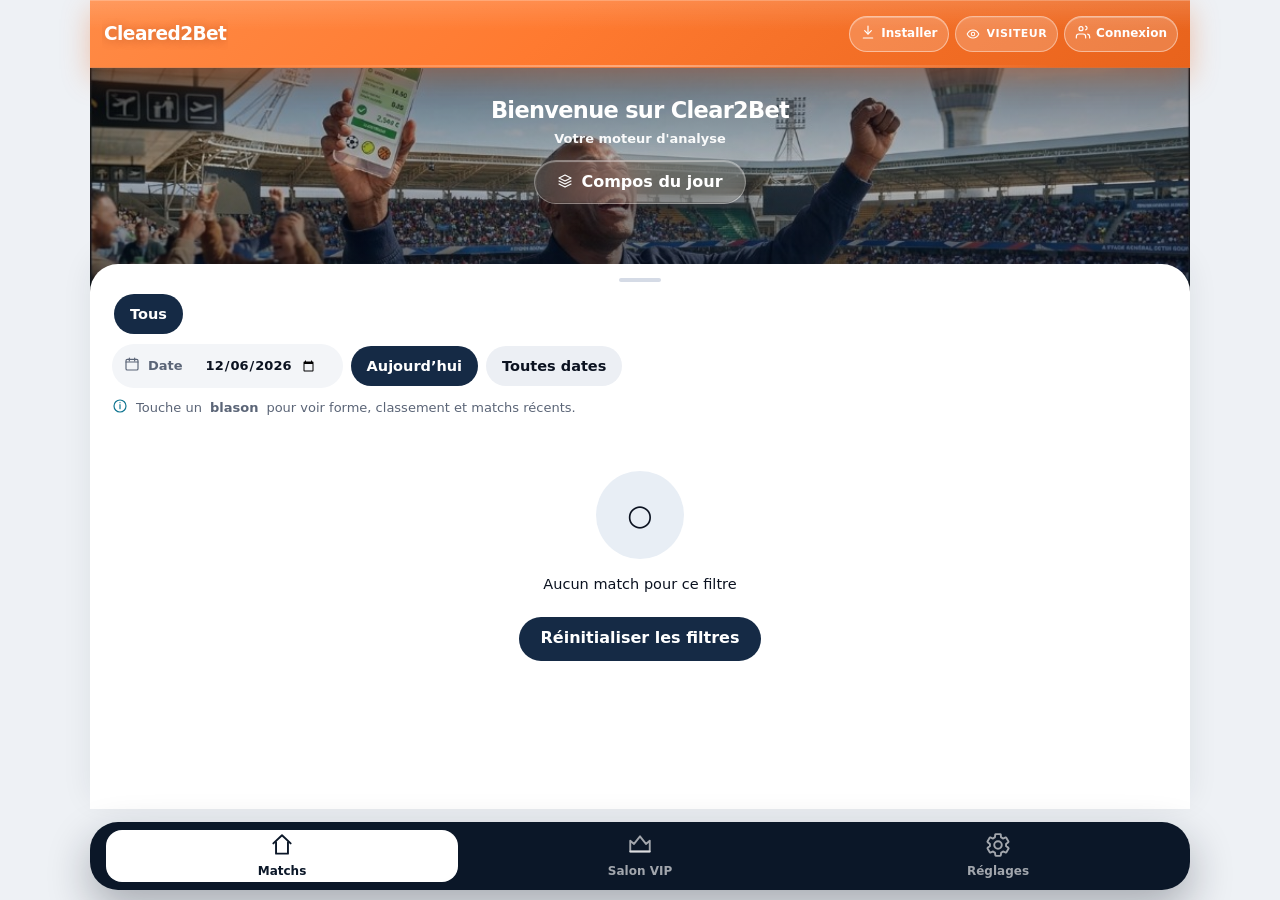
==== commit 6dc682d6: "Make the top nav orange and responsive on narrow screens. Co-authored-by: Cursor <cursoragent@cursor" ====
--- a/templates/app.html
+++ b/templates/app.html
@@ -3,13 +3,13 @@
 <head>
   <meta charset="utf-8">
   <meta name="viewport" content="width=device-width, initial-scale=1, viewport-fit=cover">
-  <meta name="theme-color" content="#0b1728">
+  <meta name="theme-color" content="#ff7a30">
   <meta name="color-scheme" content="light">
   <meta name="description" content="You Are Cleared to Bet. Chances réelles, cote juste.">
   <title>Cleared2Bet</title>
   <link rel="manifest" href="/manifest.webmanifest">
   <link rel="apple-touch-icon" href="/static/icons/icon-192.png">
-  <link rel="stylesheet" href="/static/css/app.css?v=65">
+  <link rel="stylesheet" href="/static/css/app.css?v=67">
 </head>
 <body
   x-data="c2b()"
@@ -19,26 +19,30 @@
   <a class="skip" href="#contenu">Aller au contenu</a>
 
   <nav class="topnav" :class="tabHidden ? 'topnav-hide' : ''" aria-label="Compte">
-    <button type="button" class="topnav-brand" @click="allerAccueil()">Cleared2Bet</button>
+    <button type="button" class="topnav-brand" @click="allerAccueil()" aria-label="Cleared2Bet">
+      <span class="topnav-brand-full">Cleared2Bet</span>
+      <span class="topnav-brand-short" aria-hidden="true">C2B</span>
+    </button>
     <div class="topnav-right">
       <button type="button" class="topnav-install" x-show="!installePWA" x-cloak
-        @click="installerPWA()" title="Installer l’application">
+        @click="installerPWA()" title="Installer l’application" aria-label="Installer l’application">
         <span x-html="icon('download','icon icon-sm')"></span>
         <span class="topnav-install-label">Installer</span>
       </button>
       <span class="badge-cat" :class="'cat-' + categorie" :title="libCategorie">
         <span class="badge-cat-ico" x-html="iconCategorie()"></span>
-        <span x-text="libCategorie"></span>
+        <span class="badge-cat-label" x-text="libCategorie"></span>
       </span>
       <button type="button" class="topnav-account" x-show="!authentifie" x-cloak
-        @click="ouvrirAuth('Connecte-toi pour accéder à ton compte Membre.')">
+        @click="ouvrirAuth('Connecte-toi pour accéder à ton compte Membre.')"
+        title="Connexion" aria-label="Connexion">
         <span x-html="icon('users','icon icon-sm')"></span>
-        Connexion
+        <span class="topnav-account-label">Connexion</span>
       </button>
       <button type="button" class="topnav-account on" x-show="authentifie" x-cloak
-        @click="go('/reglages')" :title="username">
+        @click="go('/reglages')" :title="username" :aria-label="username || 'Compte'">
         <span x-html="icon('users','icon icon-sm')"></span>
-        <span x-text="username || 'Compte'"></span>
+        <span class="topnav-account-label" x-text="username || 'Compte'"></span>
       </button>
     </div>
   </nav>
--- a/static/css/app.css
+++ b/static/css/app.css
@@ -48,38 +48,38 @@
   display: flex;
   align-items: center;
   justify-content: space-between;
-  gap: 12px;
+  gap: 8px;
   min-height: var(--topnav-h);
-  padding: 12px 16px;
-  padding-top: calc(12px + env(safe-area-inset-top, 0px));
+  max-width: 100%;
+  padding: 10px 12px;
+  padding-top: calc(10px + env(safe-area-inset-top, 0px));
   background:
-    linear-gradient(180deg, rgba(255, 122, 48, 0.12) 0%, transparent 42%),
-    linear-gradient(145deg, #12263a 0%, #0b1728 55%, #07101c 100%);
-  border-bottom: 1px solid rgba(255, 255, 255, 0.08);
+    linear-gradient(180deg, rgba(255, 255, 255, 0.14) 0%, transparent 45%),
+    linear-gradient(135deg, #ff8a45 0%, #ff7a30 42%, #e8631c 100%);
+  border-bottom: 1px solid rgba(120, 40, 0, 0.18);
   color: #fff;
   box-shadow:
-    0 10px 28px rgba(8, 16, 28, 0.32),
-    inset 0 1px 0 rgba(255, 255, 255, 0.06);
+    0 10px 28px rgba(232, 99, 28, 0.35),
+    inset 0 1px 0 rgba(255, 255, 255, 0.22);
   transition: transform 0.28s var(--ease), opacity 0.28s var(--ease);
-  backdrop-filter: saturate(1.15);
+  overflow: hidden;
+  box-sizing: border-box;
 }
 .topnav::after {
   content: "";
   position: absolute;
-  left: 10%;
-  right: 10%;
+  left: 12%;
+  right: 12%;
   bottom: 0;
   height: 2px;
   border-radius: 999px;
   background: linear-gradient(
     90deg,
     transparent 0%,
-    rgba(255, 122, 48, 0.15) 20%,
-    #ff7a30 50%,
-    rgba(255, 122, 48, 0.15) 80%,
+    rgba(255, 255, 255, 0.55) 50%,
     transparent 100%
   );
-  opacity: 0.9;
+  opacity: 0.7;
   pointer-events: none;
 }
 .topnav-hide {
@@ -93,89 +93,162 @@
   background: transparent;
   color: #fff;
   font: inherit;
-  font-size: 1.28rem;
+  font-size: clamp(1rem, 4.5vw, 1.28rem);
   font-weight: 800;
   letter-spacing: -0.03em;
   cursor: pointer;
   padding: 6px 2px;
-  text-shadow: 0 1px 12px rgba(255, 122, 48, 0.25);
+  text-shadow: 0 1px 10px rgba(80, 25, 0, 0.25);
   transition: transform 0.2s var(--ease), text-shadow 0.2s var(--ease);
-}
+  flex: 0 1 auto;
+  min-width: 0;
+  max-width: 46%;
+  white-space: nowrap;
+  overflow: hidden;
+  text-overflow: ellipsis;
+  text-align: left;
+}
+.topnav-brand-short { display: none; }
 .topnav-brand:active {
   transform: scale(0.97);
 }
 .topnav-right {
   display: flex;
   align-items: center;
-  gap: 8px;
+  justify-content: flex-end;
+  gap: 6px;
   min-width: 0;
+  flex: 1 1 auto;
+  overflow: hidden;
 }
 .topnav-account {
   appearance: none;
-  border: 1px solid rgba(255, 255, 255, 0.28);
-  background: rgba(255, 255, 255, 0.12);
+  border: 1px solid rgba(255, 255, 255, 0.45);
+  background: rgba(255, 255, 255, 0.18);
   color: #fff;
   font: inherit;
-  font-size: 13px;
+  font-size: 12px;
   font-weight: 700;
-  min-height: 40px;
-  padding: 0 13px;
+  min-height: 36px;
+  padding: 0 10px;
   border-radius: 999px;
   display: inline-flex;
   align-items: center;
-  gap: 6px;
+  gap: 5px;
   cursor: pointer;
-  max-width: 150px;
-  box-shadow: inset 0 1px 0 rgba(255, 255, 255, 0.12);
+  max-width: min(132px, 34vw);
+  flex: 0 1 auto;
+  min-width: 0;
+  box-shadow: inset 0 1px 0 rgba(255, 255, 255, 0.28);
   transition: background 0.2s var(--ease), border-color 0.2s var(--ease);
 }
-.topnav-account span:last-child {
+.topnav-account-label {
   overflow: hidden;
   text-overflow: ellipsis;
   white-space: nowrap;
 }
 .topnav-account.on {
-  background: rgba(255, 255, 255, 0.18);
-  border-color: rgba(255, 122, 48, 0.45);
+  background: rgba(11, 23, 40, 0.22);
+  border-color: rgba(11, 23, 40, 0.28);
 }
 .topnav-install {
   appearance: none;
-  border: 1px solid rgba(255, 255, 255, 0.35);
-  background: rgba(255, 255, 255, 0.14);
+  border: 1px solid rgba(255, 255, 255, 0.45);
+  background: rgba(255, 255, 255, 0.18);
   color: #fff;
   font: inherit;
-  font-size: 13px;
+  font-size: 12px;
   font-weight: 700;
-  min-height: 40px;
-  padding: 0 13px;
+  min-height: 36px;
+  min-width: 36px;
+  padding: 0 10px;
   border-radius: 999px;
   display: inline-flex;
   align-items: center;
-  gap: 6px;
+  justify-content: center;
+  gap: 5px;
   cursor: pointer;
   white-space: nowrap;
-  box-shadow: inset 0 1px 0 rgba(255, 255, 255, 0.12);
+  flex: 0 0 auto;
+  box-shadow: inset 0 1px 0 rgba(255, 255, 255, 0.28);
   transition: background 0.2s var(--ease);
 }
 .topnav-install:hover {
-  background: rgba(255, 255, 255, 0.24);
-}
-@media (max-width: 420px) {
-  .topnav-install-label { display: none; }
+  background: rgba(255, 255, 255, 0.28);
+}
+.topnav .badge-cat.cat-visiteur {
+  background: rgba(255, 255, 255, 0.2);
+  color: #fff;
+  border: 1px solid rgba(255, 255, 255, 0.4);
+}
+.topnav .badge-cat.cat-membre {
+  background: rgba(11, 23, 40, 0.2);
+  color: #fff;
+  border: 1px solid rgba(11, 23, 40, 0.25);
+}
+.topnav .badge-cat.cat-premium,
+.topnav .badge-cat.cat-vip {
+  background: rgba(11, 23, 40, 0.28);
+  color: #fff7e8;
+  border: 1px solid rgba(255, 236, 180, 0.45);
 }
 .badge-cat {
   display: inline-flex;
   align-items: center;
   gap: 5px;
   min-height: 36px;
-  padding: 0 12px 0 10px;
+  padding: 0 10px 0 8px;
   border-radius: 999px;
-  font-size: 12px;
+  font-size: 11px;
   font-weight: 800;
   letter-spacing: 0.04em;
   text-transform: uppercase;
   white-space: nowrap;
+  flex: 0 0 auto;
   box-shadow: inset 0 1px 0 rgba(255, 255, 255, 0.1);
+}
+.badge-cat-label {
+  overflow: hidden;
+  text-overflow: ellipsis;
+  max-width: 7.5em;
+}
+
+/* Mobile étroit : icônes compactes, labels masqués si besoin */
+@media (max-width: 430px) {
+  .topnav {
+    gap: 6px;
+    padding-left: 10px;
+    padding-right: 10px;
+  }
+  .topnav .topnav-install-label { display: none; }
+  .topnav .topnav-install {
+    width: 36px;
+    padding: 0;
+  }
+  .topnav .badge-cat-label { display: none; }
+  .topnav .badge-cat {
+    width: 36px;
+    padding: 0;
+    justify-content: center;
+  }
+  .topnav .topnav-account {
+    max-width: none;
+    flex: 0 0 auto;
+  }
+}
+@media (max-width: 360px) {
+  .topnav-brand-full { display: none; }
+  .topnav-brand-short { display: inline; }
+  .topnav-brand {
+    max-width: none;
+    font-size: 1.1rem;
+  }
+  .topnav .topnav-account-label { display: none; }
+  .topnav .topnav-account {
+    width: 36px;
+    padding: 0;
+    justify-content: center;
+  }
 }
 .badge-cat-ico {
   display: grid;
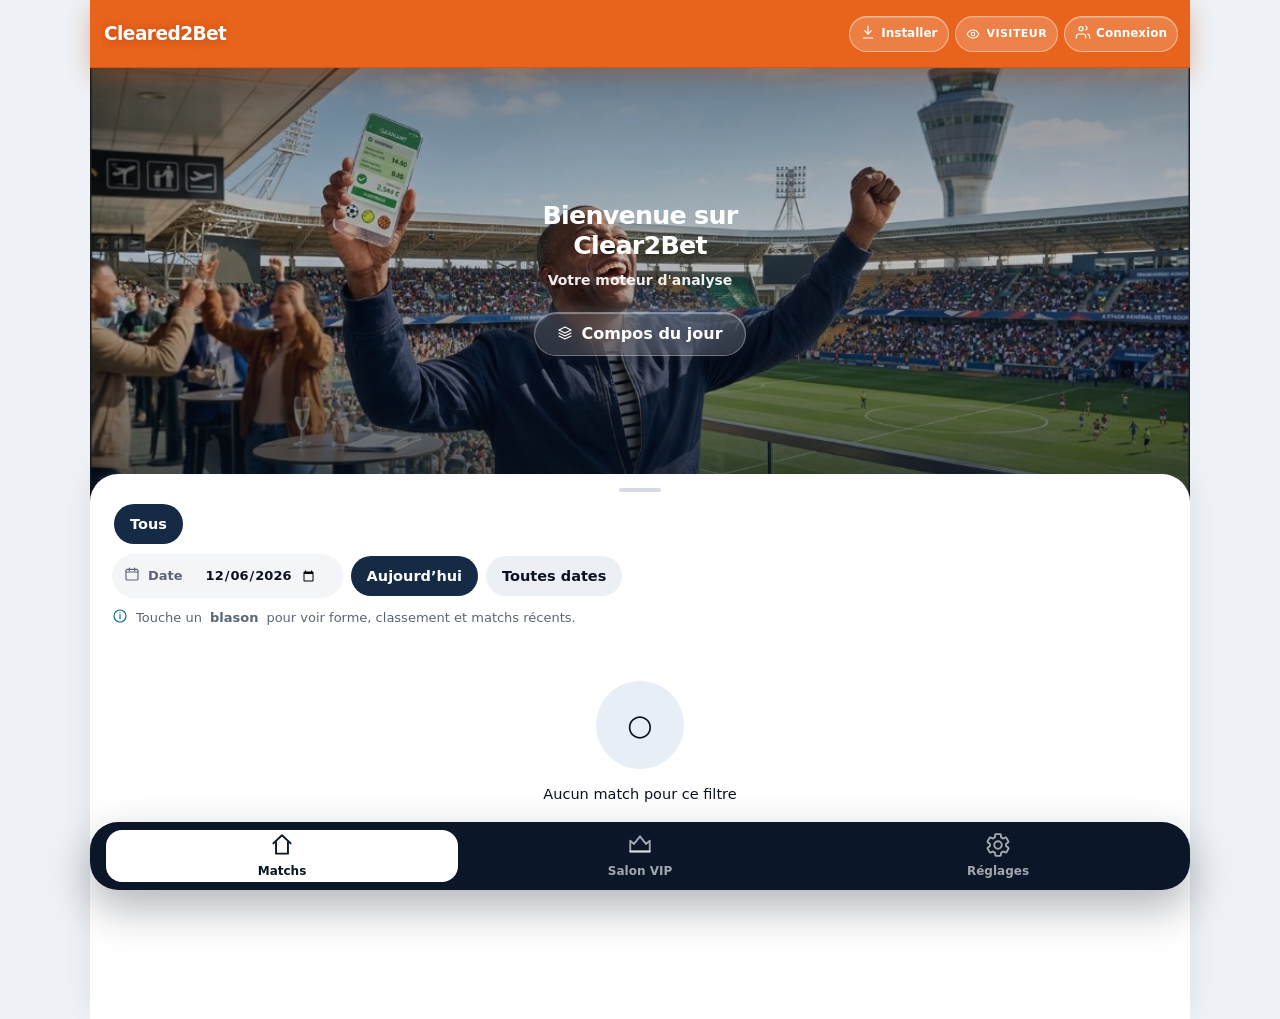
==== commit 795b4aa2: "Use a solid darker orange top nav and give the home hero more breathing room. Co-authored-by: Cursor" ====
--- a/templates/app.html
+++ b/templates/app.html
@@ -3,13 +3,13 @@
 <head>
   <meta charset="utf-8">
   <meta name="viewport" content="width=device-width, initial-scale=1, viewport-fit=cover">
-  <meta name="theme-color" content="#ff7a30">
+  <meta name="theme-color" content="#e8631c">
   <meta name="color-scheme" content="light">
   <meta name="description" content="You Are Cleared to Bet. Chances réelles, cote juste.">
   <title>Cleared2Bet</title>
   <link rel="manifest" href="/manifest.webmanifest">
   <link rel="apple-touch-icon" href="/static/icons/icon-192.png">
-  <link rel="stylesheet" href="/static/css/app.css?v=67">
+  <link rel="stylesheet" href="/static/css/app.css?v=70">
 </head>
 <body
   x-data="c2b()"
--- a/static/css/app.css
+++ b/static/css/app.css
@@ -53,34 +53,16 @@
   max-width: 100%;
   padding: 10px 12px;
   padding-top: calc(10px + env(safe-area-inset-top, 0px));
-  background:
-    linear-gradient(180deg, rgba(255, 255, 255, 0.14) 0%, transparent 45%),
-    linear-gradient(135deg, #ff8a45 0%, #ff7a30 42%, #e8631c 100%);
-  border-bottom: 1px solid rgba(120, 40, 0, 0.18);
+  background: #e8631c;
+  border-bottom: 1px solid rgba(100, 30, 0, 0.18);
   color: #fff;
-  box-shadow:
-    0 10px 28px rgba(232, 99, 28, 0.35),
-    inset 0 1px 0 rgba(255, 255, 255, 0.22);
+  box-shadow: 0 8px 22px rgba(180, 70, 10, 0.32);
   transition: transform 0.28s var(--ease), opacity 0.28s var(--ease);
   overflow: hidden;
   box-sizing: border-box;
 }
 .topnav::after {
-  content: "";
-  position: absolute;
-  left: 12%;
-  right: 12%;
-  bottom: 0;
-  height: 2px;
-  border-radius: 999px;
-  background: linear-gradient(
-    90deg,
-    transparent 0%,
-    rgba(255, 255, 255, 0.55) 50%,
-    transparent 100%
-  );
-  opacity: 0.7;
-  pointer-events: none;
+  display: none;
 }
 .topnav-hide {
   transform: translateY(calc(-100% - 8px));
@@ -374,10 +356,13 @@
   overflow: hidden;
 }
 .page-hero-photo {
-  min-height: 220px;
-  padding: 10px 16px 44px;
+  min-height: 380px;
+  padding: 36px 18px 72px;
   color: #fff;
-  background: #0b1728 url("/static/img/hero-accueil.jpg") center 30% / cover no-repeat;
+  background: #0b1728 url("/static/img/hero-accueil.jpg") center 26% / cover no-repeat;
+  display: flex;
+  flex-direction: column;
+  justify-content: center;
 }
 .page-hero-photo::after {
   content: "";
@@ -385,14 +370,14 @@
   inset: 0;
   background: linear-gradient(
     180deg,
-    rgba(8, 16, 28, 0.55) 0%,
-    rgba(8, 16, 28, 0.25) 45%,
-    rgba(8, 16, 28, 0.72) 100%
+    rgba(8, 16, 28, 0.48) 0%,
+    rgba(8, 16, 28, 0.22) 42%,
+    rgba(8, 16, 28, 0.7) 100%
   );
 }
 .page-hero-accent {
-  min-height: 112px;
-  padding: 10px 16px 36px;
+  min-height: 132px;
+  padding: 16px 16px 44px;
   color: #fff;
   background: linear-gradient(145deg, #061018 0%, #12263a 52%, #1a3550 100%);
   border-radius: 0 0 28px 28px;
@@ -419,27 +404,30 @@
   position: relative;
   z-index: 1;
   text-align: center;
-  padding: 10px 8px 0;
+  padding: 24px 10px 16px;
+  max-width: 22rem;
+  margin: 0 auto;
 }
 .slogan {
-  margin: 2px 0 6px;
-  font-size: clamp(1.2rem, 5vw, 1.55rem);
-  line-height: 1.15;
+  margin: 0 0 10px;
+  font-size: clamp(1.35rem, 5.5vw, 1.75rem);
+  line-height: 1.2;
   letter-spacing: -0.03em;
   font-weight: 800;
 }
 .slogan-sub {
   margin: 0;
-  font-size: 13px;
+  font-size: 14px;
   font-weight: 600;
-  opacity: 0.95;
+  line-height: 1.4;
+  opacity: 0.92;
 }
 .hero-actions {
   display: flex;
   flex-wrap: wrap;
   justify-content: center;
   gap: 8px;
-  margin-top: 12px;
+  margin-top: 22px;
 }
 .btn-hero,
 .btn-hero-ghost {
@@ -472,7 +460,8 @@
 }
 .install-steps li { margin: 0 0 8px; }
 .page-hero-photo .hero-copy {
-  padding-top: 18px;
+  padding-top: 36px;
+  padding-bottom: 20px;
 }
 .kicker {
   margin: 4px 0 0;
@@ -492,7 +481,7 @@
 .sheet {
   position: relative;
   z-index: 2;
-  margin-top: -26px;
+  margin-top: -18px;
   padding: 16px 14px 108px;
   min-height: 52vh;
   background: var(--sheet);
@@ -3244,7 +3233,7 @@
 /* Desktop : 2 colonnes, mobile-first conservé */
 @media (min-width: 960px) {
   :root { --app-max: 960px; }
-  .page-hero-photo { min-height: 230px; }
+  .page-hero-photo { min-height: 440px; }
   .jour {
     display: grid;
     grid-template-columns: 1fr 1fr;
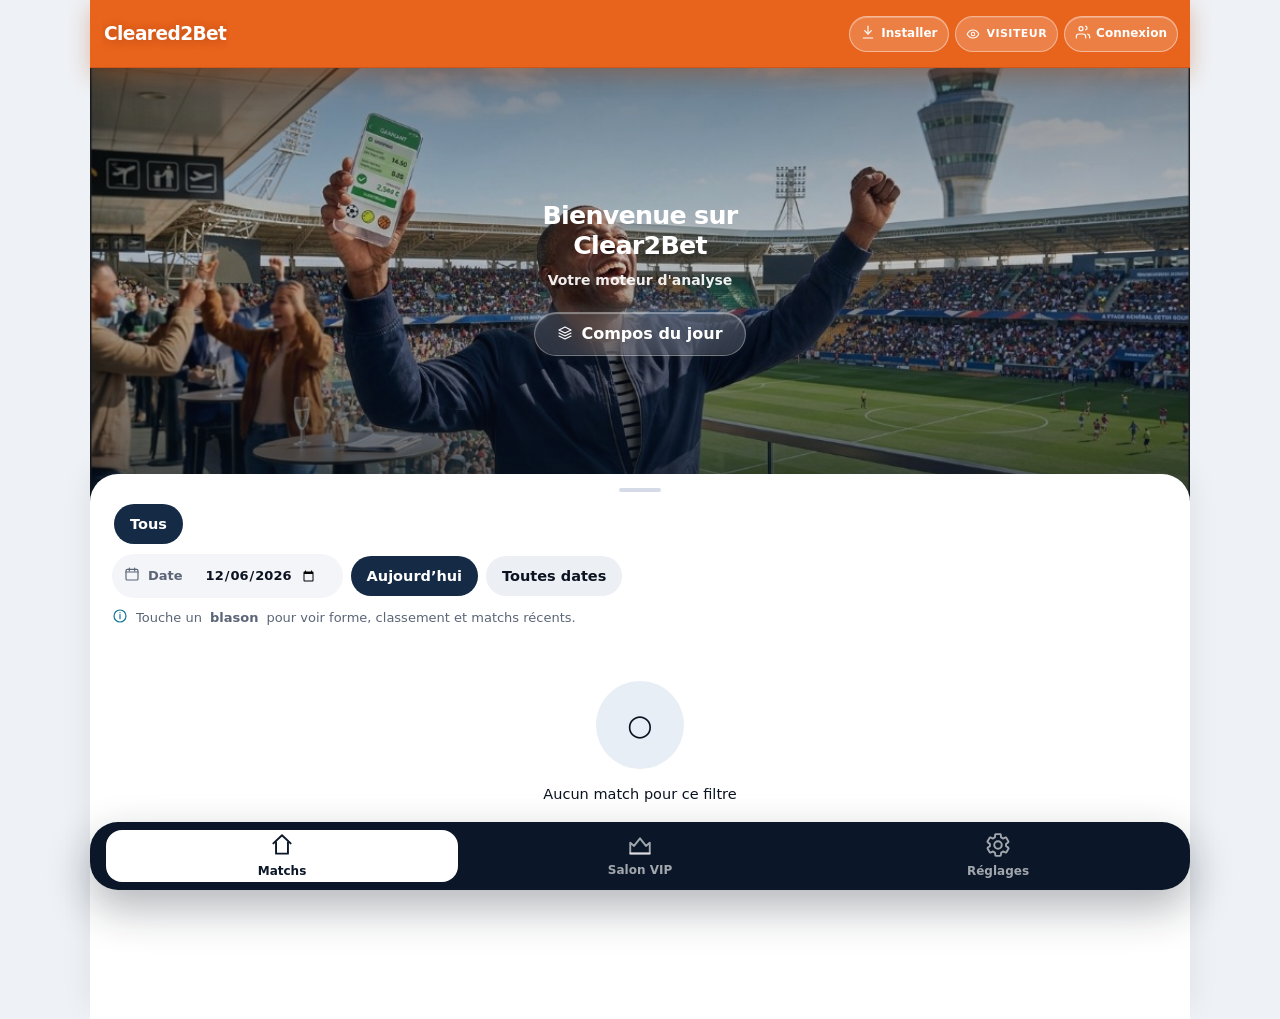
==== commit 038410f1: "Show VIP chat images in-app, fix media serving, rename tip labels, and add unread badge. Co-authored" ====
--- a/templates/app.html
+++ b/templates/app.html
@@ -9,7 +9,7 @@
   <title>Cleared2Bet</title>
   <link rel="manifest" href="/manifest.webmanifest">
   <link rel="apple-touch-icon" href="/static/icons/icon-192.png">
-  <link rel="stylesheet" href="/static/css/app.css?v=70">
+  <link rel="stylesheet" href="/static/css/app.css?v=73">
 </head>
 <body
   x-data="c2b()"
@@ -434,7 +434,7 @@
             <aside class="filet-card" x-show="filetFiche" x-cloak>
               <div class="filet-ico" x-html="icon('shield','icon icon-md')"></div>
               <div class="filet-body">
-                <p class="filet-label">Filet de sécurité</p>
+                <p class="filet-label">Sécurité</p>
                 <strong x-text="filetFiche && filetFiche.libelle"></strong>
                 <p class="filet-hint">Plan B si ta mise principale flanche — à garder en tête.</p>
               </div>
@@ -675,10 +675,11 @@
                     <p class="chat-author" x-show="!msg.est_moi && chatShowMeta(msg, idx)"
                       x-text="msg.auteur"></p>
                     <div class="chat-bubble" :class="{'has-image': !!msg.image_url}">
-                      <a x-show="msg.image_url" x-cloak class="chat-img-link"
-                        :href="msg.image_url" target="_blank" rel="noopener">
+                      <button type="button" x-show="msg.image_url" x-cloak class="chat-img-btn"
+                        @click="ouvrirChatImage(msg.image_url)"
+                        :aria-label="'Voir l’image'">
                         <img class="chat-img" :src="msg.image_url" alt="Image envoyée" loading="lazy">
-                      </a>
+                      </button>
                       <p x-show="msg.texte" x-text="msg.texte"></p>
                     </div>
                     <time class="chat-time" x-text="fmtChatHeure(msg.created_at)"></time>
@@ -869,8 +870,17 @@
     </template>
   </main>
 
-  <div class="sheet-backdrop" :class="(sheetApercu || sheetClub || sheetAuth || sheetCompos || sheetInstall || sheetJustif || sheetVip || sheetCgu) ? 'open' : ''"
+  <div class="sheet-backdrop" :class="(sheetApercu || sheetClub || sheetAuth || sheetCompos || sheetInstall || sheetJustif || sheetVip || sheetCgu || chatLightboxUrl) ? 'open' : ''"
     @click="fermerSheets()" @keydown.escape.window="fermerSheets()"></div>
+
+  <div class="chat-lightbox" x-show="chatLightboxUrl" x-cloak
+    role="dialog" aria-modal="true" aria-label="Image du salon"
+    @click="fermerChatImage()">
+    <button type="button" class="chat-lightbox-close" @click.stop="fermerChatImage()" aria-label="Fermer">
+      <span x-html="icon('x','icon icon-sm')"></span>
+    </button>
+    <img class="chat-lightbox-img" :src="chatLightboxUrl" alt="Image du salon" @click.stop>
+  </div>
 
   <div class="bottom-sheet sheet-install" :class="sheetInstall ? 'open' : ''"
     role="dialog" aria-modal="true" aria-label="Installer l’application"
@@ -979,7 +989,7 @@
                   <span class="pred-mark" aria-hidden="true" x-html="icon('crosshair')"></span>
                   <div class="pred-copy">
                     <span class="opt-niv">
-                      Prudente
+                      Prudent
                       <span class="vip-lock-pill" x-show="!peutVip" x-cloak>
                         <span x-html="icon('crown','icon icon-sm')"></span> VIP
                       </span>
@@ -997,7 +1007,7 @@
                   <span class="pred-mark" aria-hidden="true" x-html="icon('trending')"></span>
                   <div class="pred-copy">
                     <span class="opt-niv">
-                      Recommandée
+                      Recommandé
                       <span class="vip-lock-pill" x-show="!peutVip" x-cloak>
                         <span x-html="icon('crown','icon icon-sm')"></span> VIP
                       </span>
@@ -1015,7 +1025,7 @@
                   <span class="pred-mark" aria-hidden="true" x-html="icon('shield')"></span>
                   <div class="pred-copy">
                     <span class="opt-niv">
-                      Filet
+                      Sécurité
                       <span class="vip-lock-pill" x-show="!peutVip" x-cloak>
                         <span x-html="icon('crown','icon icon-sm')"></span> VIP
                       </span>
@@ -1376,16 +1386,22 @@
         <li><span x-html="icon('badge-check','icon icon-sm')"></span> Statut couronne visible sur ton compte</li>
       </ul>
       <p class="hint vip-hint">
-        Envoie ta demande sur WhatsApp. Après paiement, l’admin active ton badge VIP.
+        Réservé aux comptes membres : envoie ta demande sur WhatsApp avec ton pseudo.
+        Après paiement, l’admin active ton badge VIP.
       </p>
       <a class="btn btn-block btn-whatsapp"
-        x-show="whatsappVipUrl" x-cloak
+        x-show="authentifie && whatsappVipUrl" x-cloak
         :href="whatsappVipUrl" target="_blank" rel="noopener">
         Demander sur WhatsApp
       </a>
-      <p class="ko" x-show="!whatsappVipUrl" x-cloak>
+      <p class="ko" x-show="authentifie && !whatsappVipUrl" x-cloak>
         Lien WhatsApp pas encore configuré — reviens un peu plus tard.
       </p>
+      <button type="button" class="btn btn-block"
+        x-show="!authentifie" x-cloak
+        @click="ouvrirAuth('Connecte-toi ou crée un compte pour demander le VIP via WhatsApp.', () => ouvrirVipGate('auth'))">
+        Se connecter pour demander le VIP
+      </button>
       <button type="button" class="btn btn-ghost btn-block" @click="fermerVipGate()">Plus tard</button>
     </div>
   </div>
@@ -1469,7 +1485,12 @@
       Matchs
     </a>
     <a href="/salon" :class="page==='salon' ? 'on' : ''" @click.prevent="go('/salon')">
-      <span x-html="icon('crown','icon icon-md')"></span>
+      <span class="tab-ico-wrap">
+        <span x-html="icon('crown','icon icon-md')"></span>
+        <span class="tab-badge" x-show="peutVip && chatUnread > 0 && page !== 'salon'" x-cloak
+          x-text="chatUnread > 9 ? '9+' : chatUnread"
+          :aria-label="chatUnread + ' messages non lus'"></span>
+      </span>
       Salon VIP
     </a>
     <a href="/reglages" :class="page==='reglages' ? 'on' : ''" @click.prevent="go('/reglages')">
@@ -1478,7 +1499,7 @@
     </a>
   </nav>
 
-  <script defer src="/static/js/app.js?v=63"></script>
+  <script defer src="/static/js/app.js?v=67"></script>
   <script defer src="/static/vendor/alpine.min.js?v=60"></script>
 </body>
 </html>
--- a/static/css/app.css
+++ b/static/css/app.css
@@ -1897,7 +1897,31 @@
   font-size: 10px;
   font-weight: 700;
   border-radius: 14px;
+  position: relative;
   transition: color 0.2s, background 0.2s, transform 0.15s var(--ease);
+}
+.tab-ico-wrap {
+  position: relative;
+  display: grid;
+  place-items: center;
+  line-height: 0;
+}
+.tab-badge {
+  position: absolute;
+  top: -7px;
+  right: -11px;
+  min-width: 16px;
+  height: 16px;
+  padding: 0 4px;
+  border-radius: 999px;
+  background: #e8631c;
+  color: #fff;
+  font-size: 9px;
+  font-weight: 800;
+  line-height: 16px;
+  text-align: center;
+  box-shadow: 0 0 0 2px var(--navy);
+  pointer-events: none;
 }
 .tabbar a svg,
 .tabbar a .icon {
@@ -3466,10 +3490,15 @@
   padding: 6px;
   max-width: min(72vw, 280px);
 }
-.chat-img-link {
+.chat-img-btn {
   display: block;
+  width: 100%;
+  padding: 0;
+  border: 0;
+  background: transparent;
   border-radius: 12px;
   overflow: hidden;
+  cursor: zoom-in;
 }
 .chat-img {
   display: block;
@@ -3477,6 +3506,37 @@
   max-height: 240px;
   object-fit: cover;
   vertical-align: middle;
+}
+.chat-lightbox {
+  position: fixed;
+  inset: 0;
+  z-index: 96;
+  display: grid;
+  place-items: center;
+  padding: 24px 16px;
+  background: rgba(8, 16, 28, 0.82);
+}
+.chat-lightbox-img {
+  max-width: min(100%, 560px);
+  max-height: min(82vh, 720px);
+  border-radius: 14px;
+  object-fit: contain;
+  box-shadow: 0 16px 48px rgba(0, 0, 0, 0.45);
+  background: #0b1728;
+}
+.chat-lightbox-close {
+  position: absolute;
+  top: calc(12px + env(safe-area-inset-top, 0px));
+  right: 14px;
+  width: 40px;
+  height: 40px;
+  border: 0;
+  border-radius: 999px;
+  background: rgba(255, 255, 255, 0.16);
+  color: #fff;
+  display: grid;
+  place-items: center;
+  cursor: pointer;
 }
 .chat-bubble.has-image p {
   padding: 6px 8px 4px;
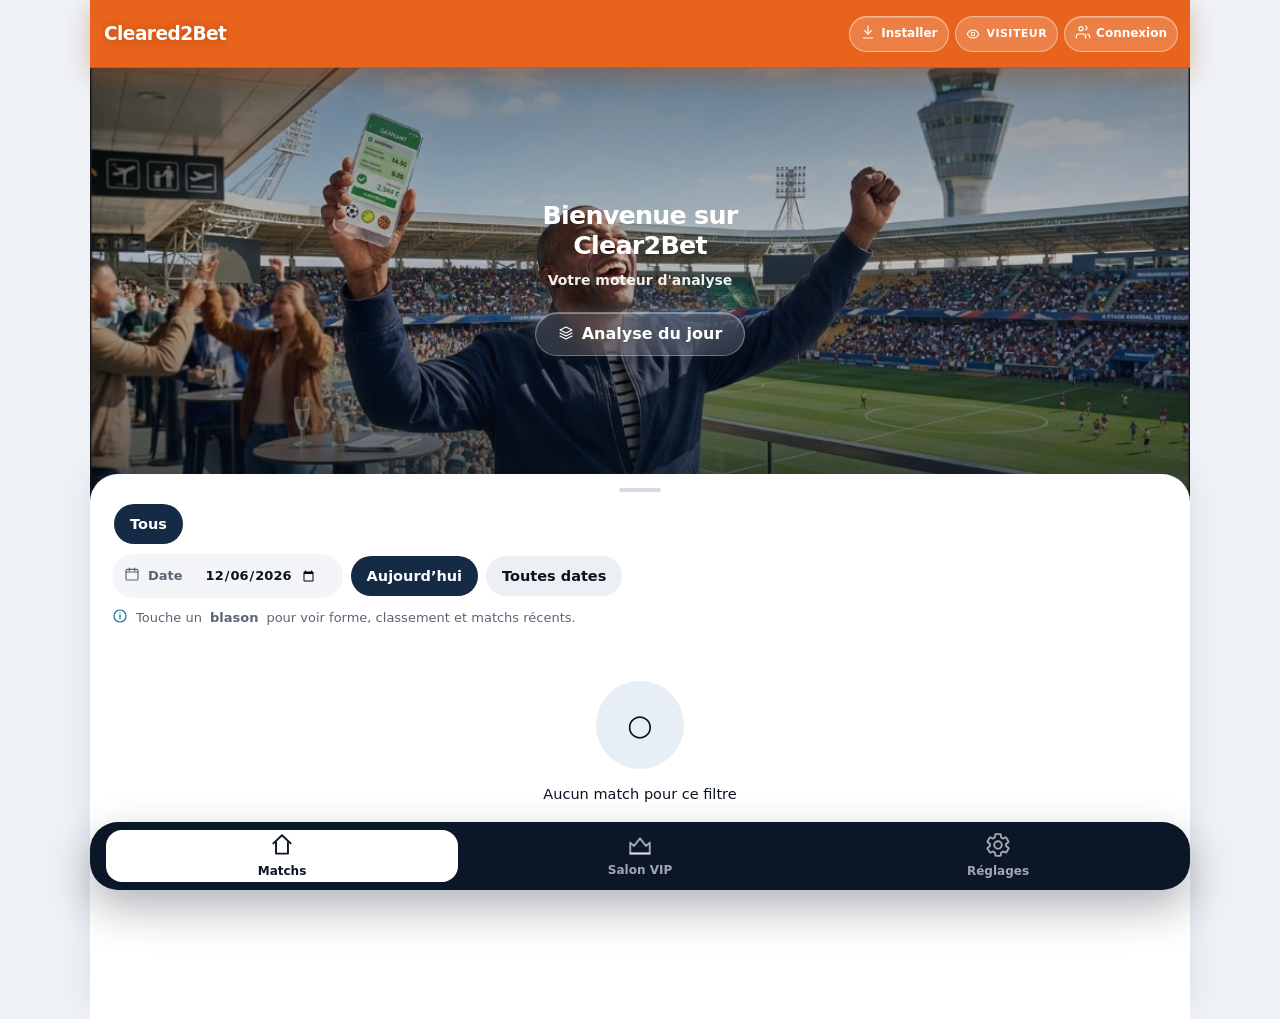
==== commit f05224ab: "Rename Analyse du jour (VIP-only), fix match details, and immerse the VIP salon. Admin accounts are " ====
--- a/templates/app.html
+++ b/templates/app.html
@@ -9,12 +9,13 @@
   <title>Cleared2Bet</title>
   <link rel="manifest" href="/manifest.webmanifest">
   <link rel="apple-touch-icon" href="/static/icons/icon-192.png">
-  <link rel="stylesheet" href="/static/css/app.css?v=73">
+  <link rel="stylesheet" href="/static/css/app.css?v=76">
 </head>
 <body
   x-data="c2b()"
   x-init="init()"
   data-moteur="{{ version_moteur }}"
+  :class="{ 'salon-mode': page === 'salon' }"
 >
   <a class="skip" href="#contenu">Aller au contenu</a>
 
@@ -72,7 +73,7 @@
         <div class="hero-actions">
           <button type="button" class="btn btn-hero btn-hero-glass" @click="ouvrirCompos()">
             <span x-html="icon('layers','icon icon-sm')"></span>
-            Compos du jour
+            Analyse du jour
           </button>
         </div>
       </div>
@@ -621,22 +622,21 @@
     <template x-if="page === 'salon'">
       <div class="ecran salon" :class="peutVip ? 'salon-vip' : 'salon-locked'">
         <header class="salon-head">
-          <div>
+          <div class="salon-head-main">
             <h1 class="salon-title">
               <span class="salon-crown" x-html="icon('crown','icon icon-sm')"></span>
               Salon VIP
             </h1>
             <p class="salon-sub">Réservé VIP · messages effacés après 24 h</p>
           </div>
-          <div class="salon-head-right" x-show="peutVip" x-cloak>
-            <span class="salon-online" :title="'VIP actuellement dans le salon'">
-              <span x-html="icon('users','icon icon-sm')"></span>
-              <strong x-text="chatEnLigne || 1"></strong>
-              <span x-text="(chatEnLigne || 1) > 1 ? 'en ligne' : 'en ligne'"></span>
-            </span>
-            <span class="salon-live">
-              <i aria-hidden="true"></i> en direct
-            </span>
+          <div class="salon-head-right">
+            <span class="salon-online" x-show="peutVip" x-cloak
+              :title="libSalonEnLigne()"
+              x-text="libSalonEnLigne()"></span>
+            <button type="button" class="btn salon-exit" @click="sortirSalon()" aria-label="Sortir du salon">
+              <span x-html="icon('log-out','icon icon-sm')"></span>
+              <span>Sortir</span>
+            </button>
           </div>
         </header>
 
@@ -736,11 +736,11 @@
                 </span>
               </p>
               <p class="hint" x-show="categorie === 'membre'" x-cloak>
-                Accès Membre : matchs, compos du jour, likes / dislikes.
-                Justifications + Salon VIP = badge VIP.
+                Accès Membre : matchs, likes / dislikes.
+                Analyse du jour, justifications + Salon VIP = badge VIP.
               </p>
               <p class="hint" x-show="categorie === 'vip'" x-cloak>
-                Statut VIP : justifications complètes + Salon VIP.
+                Statut VIP : Analyse du jour, justifications complètes + Salon VIP.
               </p>
               <button type="button" class="btn btn-vip" x-show="categorie === 'membre'" x-cloak
                 @click="ouvrirVipGate('reglages')">
@@ -903,7 +903,7 @@
 
   <div class="bottom-sheet sheet-compos"
     :class="(sheetCompos ? 'open ' : '') + (composExpanded ? 'expanded' : '')"
-    role="dialog" aria-modal="true" aria-label="Compos du jour"
+    role="dialog" aria-modal="true" aria-label="Analyse du jour"
     :aria-hidden="!sheetCompos">
     <div class="sheet-handle-drag"
       @click="composExpanded = !composExpanded"
@@ -935,7 +935,7 @@
       <p class="hint no-print" x-show="partageMsg" x-cloak x-text="partageMsg"></p>
       <div class="loader-wrap no-print" x-show="chargementJour" x-cloak>
         <div class="spinner" role="status" aria-label="Chargement"></div>
-        <p>Chargement des compos…</p>
+        <p>Chargement de l’analyse…</p>
       </div>
       <div class="vide vide-sm no-print" x-show="!chargementJour && !predictionsJour.length" x-cloak>
         <p>Aucun pari proposé pour cette date.</p>
@@ -944,7 +944,7 @@
       <div id="compos-print" class="compos-print" x-show="!chargementJour && predictionsJour.length">
         <header class="compos-head">
           <div>
-            <h2>Compos du jour</h2>
+            <h2>Analyse du jour</h2>
             <p class="hint">Voici notre sélection du jour, tirée de notre moteur de prédiction C2B</p>
           </div>
           <span class="compos-print-date" x-text="fmtJour((jourDate || dateAujourdhui()) + 'T12:00:00')"></span>
@@ -1131,7 +1131,7 @@
         <section>
           <h3>3. Absence de garantie — estimations uniquement</h3>
           <p>
-            Toute information affichée (probabilités, cotes justes, tips, compos,
+            Toute information affichée (probabilités, cotes justes, tips, analyses,
             justifications, scores probables, contextes) constitue une
             <strong>estimation indicative</strong>, fondée sur des modèles et des
             données susceptibles d’être incomplètes, erronées, retardées ou obsolètes.
@@ -1273,6 +1273,7 @@
     <div class="loader-wrap" x-show="apercuChargement" x-cloak>
       <div class="spinner" role="status" aria-label="Chargement"></div>
     </div>
+    <p class="hint" x-show="!apercuChargement && apercuErr" x-cloak style="padding:16px" x-text="apercuErr"></p>
     <template x-if="apercu && !apercuChargement">
       <div class="sheet-body">
         <div class="sheet-match-head">
@@ -1381,6 +1382,7 @@
         <p class="vip-tarif" x-text="vipTarifLibelle || 'VIP Cleared2Bet'"></p>
       </div>
       <ul class="vip-perks">
+        <li><span x-html="icon('layers','icon icon-sm')"></span> Analyse du jour (sélection tips)</li>
         <li><span x-html="icon('crosshair','icon icon-sm')"></span> Justifications complètes des tips</li>
         <li><span x-html="icon('message','icon icon-sm')"></span> Accès au Salon VIP</li>
         <li><span x-html="icon('badge-check','icon icon-sm')"></span> Statut couronne visible sur ton compte</li>
@@ -1479,7 +1481,8 @@
     </div>
   </div>
 
-  <nav class="tabbar" :class="tabHidden ? 'tabbar-hide' : ''" aria-label="Navigation principale">
+  <nav class="tabbar" x-show="page !== 'salon'" x-cloak
+    :class="tabHidden ? 'tabbar-hide' : ''" aria-label="Navigation principale">
     <a href="/" :class="page==='matchs' || page==='fiche' ? 'on' : ''" @click.prevent="go('/')">
       <span x-html="icon('home','icon icon-md')"></span>
       Matchs
@@ -1499,7 +1502,7 @@
     </a>
   </nav>
 
-  <script defer src="/static/js/app.js?v=67"></script>
+  <script defer src="/static/js/app.js?v=71"></script>
   <script defer src="/static/vendor/alpine.min.js?v=60"></script>
 </body>
 </html>
--- a/static/css/app.css
+++ b/static/css/app.css
@@ -3308,50 +3308,108 @@
   max-height: calc(100dvh - 180px);
   margin: 0 -4px;
 }
-.page-hero-accent + .sheet:has(.ecran.salon) {
-  padding-bottom: calc(72px + env(safe-area-inset-bottom, 0px));
+body.salon-mode {
+  padding-top: env(safe-area-inset-top, 0px);
+  height: 100dvh;
+  overflow: hidden;
+  background: #f7f8fb;
+}
+body.salon-mode .topnav,
+body.salon-mode .page-hero,
+body.salon-mode .tabbar,
+body.salon-mode .banners {
+  display: none !important;
+}
+body.salon-mode .sheet {
+  margin: 0;
+  padding: 0;
+  min-height: 0;
+  height: 100dvh;
+  border-radius: 0;
+  box-shadow: none;
+  background: #f7f8fb;
+  display: flex;
+  flex-direction: column;
+  overflow: hidden;
+}
+body.salon-mode .ecran.salon {
+  flex: 1;
+  height: auto;
+  max-height: none;
+  min-height: 0;
+  margin: 0;
 }
 .salon-head {
   display: flex;
   align-items: flex-start;
   justify-content: space-between;
   gap: 12px;
-  margin-bottom: 10px;
-  padding: 0 4px;
+  margin-bottom: 0;
+  padding: 12px 14px 10px;
   flex-shrink: 0;
-}
+  background: #fff;
+  border-bottom: 1px solid var(--line);
+}
+.salon-head-main { min-width: 0; }
 .salon-head-right {
   display: flex;
-  flex-direction: column;
-  align-items: flex-end;
-  gap: 6px;
+  flex-direction: row;
+  align-items: center;
+  gap: 8px;
+  flex-shrink: 0;
+}
+.salon-exit {
+  display: inline-flex;
+  align-items: center;
+  justify-content: center;
+  gap: 7px;
+  height: 40px;
+  padding: 0 14px 0 12px;
+  border-radius: 999px;
+  border: none;
+  background: var(--navy);
+  color: #fff;
+  font-size: 0.88rem;
+  font-weight: 700;
+  box-shadow: 0 6px 16px rgba(18, 24, 38, 0.22);
+  white-space: nowrap;
+}
+.salon-exit .icon {
+  width: 16px;
+  height: 16px;
+}
+.salon-exit:active {
+  transform: scale(0.96);
+  filter: brightness(1.08);
 }
 .salon-online {
   display: inline-flex;
   align-items: center;
-  gap: 5px;
-  padding: 4px 10px;
+  max-width: min(46vw, 220px);
+  padding: 6px 12px;
   border-radius: 999px;
   font-size: 0.72rem;
   font-weight: 700;
-  color: var(--navy);
-  background: #eef2f7;
-  border: 1px solid var(--line);
-  white-space: nowrap;
-}
-.salon-online strong {
-  font-variant-numeric: tabular-nums;
+  line-height: 1.2;
+  color: var(--ok);
+  background: var(--ok-bg);
+  border: 1px solid #bbf7d0;
+  white-space: normal;
+  text-align: center;
 }
 .salon-title {
   margin: 0;
-  font-size: 1.35rem;
+  display: flex;
+  align-items: center;
+  gap: 8px;
+  font-size: 1.2rem;
   font-weight: 800;
   letter-spacing: -0.02em;
   color: var(--navy);
 }
 .salon-sub {
   margin: 4px 0 0;
-  font-size: 0.82rem;
+  font-size: 0.78rem;
   color: var(--muted);
 }
 .salon-live {
@@ -3388,13 +3446,14 @@
   gap: 10px;
   text-align: center;
   padding: 40px 20px;
+  margin: 12px;
   background: #fff;
   border-radius: var(--radius);
   border: 1px solid var(--line);
 }
 .salon-gate-ico {
   color: var(--navy);
-  margin-bottom: 4px;
+  margin: 0 auto 4px;
 }
 .salon-gate h2 {
   margin: 0;
@@ -3412,10 +3471,10 @@
   display: flex;
   flex-direction: column;
   background: #fff;
-  border: 1px solid var(--line);
-  border-radius: 20px;
+  border: 0;
+  border-radius: 0;
   overflow: hidden;
-  box-shadow: var(--shadow-sm);
+  box-shadow: none;
 }
 .salon-feed {
   flex: 1;
@@ -3585,7 +3644,7 @@
   gap: 8px;
   align-items: center;
   flex-shrink: 0;
-  padding: 10px;
+  padding: 10px 10px calc(10px + env(safe-area-inset-bottom, 0px));
   border-top: 1px solid var(--line);
   background: #fff;
   position: relative;
@@ -3633,11 +3692,6 @@
   padding: 0 12px 8px;
   font-size: 0.8rem;
   color: var(--ko);
-}
-.salon-title {
-  display: flex;
-  align-items: center;
-  gap: 8px;
 }
 .salon-crown { color: #b45309; }
 
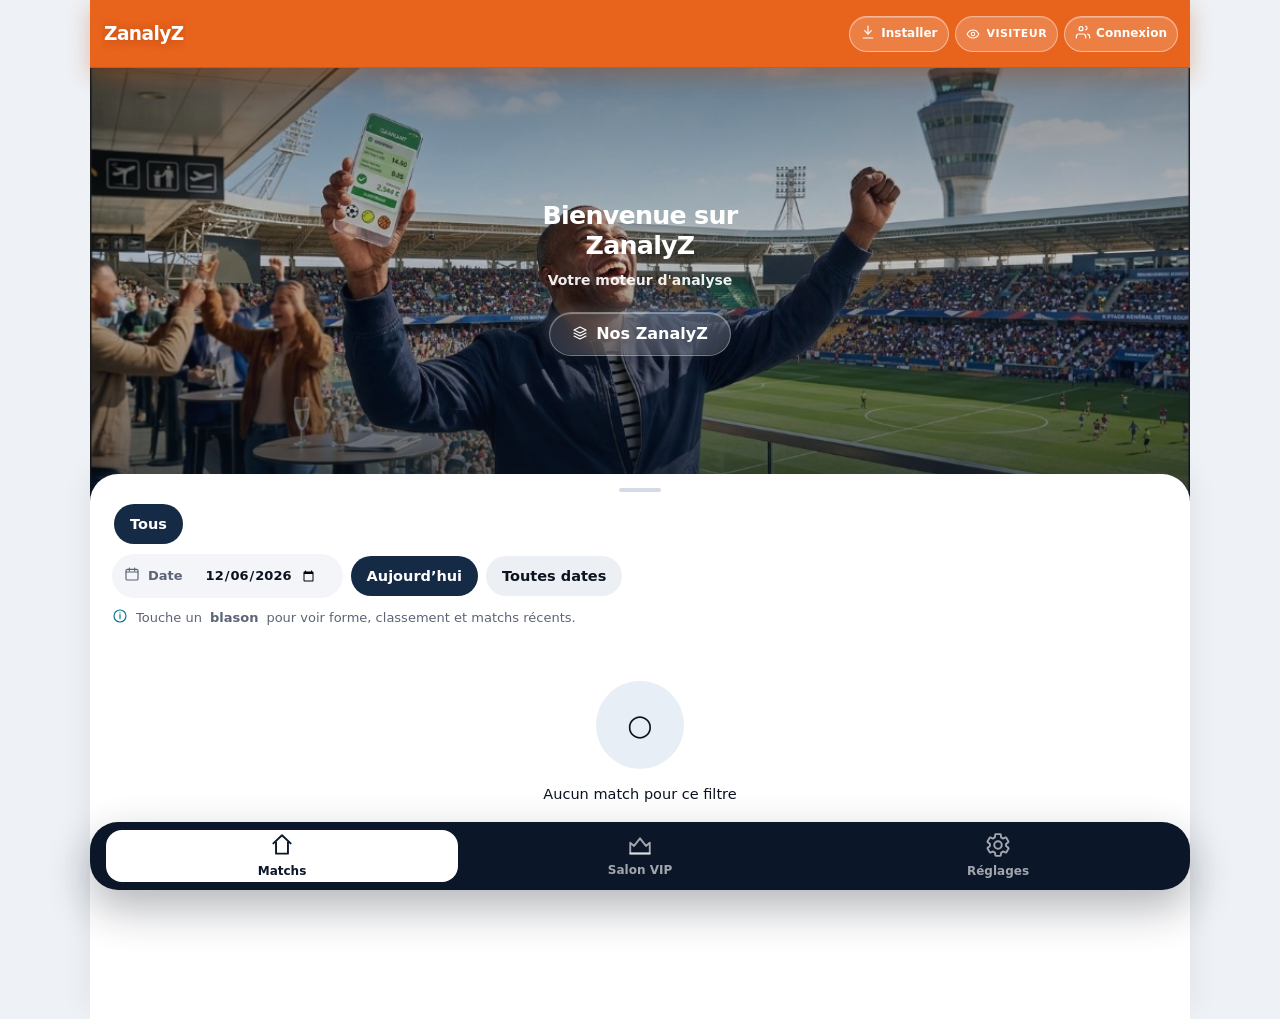
==== commit 35a4ce6e: "Rename the product to ZanalyZ and retitle tips as Nos ZanalyZ. Update branding across UI, admin, doc" ====
--- a/templates/app.html
+++ b/templates/app.html
@@ -5,14 +5,14 @@
   <meta name="viewport" content="width=device-width, initial-scale=1, viewport-fit=cover">
   <meta name="theme-color" content="#e8631c">
   <meta name="color-scheme" content="light">
-  <meta name="description" content="You Are Cleared to Bet. Chances réelles, cote juste.">
-  <title>Cleared2Bet</title>
+  <meta name="description" content="ZanalyZ. Chances réelles, cote juste.">
+  <title>ZanalyZ</title>
   <link rel="manifest" href="/manifest.webmanifest">
   <link rel="apple-touch-icon" href="/static/icons/icon-192.png">
-  <link rel="stylesheet" href="/static/css/app.css?v=76">
+  <link rel="stylesheet" href="/static/css/app.css?v=77">
 </head>
 <body
-  x-data="c2b()"
+  x-data="zanalyz()"
   x-init="init()"
   data-moteur="{{ version_moteur }}"
   :class="{ 'salon-mode': page === 'salon' }"
@@ -20,9 +20,9 @@
   <a class="skip" href="#contenu">Aller au contenu</a>
 
   <nav class="topnav" :class="tabHidden ? 'topnav-hide' : ''" aria-label="Compte">
-    <button type="button" class="topnav-brand" @click="allerAccueil()" aria-label="Cleared2Bet">
-      <span class="topnav-brand-full">Cleared2Bet</span>
-      <span class="topnav-brand-short" aria-hidden="true">C2B</span>
+    <button type="button" class="topnav-brand" @click="allerAccueil()" aria-label="ZanalyZ">
+      <span class="topnav-brand-full">ZanalyZ</span>
+      <span class="topnav-brand-short" aria-hidden="true">ZYZ</span>
     </button>
     <div class="topnav-right">
       <button type="button" class="topnav-install" x-show="!installePWA" x-cloak
@@ -68,12 +68,12 @@
 
     <template x-if="page === 'matchs'">
       <div class="hero-copy">
-        <h1 class="slogan">Bienvenue sur Clear2Bet</h1>
+        <h1 class="slogan">Bienvenue sur ZanalyZ</h1>
         <p class="slogan-sub">Votre moteur d'analyse</p>
         <div class="hero-actions">
           <button type="button" class="btn btn-hero btn-hero-glass" @click="ouvrirCompos()">
             <span x-html="icon('layers','icon icon-sm')"></span>
-            Analyse du jour
+            Nos ZanalyZ
           </button>
         </div>
       </div>
@@ -374,7 +374,7 @@
                 <h3 x-text="o.libelle"></h3>
                 <div class="jauge-block">
                   <div class="jauge-legend">
-                    <span><i class="dot pred" :class="toneProb(o.probabilite)"></i> Prédiction Cleared2Bet</span>
+                    <span><i class="dot pred" :class="toneProb(o.probabilite)"></i> Prédiction ZanalyZ</span>
                     <strong :class="toneProb(o.probabilite)" x-text="fmtPct(o.probabilite)"></strong>
                   </div>
                   <div class="jauge" :class="toneProb(o.probabilite)" aria-hidden="true">
@@ -737,10 +737,10 @@
               </p>
               <p class="hint" x-show="categorie === 'membre'" x-cloak>
                 Accès Membre : matchs, likes / dislikes.
-                Analyse du jour, justifications + Salon VIP = badge VIP.
+                Nos ZanalyZ, justifications + Salon VIP = badge VIP.
               </p>
               <p class="hint" x-show="categorie === 'vip'" x-cloak>
-                Statut VIP : Analyse du jour, justifications complètes + Salon VIP.
+                Statut VIP : Nos ZanalyZ, justifications complètes + Salon VIP.
               </p>
               <button type="button" class="btn btn-vip" x-show="categorie === 'membre'" x-cloak
                 @click="ouvrirVipGate('reglages')">
@@ -848,7 +848,7 @@
           <button type="button" class="btn btn-block" x-show="!installePWA" x-cloak
             @click="installerPWA()">
             <span x-html="icon('download','icon icon-sm')"></span>
-            Installer Cleared2Bet
+            Installer ZanalyZ
           </button>
           <p class="hint" x-show="installePWA" x-cloak>Application déjà installée sur cet appareil.</p>
           <p class="hint" x-show="!installePWA && installHint" x-cloak x-text="installHint"></p>
@@ -859,7 +859,7 @@
         <section class="bloc-card">
           <h2>Conditions Générales d’utilisation (CGU)</h2>
           <p class="hint">
-            Cleared2Bet est un outil d’analyse probabiliste. Aucun gain n’est garanti.
+            ZanalyZ est un outil d’analyse probabiliste. Aucun gain n’est garanti.
             L’utilisateur reste seul responsable de ses décisions de jeu.
           </p>
           <button type="button" class="btn btn-ghost btn-block" @click="ouvrirCgu()">
@@ -887,7 +887,7 @@
     :aria-hidden="!sheetInstall">
     <div class="sheet-handle" aria-hidden="true"></div>
     <div class="sheet-body">
-      <h2 class="sheet-title">Installer Cleared2Bet</h2>
+      <h2 class="sheet-title">Installer ZanalyZ</h2>
       <p class="hint" x-text="installHint"></p>
       <ol class="install-steps">
         <li x-show="installIOS" x-cloak>Touche <strong>Partager</strong> dans Safari.</li>
@@ -903,7 +903,7 @@
 
   <div class="bottom-sheet sheet-compos"
     :class="(sheetCompos ? 'open ' : '') + (composExpanded ? 'expanded' : '')"
-    role="dialog" aria-modal="true" aria-label="Analyse du jour"
+    role="dialog" aria-modal="true" aria-label="Nos ZanalyZ"
     :aria-hidden="!sheetCompos">
     <div class="sheet-handle-drag"
       @click="composExpanded = !composExpanded"
@@ -944,8 +944,8 @@
       <div id="compos-print" class="compos-print" x-show="!chargementJour && predictionsJour.length">
         <header class="compos-head">
           <div>
-            <h2>Analyse du jour</h2>
-            <p class="hint">Voici notre sélection du jour, tirée de notre moteur de prédiction C2B</p>
+            <h2>Nos ZanalyZ</h2>
+            <p class="hint">Voici notre sélection du jour, tirée de notre moteur de prédiction ZanalyZ</p>
           </div>
           <span class="compos-print-date" x-text="fmtJour((jourDate || dateAujourdhui()) + 'T12:00:00')"></span>
         </header>
@@ -1039,7 +1039,7 @@
             </article>
           </template>
         </div>
-        <p class="compos-print-foot">You Are Cleared to Bet</p>
+        <p class="compos-print-foot">ZanalyZ</p>
       </div>
 
       <button type="button" class="btn btn-ghost btn-block no-print" @click="fermerSheets()">Fermer</button>
@@ -1107,7 +1107,7 @@
           <h3>1. Objet</h3>
           <p>
             Les présentes Conditions générales d’utilisation (ci-après «&nbsp;CGU&nbsp;»)
-            régissent l’accès et l’utilisation de l’application et du site Cleared2Bet
+            régissent l’accès et l’utilisation de l’application et du site ZanalyZ
             (ci-après le «&nbsp;Service&nbsp;»). En accédant au Service, en créant un compte
             ou en consultant les analyses, vous acceptez sans réserve les présentes CGU.
             Si vous n’acceptez pas ces conditions, vous ne devez pas utiliser le Service.
@@ -1116,13 +1116,13 @@
         <section>
           <h3>2. Nature du Service</h3>
           <p>
-            Cleared2Bet est un <strong>outil d’analyse et d’aide à la décision</strong>
+            ZanalyZ est un <strong>outil d’analyse et d’aide à la décision</strong>
             portant sur des rencontres sportives. Le Service propose des estimations
             probabilistes, des justifications et des indicateurs statistiques issus de
             modèles algorithmiques et de données de marché.
           </p>
           <p>
-            Cleared2Bet <strong>n’est pas</strong> un opérateur de jeux d’argent,
+            ZanalyZ <strong>n’est pas</strong> un opérateur de jeux d’argent,
             un bookmaker, un intermédiaire de paris, ni un conseiller financier,
             juridique ou d’investissement. Aucune mise en jeu d’argent n’est proposée
             ni collectée via le Service.
@@ -1143,7 +1143,7 @@
             ni le succès d’un pari.
           </p>
           <p>
-            Cleared2Bet <strong>ne garantit aucun gain</strong>, aucun taux de réussite
+            ZanalyZ <strong>ne garantit aucun gain</strong>, aucun taux de réussite
             et aucune performance passée, présente ou future. Les performances
             historiques éventuelles ne préjugent pas des résultats futurs.
           </p>
@@ -1158,7 +1158,7 @@
           </p>
           <p>
             Vous reconnaissez que vous <strong>restez maître du jeu</strong> :
-            Cleared2Bet ne décide pas à votre place. Toute perte financière, tout
+            ZanalyZ ne décide pas à votre place. Toute perte financière, tout
             préjudice moral ou matériel résultant de vos décisions est de votre
             seule responsabilité.
           </p>
@@ -1180,7 +1180,7 @@
           </p>
           <p>
             Le Service est réservé aux personnes majeures selon la législation locale.
-            En utilisant Cleared2Bet, vous déclarez avoir l’âge légal requis.
+            En utilisant ZanalyZ, vous déclarez avoir l’âge légal requis.
           </p>
         </section>
         <section>
@@ -1379,10 +1379,10 @@
       <div class="vip-sheet-hero">
         <span class="vip-sheet-ico" x-html="icon('crown','icon icon-lg')"></span>
         <h2>Passe VIP</h2>
-        <p class="vip-tarif" x-text="vipTarifLibelle || 'VIP Cleared2Bet'"></p>
+        <p class="vip-tarif" x-text="vipTarifLibelle || 'VIP ZanalyZ'"></p>
       </div>
       <ul class="vip-perks">
-        <li><span x-html="icon('layers','icon icon-sm')"></span> Analyse du jour (sélection tips)</li>
+        <li><span x-html="icon('layers','icon icon-sm')"></span> Nos ZanalyZ (sélection tips)</li>
         <li><span x-html="icon('crosshair','icon icon-sm')"></span> Justifications complètes des tips</li>
         <li><span x-html="icon('message','icon icon-sm')"></span> Accès au Salon VIP</li>
         <li><span x-html="icon('badge-check','icon icon-sm')"></span> Statut couronne visible sur ton compte</li>
@@ -1502,7 +1502,7 @@
     </a>
   </nav>
 
-  <script defer src="/static/js/app.js?v=71"></script>
+  <script defer src="/static/js/app.js?v=72"></script>
   <script defer src="/static/vendor/alpine.min.js?v=60"></script>
 </body>
 </html>
